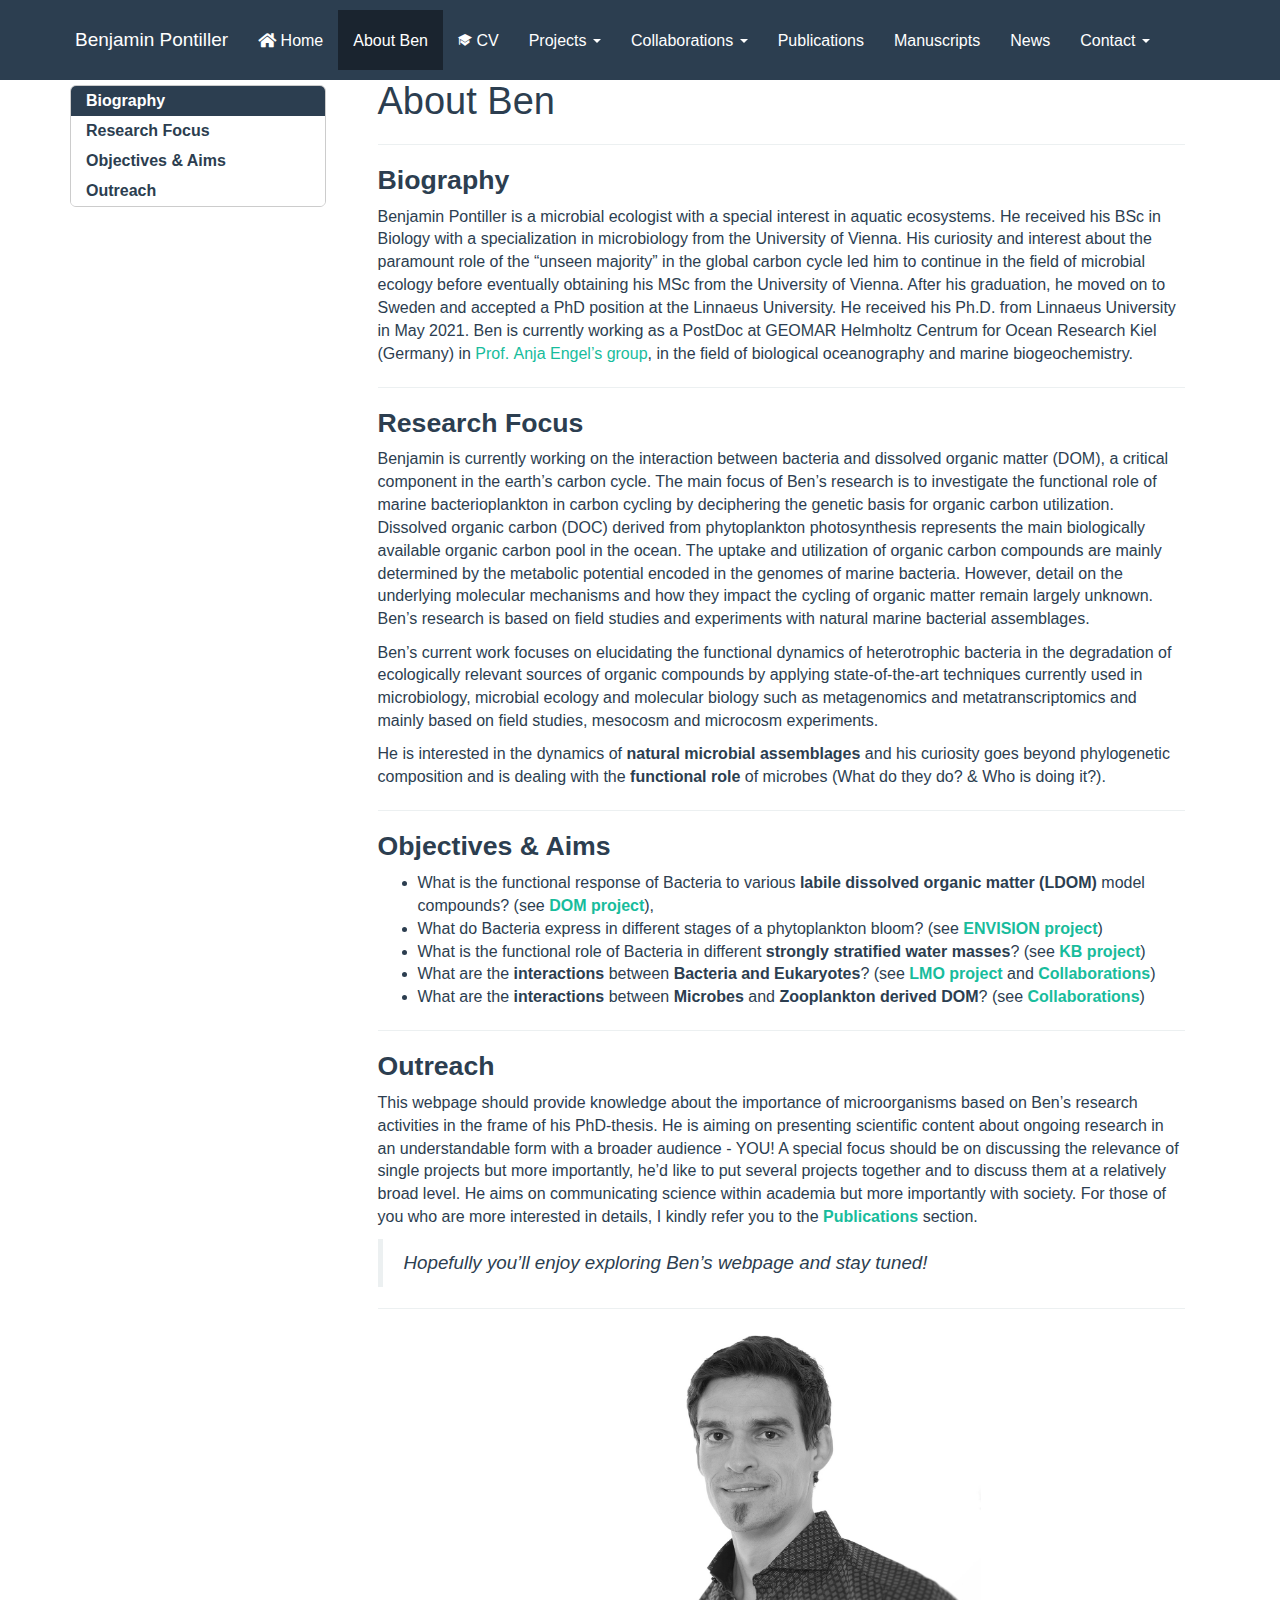
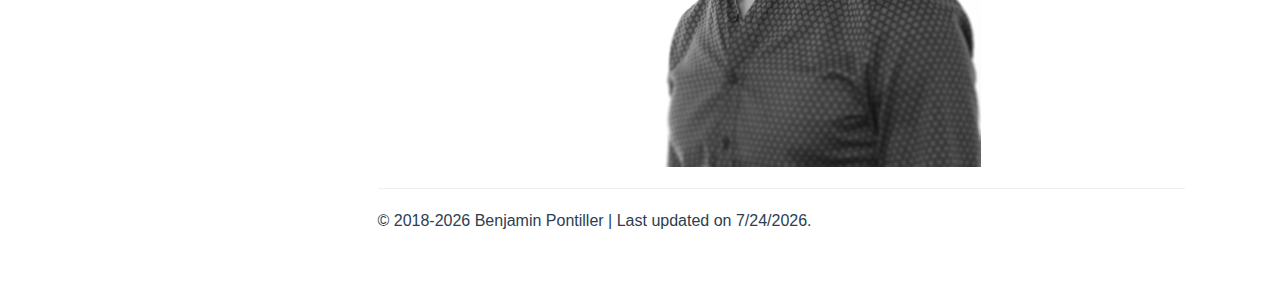
==== about.html @ 9b39aa57 "new webpage" ====
<!DOCTYPE html>

<html>

<head>

<meta charset="utf-8" />
<meta name="generator" content="pandoc" />
<meta http-equiv="X-UA-Compatible" content="IE=EDGE" />




<title>About Ben</title>

<script src="site_libs/header-attrs-2.5/header-attrs.js"></script>
<script src="site_libs/jquery-1.11.3/jquery.min.js"></script>
<meta name="viewport" content="width=device-width, initial-scale=1" />
<link href="site_libs/bootstrap-3.3.5/css/flatly.min.css" rel="stylesheet" />
<script src="site_libs/bootstrap-3.3.5/js/bootstrap.min.js"></script>
<script src="site_libs/bootstrap-3.3.5/shim/html5shiv.min.js"></script>
<script src="site_libs/bootstrap-3.3.5/shim/respond.min.js"></script>
<script src="site_libs/jqueryui-1.11.4/jquery-ui.min.js"></script>
<link href="site_libs/tocify-1.9.1/jquery.tocify.css" rel="stylesheet" />
<script src="site_libs/tocify-1.9.1/jquery.tocify.js"></script>
<script src="site_libs/navigation-1.1/tabsets.js"></script>
<script src="site_libs/accessible-code-block-0.0.1/empty-anchor.js"></script>
<link href="site_libs/anchor-sections-1.0/anchor-sections.css" rel="stylesheet" />
<script src="site_libs/anchor-sections-1.0/anchor-sections.js"></script>
<link href="site_libs/font-awesome-5.1.0/css/all.css" rel="stylesheet" />
<link href="site_libs/font-awesome-5.1.0/css/v4-shims.css" rel="stylesheet" />
<link href="site_libs/ionicons-2.0.1/css/ionicons.min.css" rel="stylesheet" />

<style type="text/css">
  code{white-space: pre-wrap;}
  span.smallcaps{font-variant: small-caps;}
  span.underline{text-decoration: underline;}
  div.column{display: inline-block; vertical-align: top; width: 50%;}
  div.hanging-indent{margin-left: 1.5em; text-indent: -1.5em;}
  ul.task-list{list-style: none;}
    </style>




<style type="text/css">
h1 {
  font-size: 34px;
}
h1.title {
  font-size: 38px;
}
h2 {
  font-size: 30px;
}
h3 {
  font-size: 24px;
}
h4 {
  font-size: 18px;
}
h5 {
  font-size: 16px;
}
h6 {
  font-size: 12px;
}
.table th:not([align]) {
  text-align: left;
}
</style>

<link rel="stylesheet" href="style.css" type="text/css" />



<style type = "text/css">
.main-container {
  max-width: 940px;
  margin-left: auto;
  margin-right: auto;
}
code {
  color: inherit;
  background-color: rgba(0, 0, 0, 0.04);
}
img {
  max-width:100%;
}
.tabbed-pane {
  padding-top: 12px;
}
.html-widget {
  margin-bottom: 20px;
}
button.code-folding-btn:focus {
  outline: none;
}
summary {
  display: list-item;
}
</style>


<style type="text/css">
/* padding for bootstrap navbar */
body {
  padding-top: 60px;
  padding-bottom: 40px;
}
/* offset scroll position for anchor links (for fixed navbar)  */
.section h1 {
  padding-top: 65px;
  margin-top: -65px;
}
.section h2 {
  padding-top: 65px;
  margin-top: -65px;
}
.section h3 {
  padding-top: 65px;
  margin-top: -65px;
}
.section h4 {
  padding-top: 65px;
  margin-top: -65px;
}
.section h5 {
  padding-top: 65px;
  margin-top: -65px;
}
.section h6 {
  padding-top: 65px;
  margin-top: -65px;
}
.dropdown-submenu {
  position: relative;
}
.dropdown-submenu>.dropdown-menu {
  top: 0;
  left: 100%;
  margin-top: -6px;
  margin-left: -1px;
  border-radius: 0 6px 6px 6px;
}
.dropdown-submenu:hover>.dropdown-menu {
  display: block;
}
.dropdown-submenu>a:after {
  display: block;
  content: " ";
  float: right;
  width: 0;
  height: 0;
  border-color: transparent;
  border-style: solid;
  border-width: 5px 0 5px 5px;
  border-left-color: #cccccc;
  margin-top: 5px;
  margin-right: -10px;
}
.dropdown-submenu:hover>a:after {
  border-left-color: #ffffff;
}
.dropdown-submenu.pull-left {
  float: none;
}
.dropdown-submenu.pull-left>.dropdown-menu {
  left: -100%;
  margin-left: 10px;
  border-radius: 6px 0 6px 6px;
}
</style>

<script>
// manage active state of menu based on current page
$(document).ready(function () {
  // active menu anchor
  href = window.location.pathname
  href = href.substr(href.lastIndexOf('/') + 1)
  if (href === "")
    href = "index.html";
  var menuAnchor = $('a[href="' + href + '"]');

  // mark it active
  menuAnchor.parent().addClass('active');

  // if it's got a parent navbar menu mark it active as well
  menuAnchor.closest('li.dropdown').addClass('active');
});
</script>

<!-- tabsets -->

<style type="text/css">
.tabset-dropdown > .nav-tabs {
  display: inline-table;
  max-height: 500px;
  min-height: 44px;
  overflow-y: auto;
  background: white;
  border: 1px solid #ddd;
  border-radius: 4px;
}

.tabset-dropdown > .nav-tabs > li.active:before {
  content: "";
  font-family: 'Glyphicons Halflings';
  display: inline-block;
  padding: 10px;
  border-right: 1px solid #ddd;
}

.tabset-dropdown > .nav-tabs.nav-tabs-open > li.active:before {
  content: "&#xe258;";
  border: none;
}

.tabset-dropdown > .nav-tabs.nav-tabs-open:before {
  content: "";
  font-family: 'Glyphicons Halflings';
  display: inline-block;
  padding: 10px;
  border-right: 1px solid #ddd;
}

.tabset-dropdown > .nav-tabs > li.active {
  display: block;
}

.tabset-dropdown > .nav-tabs > li > a,
.tabset-dropdown > .nav-tabs > li > a:focus,
.tabset-dropdown > .nav-tabs > li > a:hover {
  border: none;
  display: inline-block;
  border-radius: 4px;
  background-color: transparent;
}

.tabset-dropdown > .nav-tabs.nav-tabs-open > li {
  display: block;
  float: none;
}

.tabset-dropdown > .nav-tabs > li {
  display: none;
}
</style>

<!-- code folding -->



<style type="text/css">

#TOC {
  margin: 25px 0px 20px 0px;
}
@media (max-width: 768px) {
#TOC {
  position: relative;
  width: 100%;
}
}

@media print {
.toc-content {
  /* see https://github.com/w3c/csswg-drafts/issues/4434 */
  float: right;
}
}

.toc-content {
  padding-left: 30px;
  padding-right: 40px;
}

div.main-container {
  max-width: 1200px;
}

div.tocify {
  width: 20%;
  max-width: 260px;
  max-height: 85%;
}

@media (min-width: 768px) and (max-width: 991px) {
  div.tocify {
    width: 25%;
  }
}

@media (max-width: 767px) {
  div.tocify {
    width: 100%;
    max-width: none;
  }
}

.tocify ul, .tocify li {
  line-height: 20px;
}

.tocify-subheader .tocify-item {
  font-size: 0.90em;
}

.tocify .list-group-item {
  border-radius: 0px;
}


</style>



</head>

<body>


<div class="container-fluid main-container">


<!-- setup 3col/9col grid for toc_float and main content  -->
<div class="row-fluid">
<div class="col-xs-12 col-sm-4 col-md-3">
<div id="TOC" class="tocify">
</div>
</div>

<div class="toc-content col-xs-12 col-sm-8 col-md-9">




<div class="navbar navbar-default  navbar-fixed-top" role="navigation">
  <div class="container">
    <div class="navbar-header">
      <button type="button" class="navbar-toggle collapsed" data-toggle="collapse" data-target="#navbar">
        <span class="icon-bar"></span>
        <span class="icon-bar"></span>
        <span class="icon-bar"></span>
      </button>
      <a class="navbar-brand" href="index.html">Benjamin Pontiller</a>
    </div>
    <div id="navbar" class="navbar-collapse collapse">
      <ul class="nav navbar-nav">
        <li>
  <a href="index.html">
    <span class="fa fa-home"></span>
     
    Home
  </a>
</li>
<li>
  <a href="about.html">About Ben</a>
</li>
<li>
  <a href="cv.html">
    <span class="ion ion-university"></span>
     
    CV
  </a>
</li>
<li class="dropdown">
  <a href="#" class="dropdown-toggle" data-toggle="dropdown" role="button" aria-expanded="false">
    Projects
     
    <span class="caret"></span>
  </a>
  <ul class="dropdown-menu" role="menu">
    <li>
      <a href="project1.html">DOM</a>
    </li>
    <li>
      <a href="project2.html">ENVISION</a>
    </li>
    <li>
      <a href="project3.html">KB</a>
    </li>
    <li>
      <a href="project4.html">LMO</a>
    </li>
  </ul>
</li>
<li class="dropdown">
  <a href="#" class="dropdown-toggle" data-toggle="dropdown" role="button" aria-expanded="false">
    Collaborations
     
    <span class="caret"></span>
  </a>
  <ul class="dropdown-menu" role="menu">
    <li>
      <a href="project5.html">Euks &amp; Bacs</a>
    </li>
    <li>
      <a href="project6.html">Zooplankton</a>
    </li>
  </ul>
</li>
<li>
  <a href="publications.html">Publications</a>
</li>
<li>
  <a href="manuscripts.html">Manuscripts</a>
</li>
<li>
  <a href="news.html">News</a>
</li>
<li class="dropdown">
  <a href="#" class="dropdown-toggle" data-toggle="dropdown" role="button" aria-expanded="false">
    Contact
     
    <span class="caret"></span>
  </a>
  <ul class="dropdown-menu" role="menu">
    <li>
      <a href="mailto:benjamin.pontiller@lnu.se">
        <span class="ion ion-email"></span>
         
        Email
      </a>
    </li>
    <li>
      <a href="https://www.linkedin.com/in/benjamin-pontiller-11087b108/">
        <span class="ion ion-social-linkedin"></span>
         
        Linkedin
      </a>
    </li>
    <li>
      <a href="https://www.researchgate.net/profile/Benjamin_Pontiller">ResearchGate</a>
    </li>
  </ul>
</li>
      </ul>
      <ul class="nav navbar-nav navbar-right">
        
      </ul>
    </div><!--/.nav-collapse -->
  </div><!--/.container -->
</div><!--/.navbar -->

<div class="fluid-row" id="header">



<h1 class="title toc-ignore">About Ben</h1>

</div>


<hr />
<div id="biography" class="section level2">
<h2><strong>Biography</strong></h2>
<p>Benjamin Pontiller is a microbial ecologist with a special interest in aquatic ecosystems. He received his BSc in Biology with a specialization in microbiology from the University of Vienna. His curiosity and interest about the paramount role of the “unseen majority” in the global carbon cycle led him to continue in the field of microbial ecology before eventually obtaining his MSc from the University of Vienna. After his graduation, he moved on to Sweden and accepted a PhD position at the Linnaeus University. He received his Ph.D. from Linnaeus University in May 2021. Ben is currently working as a PostDoc at GEOMAR Helmholtz Centrum for Ocean Research Kiel (Germany) in <a href="https://www.geomar.de/en/aengel">Prof. Anja Engel’s group</a>, in the field of biological oceanography and marine biogeochemistry.</p>
<hr />
</div>
<div id="research-focus" class="section level2">
<h2><strong>Research Focus</strong></h2>
<p>Benjamin is currently working on the interaction between bacteria and dissolved organic matter (DOM), a critical component in the earth’s carbon cycle. The main focus of Ben’s research is to investigate the functional role of marine bacterioplankton in carbon cycling by deciphering the genetic basis for organic carbon utilization. Dissolved organic carbon (DOC) derived from phytoplankton photosynthesis represents the main biologically available organic carbon pool in the ocean. The uptake and utilization of organic carbon compounds are mainly determined by the metabolic potential encoded in the genomes of marine bacteria. However, detail on the underlying molecular mechanisms and how they impact the cycling of organic matter remain largely unknown. Ben’s research is based on field studies and experiments with natural marine bacterial assemblages.</p>
<p>Ben’s current work focuses on elucidating the functional dynamics of heterotrophic bacteria in the degradation of ecologically relevant sources of organic compounds by applying state-of-the-art techniques currently used in microbiology, microbial ecology and molecular biology such as metagenomics and metatranscriptomics and mainly based on field studies, mesocosm and microcosm experiments.</p>
<p>He is interested in the dynamics of <strong>natural microbial assemblages</strong> and his curiosity goes beyond phylogenetic composition and is dealing with the <strong>functional role</strong> of microbes (What do they do? &amp; Who is doing it?).</p>
<hr />
</div>
<div id="objectives-aims" class="section level2">
<h2><strong>Objectives &amp; Aims</strong></h2>
<ul>
<li>What is the functional response of Bacteria to various <strong>labile dissolved organic matter (LDOM)</strong> model compounds? (see <a href="project1.html"><strong>DOM project</strong></a>),</li>
<li>What do Bacteria express in different stages of a phytoplankton bloom? (see <a href="project2.html"><strong>ENVISION project</strong></a>)</li>
<li>What is the functional role of Bacteria in different <strong>strongly stratified water masses</strong>? (see <a href="project3.html"><strong>KB project</strong></a>)</li>
<li>What are the <strong>interactions</strong> between <strong>Bacteria and Eukaryotes</strong>? (see <a href="project4.html"><strong>LMO project</strong></a> and <a href="project5.html"><strong>Collaborations</strong></a>)</li>
<li>What are the <strong>interactions</strong> between <strong>Microbes</strong> and <strong>Zooplankton derived DOM</strong>? (see <a href="project6.html"><strong>Collaborations</strong></a>)</li>
</ul>
<hr />
</div>
<div id="outreach" class="section level2">
<h2><strong>Outreach</strong></h2>
<p>This webpage should provide knowledge about the importance of microorganisms based on Ben’s research activities in the frame of his PhD-thesis. He is aiming on presenting scientific content about ongoing research in an understandable form with a broader audience - YOU! A special focus should be on discussing the relevance of single projects but more importantly, he’d like to put several projects together and to discuss them at a relatively broad level. He aims on communicating science within academia but more importantly with society. For those of you who are more interested in details, I kindly refer you to the <a href="publications.html"><strong>Publications</strong></a> section.</p>
<blockquote>
<p>Hopefully you’ll enjoy exploring Ben’s webpage and stay tuned!</p>
</blockquote>
<hr />
<p><img id="cv" src="Ben_high_res_CV_bw_blur.jpg"/></p>
<hr />
</div>

<p>&copy; 2018<script>new Date().getFullYear()>2018&&document.write("-"+new Date().getFullYear());</script> Benjamin Pontiller | Last updated on <script> document.write(new Date().toLocaleDateString()); </script>.</p>


</div>
</div>

</div>

<script>

// add bootstrap table styles to pandoc tables
function bootstrapStylePandocTables() {
  $('tr.odd').parent('tbody').parent('table').addClass('table table-condensed');
}
$(document).ready(function () {
  bootstrapStylePandocTables();
});


</script>

<!-- tabsets -->

<script>
$(document).ready(function () {
  window.buildTabsets("TOC");
});

$(document).ready(function () {
  $('.tabset-dropdown > .nav-tabs > li').click(function () {
    $(this).parent().toggleClass('nav-tabs-open')
  });
});
</script>

<!-- code folding -->

<script>
$(document).ready(function ()  {

    // move toc-ignore selectors from section div to header
    $('div.section.toc-ignore')
        .removeClass('toc-ignore')
        .children('h1,h2,h3,h4,h5').addClass('toc-ignore');

    // establish options
    var options = {
      selectors: "h1,h2,h3",
      theme: "bootstrap3",
      context: '.toc-content',
      hashGenerator: function (text) {
        return text.replace(/[.\\/?&!#<>]/g, '').replace(/\s/g, '_');
      },
      ignoreSelector: ".toc-ignore",
      scrollTo: 0
    };
    options.showAndHide = true;
    options.smoothScroll = true;

    // tocify
    var toc = $("#TOC").tocify(options).data("toc-tocify");
});
</script>

<!-- dynamically load mathjax for compatibility with self-contained -->
<script>
  (function () {
    var script = document.createElement("script");
    script.type = "text/javascript";
    script.src  = "https://mathjax.rstudio.com/latest/MathJax.js?config=TeX-AMS-MML_HTMLorMML";
    document.getElementsByTagName("head")[0].appendChild(script);
  })();
</script>

</body>
</html>
---- site_libs/bootstrap-3.3.5/css/flatly.min.css ----
@font-face {
  font-family: 'Lato';
  font-style: normal;
  font-weight: 400;
  src: url(fonts/Lato.ttf) format('truetype');
}
@font-face {
  font-family: 'Lato';
  font-style: normal;
  font-weight: 700;
  src: url(fonts/LatoBold.ttf) format('truetype');
}
@font-face {
  font-family: 'Lato';
  font-style: italic;
  font-weight: 400;
  src: url(fonts/LatoItalic.ttf) format('truetype');
}

/*!
 * bootswatch v3.3.6
 * Homepage: http://bootswatch.com
 * Copyright 2012-2015 Thomas Park
 * Licensed under MIT
 * Based on Bootstrap
*//*!
 * Bootstrap v3.3.6 (http://getbootstrap.com)
 * Copyright 2011-2015 Twitter, Inc.
 * Licensed under MIT (https://github.com/twbs/bootstrap/blob/master/LICENSE)
 *//*! normalize.css v3.0.3 | MIT License | github.com/necolas/normalize.css */html{font-family:sans-serif;-ms-text-size-adjust:100%;-webkit-text-size-adjust:100%}body{margin:0}article,aside,details,figcaption,figure,footer,header,hgroup,main,menu,nav,section,summary{display:block}audio,canvas,progress,video{display:inline-block;vertical-align:baseline}audio:not([controls]){display:none;height:0}[hidden],template{display:none}a{background-color:transparent}a:active,a:hover{outline:0}abbr[title]{border-bottom:1px dotted}b,strong{font-weight:bold}dfn{font-style:italic}h1{font-size:2em;margin:0.67em 0}mark{background:#ff0;color:#000}small{font-size:80%}sub,sup{font-size:75%;line-height:0;position:relative;vertical-align:baseline}sup{top:-0.5em}sub{bottom:-0.25em}img{border:0}svg:not(:root){overflow:hidden}figure{margin:1em 40px}hr{-webkit-box-sizing:content-box;-moz-box-sizing:content-box;box-sizing:content-box;height:0}pre{overflow:auto}code,kbd,pre,samp{font-family:monospace, monospace;font-size:1em}button,input,optgroup,select,textarea{color:inherit;font:inherit;margin:0}button{overflow:visible}button,select{text-transform:none}button,html input[type="button"],input[type="reset"],input[type="submit"]{-webkit-appearance:button;cursor:pointer}button[disabled],html input[disabled]{cursor:default}button::-moz-focus-inner,input::-moz-focus-inner{border:0;padding:0}input{line-height:normal}input[type="checkbox"],input[type="radio"]{-webkit-box-sizing:border-box;-moz-box-sizing:border-box;box-sizing:border-box;padding:0}input[type="number"]::-webkit-inner-spin-button,input[type="number"]::-webkit-outer-spin-button{height:auto}input[type="search"]{-webkit-appearance:textfield;-webkit-box-sizing:content-box;-moz-box-sizing:content-box;box-sizing:content-box}input[type="search"]::-webkit-search-cancel-button,input[type="search"]::-webkit-search-decoration{-webkit-appearance:none}fieldset{border:1px solid #c0c0c0;margin:0 2px;padding:0.35em 0.625em 0.75em}legend{border:0;padding:0}textarea{overflow:auto}optgroup{font-weight:bold}table{border-collapse:collapse;border-spacing:0}td,th{padding:0}/*! Source: https://github.com/h5bp/html5-boilerplate/blob/master/src/css/main.css */@media print{*,*:before,*:after{background:transparent !important;color:#000 !important;-webkit-box-shadow:none !important;box-shadow:none !important;text-shadow:none !important}a,a:visited{text-decoration:underline}a[href]:after{content:" (" attr(href) ")"}abbr[title]:after{content:" (" attr(title) ")"}a[href^="#"]:after,a[href^="javascript:"]:after{content:""}pre,blockquote{border:1px solid #999;page-break-inside:avoid}thead{display:table-header-group}tr,img{page-break-inside:avoid}img{max-width:100% !important}p,h2,h3{orphans:3;widows:3}h2,h3{page-break-after:avoid}.navbar{display:none}.btn>.caret,.dropup>.btn>.caret{border-top-color:#000 !important}.label{border:1px solid #000}.table{border-collapse:collapse !important}.table td,.table th{background-color:#fff !important}.table-bordered th,.table-bordered td{border:1px solid #ddd !important}}@font-face{font-family:'Glyphicons Halflings';src:url('../fonts/glyphicons-halflings-regular.eot');src:url('../fonts/glyphicons-halflings-regular.eot?#iefix') format('embedded-opentype'),url('../fonts/glyphicons-halflings-regular.woff') format('woff'),url('../fonts/glyphicons-halflings-regular.ttf') format('truetype'),url('../fonts/glyphicons-halflings-regular.svg#glyphicons_halflingsregular') format('svg')}.glyphicon{position:relative;top:1px;display:inline-block;font-family:'Glyphicons Halflings';font-style:normal;font-weight:normal;line-height:1;-webkit-font-smoothing:antialiased;-moz-osx-font-smoothing:grayscale}.glyphicon-asterisk:before{content:"\002a"}.glyphicon-plus:before{content:"\002b"}.glyphicon-euro:before,.glyphicon-eur:before{content:"\20ac"}.glyphicon-minus:before{content:"\2212"}.glyphicon-cloud:before{content:"\2601"}.glyphicon-envelope:before{content:"\2709"}.glyphicon-pencil:before{content:"\270f"}.glyphicon-glass:before{content:"\e001"}.glyphicon-music:before{content:"\e002"}.glyphicon-search:before{content:"\e003"}.glyphicon-heart:before{content:"\e005"}.glyphicon-star:before{content:"\e006"}.glyphicon-star-empty:before{content:"\e007"}.glyphicon-user:before{content:"\e008"}.glyphicon-film:before{content:"\e009"}.glyphicon-th-large:before{content:"\e010"}.glyphicon-th:before{content:"\e011"}.glyphicon-th-list:before{content:"\e012"}.glyphicon-ok:before{content:"\e013"}.glyphicon-remove:before{content:"\e014"}.glyphicon-zoom-in:before{content:"\e015"}.glyphicon-zoom-out:before{content:"\e016"}.glyphicon-off:before{content:"\e017"}.glyphicon-signal:before{content:"\e018"}.glyphicon-cog:before{content:"\e019"}.glyphicon-trash:before{content:"\e020"}.glyphicon-home:before{content:"\e021"}.glyphicon-file:before{content:"\e022"}.glyphicon-time:before{content:"\e023"}.glyphicon-road:before{content:"\e024"}.glyphicon-download-alt:before{content:"\e025"}.glyphicon-download:before{content:"\e026"}.glyphicon-upload:before{content:"\e027"}.glyphicon-inbox:before{content:"\e028"}.glyphicon-play-circle:before{content:"\e029"}.glyphicon-repeat:before{content:"\e030"}.glyphicon-refresh:before{content:"\e031"}.glyphicon-list-alt:before{content:"\e032"}.glyphicon-lock:before{content:"\e033"}.glyphicon-flag:before{content:"\e034"}.glyphicon-headphones:before{content:"\e035"}.glyphicon-volume-off:before{content:"\e036"}.glyphicon-volume-down:before{content:"\e037"}.glyphicon-volume-up:before{content:"\e038"}.glyphicon-qrcode:before{content:"\e039"}.glyphicon-barcode:before{content:"\e040"}.glyphicon-tag:before{content:"\e041"}.glyphicon-tags:before{content:"\e042"}.glyphicon-book:before{content:"\e043"}.glyphicon-bookmark:before{content:"\e044"}.glyphicon-print:before{content:"\e045"}.glyphicon-camera:before{content:"\e046"}.glyphicon-font:before{content:"\e047"}.glyphicon-bold:before{content:"\e048"}.glyphicon-italic:before{content:"\e049"}.glyphicon-text-height:before{content:"\e050"}.glyphicon-text-width:before{content:"\e051"}.glyphicon-align-left:before{content:"\e052"}.glyphicon-align-center:before{content:"\e053"}.glyphicon-align-right:before{content:"\e054"}.glyphicon-align-justify:before{content:"\e055"}.glyphicon-list:before{content:"\e056"}.glyphicon-indent-left:before{content:"\e057"}.glyphicon-indent-right:before{content:"\e058"}.glyphicon-facetime-video:before{content:"\e059"}.glyphicon-picture:before{content:"\e060"}.glyphicon-map-marker:before{content:"\e062"}.glyphicon-adjust:before{content:"\e063"}.glyphicon-tint:before{content:"\e064"}.glyphicon-edit:before{content:"\e065"}.glyphicon-share:before{content:"\e066"}.glyphicon-check:before{content:"\e067"}.glyphicon-move:before{content:"\e068"}.glyphicon-step-backward:before{content:"\e069"}.glyphicon-fast-backward:before{content:"\e070"}.glyphicon-backward:before{content:"\e071"}.glyphicon-play:before{content:"\e072"}.glyphicon-pause:before{content:"\e073"}.glyphicon-stop:before{content:"\e074"}.glyphicon-forward:before{content:"\e075"}.glyphicon-fast-forward:before{content:"\e076"}.glyphicon-step-forward:before{content:"\e077"}.glyphicon-eject:before{content:"\e078"}.glyphicon-chevron-left:before{content:"\e079"}.glyphicon-chevron-right:before{content:"\e080"}.glyphicon-plus-sign:before{content:"\e081"}.glyphicon-minus-sign:before{content:"\e082"}.glyphicon-remove-sign:before{content:"\e083"}.glyphicon-ok-sign:before{content:"\e084"}.glyphicon-question-sign:before{content:"\e085"}.glyphicon-info-sign:before{content:"\e086"}.glyphicon-screenshot:before{content:"\e087"}.glyphicon-remove-circle:before{content:"\e088"}.glyphicon-ok-circle:before{content:"\e089"}.glyphicon-ban-circle:before{content:"\e090"}.glyphicon-arrow-left:before{content:"\e091"}.glyphicon-arrow-right:before{content:"\e092"}.glyphicon-arrow-up:before{content:"\e093"}.glyphicon-arrow-down:before{content:"\e094"}.glyphicon-share-alt:before{content:"\e095"}.glyphicon-resize-full:before{content:"\e096"}.glyphicon-resize-small:before{content:"\e097"}.glyphicon-exclamation-sign:before{content:"\e101"}.glyphicon-gift:before{content:"\e102"}.glyphicon-leaf:before{content:"\e103"}.glyphicon-fire:before{content:"\e104"}.glyphicon-eye-open:before{content:"\e105"}.glyphicon-eye-close:before{content:"\e106"}.glyphicon-warning-sign:before{content:"\e107"}.glyphicon-plane:before{content:"\e108"}.glyphicon-calendar:before{content:"\e109"}.glyphicon-random:before{content:"\e110"}.glyphicon-comment:before{content:"\e111"}.glyphicon-magnet:before{content:"\e112"}.glyphicon-chevron-up:before{content:"\e113"}.glyphicon-chevron-down:before{content:"\e114"}.glyphicon-retweet:before{content:"\e115"}.glyphicon-shopping-cart:before{content:"\e116"}.glyphicon-folder-close:before{content:"\e117"}.glyphicon-folder-open:before{content:"\e118"}.glyphicon-resize-vertical:before{content:"\e119"}.glyphicon-resize-horizontal:before{content:"\e120"}.glyphicon-hdd:before{content:"\e121"}.glyphicon-bullhorn:before{content:"\e122"}.glyphicon-bell:before{content:"\e123"}.glyphicon-certificate:before{content:"\e124"}.glyphicon-thumbs-up:before{content:"\e125"}.glyphicon-thumbs-down:before{content:"\e126"}.glyphicon-hand-right:before{content:"\e127"}.glyphicon-hand-left:before{content:"\e128"}.glyphicon-hand-up:before{content:"\e129"}.glyphicon-hand-down:before{content:"\e130"}.glyphicon-circle-arrow-right:before{content:"\e131"}.glyphicon-circle-arrow-left:before{content:"\e132"}.glyphicon-circle-arrow-up:before{content:"\e133"}.glyphicon-circle-arrow-down:before{content:"\e134"}.glyphicon-globe:before{content:"\e135"}.glyphicon-wrench:before{content:"\e136"}.glyphicon-tasks:before{content:"\e137"}.glyphicon-filter:before{content:"\e138"}.glyphicon-briefcase:before{content:"\e139"}.glyphicon-fullscreen:before{content:"\e140"}.glyphicon-dashboard:before{content:"\e141"}.glyphicon-paperclip:before{content:"\e142"}.glyphicon-heart-empty:before{content:"\e143"}.glyphicon-link:before{content:"\e144"}.glyphicon-phone:before{content:"\e145"}.glyphicon-pushpin:before{content:"\e146"}.glyphicon-usd:before{content:"\e148"}.glyphicon-gbp:before{content:"\e149"}.glyphicon-sort:before{content:"\e150"}.glyphicon-sort-by-alphabet:before{content:"\e151"}.glyphicon-sort-by-alphabet-alt:before{content:"\e152"}.glyphicon-sort-by-order:before{content:"\e153"}.glyphicon-sort-by-order-alt:before{content:"\e154"}.glyphicon-sort-by-attributes:before{content:"\e155"}.glyphicon-sort-by-attributes-alt:before{content:"\e156"}.glyphicon-unchecked:before{content:"\e157"}.glyphicon-expand:before{content:"\e158"}.glyphicon-collapse-down:before{content:"\e159"}.glyphicon-collapse-up:before{content:"\e160"}.glyphicon-log-in:before{content:"\e161"}.glyphicon-flash:before{content:"\e162"}.glyphicon-log-out:before{content:"\e163"}.glyphicon-new-window:before{content:"\e164"}.glyphicon-record:before{content:"\e165"}.glyphicon-save:before{content:"\e166"}.glyphicon-open:before{content:"\e167"}.glyphicon-saved:before{content:"\e168"}.glyphicon-import:before{content:"\e169"}.glyphicon-export:before{content:"\e170"}.glyphicon-send:before{content:"\e171"}.glyphicon-floppy-disk:before{content:"\e172"}.glyphicon-floppy-saved:before{content:"\e173"}.glyphicon-floppy-remove:before{content:"\e174"}.glyphicon-floppy-save:before{content:"\e175"}.glyphicon-floppy-open:before{content:"\e176"}.glyphicon-credit-card:before{content:"\e177"}.glyphicon-transfer:before{content:"\e178"}.glyphicon-cutlery:before{content:"\e179"}.glyphicon-header:before{content:"\e180"}.glyphicon-compressed:before{content:"\e181"}.glyphicon-earphone:before{content:"\e182"}.glyphicon-phone-alt:before{content:"\e183"}.glyphicon-tower:before{content:"\e184"}.glyphicon-stats:before{content:"\e185"}.glyphicon-sd-video:before{content:"\e186"}.glyphicon-hd-video:before{content:"\e187"}.glyphicon-subtitles:before{content:"\e188"}.glyphicon-sound-stereo:before{content:"\e189"}.glyphicon-sound-dolby:before{content:"\e190"}.glyphicon-sound-5-1:before{content:"\e191"}.glyphicon-sound-6-1:before{content:"\e192"}.glyphicon-sound-7-1:before{content:"\e193"}.glyphicon-copyright-mark:before{content:"\e194"}.glyphicon-registration-mark:before{content:"\e195"}.glyphicon-cloud-download:before{content:"\e197"}.glyphicon-cloud-upload:before{content:"\e198"}.glyphicon-tree-conifer:before{content:"\e199"}.glyphicon-tree-deciduous:before{content:"\e200"}.glyphicon-cd:before{content:"\e201"}.glyphicon-save-file:before{content:"\e202"}.glyphicon-open-file:before{content:"\e203"}.glyphicon-level-up:before{content:"\e204"}.glyphicon-copy:before{content:"\e205"}.glyphicon-paste:before{content:"\e206"}.glyphicon-alert:before{content:"\e209"}.glyphicon-equalizer:before{content:"\e210"}.glyphicon-king:before{content:"\e211"}.glyphicon-queen:before{content:"\e212"}.glyphicon-pawn:before{content:"\e213"}.glyphicon-bishop:before{content:"\e214"}.glyphicon-knight:before{content:"\e215"}.glyphicon-baby-formula:before{content:"\e216"}.glyphicon-tent:before{content:"\26fa"}.glyphicon-blackboard:before{content:"\e218"}.glyphicon-bed:before{content:"\e219"}.glyphicon-apple:before{content:"\f8ff"}.glyphicon-erase:before{content:"\e221"}.glyphicon-hourglass:before{content:"\231b"}.glyphicon-lamp:before{content:"\e223"}.glyphicon-duplicate:before{content:"\e224"}.glyphicon-piggy-bank:before{content:"\e225"}.glyphicon-scissors:before{content:"\e226"}.glyphicon-bitcoin:before{content:"\e227"}.glyphicon-btc:before{content:"\e227"}.glyphicon-xbt:before{content:"\e227"}.glyphicon-yen:before{content:"\00a5"}.glyphicon-jpy:before{content:"\00a5"}.glyphicon-ruble:before{content:"\20bd"}.glyphicon-rub:before{content:"\20bd"}.glyphicon-scale:before{content:"\e230"}.glyphicon-ice-lolly:before{content:"\e231"}.glyphicon-ice-lolly-tasted:before{content:"\e232"}.glyphicon-education:before{content:"\e233"}.glyphicon-option-horizontal:before{content:"\e234"}.glyphicon-option-vertical:before{content:"\e235"}.glyphicon-menu-hamburger:before{content:"\e236"}.glyphicon-modal-window:before{content:"\e237"}.glyphicon-oil:before{content:"\e238"}.glyphicon-grain:before{content:"\e239"}.glyphicon-sunglasses:before{content:"\e240"}.glyphicon-text-size:before{content:"\e241"}.glyphicon-text-color:before{content:"\e242"}.glyphicon-text-background:before{content:"\e243"}.glyphicon-object-align-top:before{content:"\e244"}.glyphicon-object-align-bottom:before{content:"\e245"}.glyphicon-object-align-horizontal:before{content:"\e246"}.glyphicon-object-align-left:before{content:"\e247"}.glyphicon-object-align-vertical:before{content:"\e248"}.glyphicon-object-align-right:before{content:"\e249"}.glyphicon-triangle-right:before{content:"\e250"}.glyphicon-triangle-left:before{content:"\e251"}.glyphicon-triangle-bottom:before{content:"\e252"}.glyphicon-triangle-top:before{content:"\e253"}.glyphicon-console:before{content:"\e254"}.glyphicon-superscript:before{content:"\e255"}.glyphicon-subscript:before{content:"\e256"}.glyphicon-menu-left:before{content:"\e257"}.glyphicon-menu-right:before{content:"\e258"}.glyphicon-menu-down:before{content:"\e259"}.glyphicon-menu-up:before{content:"\e260"}*{-webkit-box-sizing:border-box;-moz-box-sizing:border-box;box-sizing:border-box}*:before,*:after{-webkit-box-sizing:border-box;-moz-box-sizing:border-box;box-sizing:border-box}html{font-size:10px;-webkit-tap-highlight-color:rgba(0,0,0,0)}body{font-family:"Lato","Helvetica Neue",Helvetica,Arial,sans-serif;font-size:15px;line-height:1.42857143;color:#2c3e50;background-color:#ffffff}input,button,select,textarea{font-family:inherit;font-size:inherit;line-height:inherit}a{color:#18bc9c;text-decoration:none}a:hover,a:focus{color:#18bc9c;text-decoration:underline}a:focus{outline:thin dotted;outline:5px auto -webkit-focus-ring-color;outline-offset:-2px}figure{margin:0}img{vertical-align:middle}.img-responsive,.thumbnail>img,.thumbnail a>img,.carousel-inner>.item>img,.carousel-inner>.item>a>img{display:block;max-width:100%;height:auto}.img-rounded{border-radius:6px}.img-thumbnail{padding:4px;line-height:1.42857143;background-color:#ffffff;border:1px solid #ecf0f1;border-radius:4px;-webkit-transition:all .2s ease-in-out;-o-transition:all .2s ease-in-out;transition:all .2s ease-in-out;display:inline-block;max-width:100%;height:auto}.img-circle{border-radius:50%}hr{margin-top:21px;margin-bottom:21px;border:0;border-top:1px solid #ecf0f1}.sr-only{position:absolute;width:1px;height:1px;margin:-1px;padding:0;overflow:hidden;clip:rect(0, 0, 0, 0);border:0}.sr-only-focusable:active,.sr-only-focusable:focus{position:static;width:auto;height:auto;margin:0;overflow:visible;clip:auto}[role="button"]{cursor:pointer}h1,h2,h3,h4,h5,h6,.h1,.h2,.h3,.h4,.h5,.h6{font-family:"Lato","Helvetica Neue",Helvetica,Arial,sans-serif;font-weight:400;line-height:1.1;color:inherit}h1 small,h2 small,h3 small,h4 small,h5 small,h6 small,.h1 small,.h2 small,.h3 small,.h4 small,.h5 small,.h6 small,h1 .small,h2 .small,h3 .small,h4 .small,h5 .small,h6 .small,.h1 .small,.h2 .small,.h3 .small,.h4 .small,.h5 .small,.h6 .small{font-weight:normal;line-height:1;color:#b4bcc2}h1,.h1,h2,.h2,h3,.h3{margin-top:21px;margin-bottom:10.5px}h1 small,.h1 small,h2 small,.h2 small,h3 small,.h3 small,h1 .small,.h1 .small,h2 .small,.h2 .small,h3 .small,.h3 .small{font-size:65%}h4,.h4,h5,.h5,h6,.h6{margin-top:10.5px;margin-bottom:10.5px}h4 small,.h4 small,h5 small,.h5 small,h6 small,.h6 small,h4 .small,.h4 .small,h5 .small,.h5 .small,h6 .small,.h6 .small{font-size:75%}h1,.h1{font-size:39px}h2,.h2{font-size:32px}h3,.h3{font-size:26px}h4,.h4{font-size:19px}h5,.h5{font-size:15px}h6,.h6{font-size:13px}p{margin:0 0 10.5px}.lead{margin-bottom:21px;font-size:17px;font-weight:300;line-height:1.4}@media (min-width:768px){.lead{font-size:22.5px}}small,.small{font-size:86%}mark,.mark{background-color:#f39c12;padding:.2em}.text-left{text-align:left}.text-right{text-align:right}.text-center{text-align:center}.text-justify{text-align:justify}.text-nowrap{white-space:nowrap}.text-lowercase{text-transform:lowercase}.text-uppercase{text-transform:uppercase}.text-capitalize{text-transform:capitalize}.text-muted{color:#b4bcc2}.text-primary{color:#2c3e50}a.text-primary:hover,a.text-primary:focus{color:#1a242f}.text-success{color:#ffffff}a.text-success:hover,a.text-success:focus{color:#e6e6e6}.text-info{color:#ffffff}a.text-info:hover,a.text-info:focus{color:#e6e6e6}.text-warning{color:#ffffff}a.text-warning:hover,a.text-warning:focus{color:#e6e6e6}.text-danger{color:#ffffff}a.text-danger:hover,a.text-danger:focus{color:#e6e6e6}.bg-primary{color:#fff;background-color:#2c3e50}a.bg-primary:hover,a.bg-primary:focus{background-color:#1a242f}.bg-success{background-color:#18bc9c}a.bg-success:hover,a.bg-success:focus{background-color:#128f76}.bg-info{background-color:#3498db}a.bg-info:hover,a.bg-info:focus{background-color:#217dbb}.bg-warning{background-color:#f39c12}a.bg-warning:hover,a.bg-warning:focus{background-color:#c87f0a}.bg-danger{background-color:#e74c3c}a.bg-danger:hover,a.bg-danger:focus{background-color:#d62c1a}.page-header{padding-bottom:9.5px;margin:42px 0 21px;border-bottom:1px solid transparent}ul,ol{margin-top:0;margin-bottom:10.5px}ul ul,ol ul,ul ol,ol ol{margin-bottom:0}.list-unstyled{padding-left:0;list-style:none}.list-inline{padding-left:0;list-style:none;margin-left:-5px}.list-inline>li{display:inline-block;padding-left:5px;padding-right:5px}dl{margin-top:0;margin-bottom:21px}dt,dd{line-height:1.42857143}dt{font-weight:bold}dd{margin-left:0}@media (min-width:768px){.dl-horizontal dt{float:left;width:160px;clear:left;text-align:right;overflow:hidden;text-overflow:ellipsis;white-space:nowrap}.dl-horizontal dd{margin-left:180px}}abbr[title],abbr[data-original-title]{cursor:help;border-bottom:1px dotted #b4bcc2}.initialism{font-size:90%;text-transform:uppercase}blockquote{padding:10.5px 21px;margin:0 0 21px;font-size:18.75px;border-left:5px solid #ecf0f1}blockquote p:last-child,blockquote ul:last-child,blockquote ol:last-child{margin-bottom:0}blockquote footer,blockquote small,blockquote .small{display:block;font-size:80%;line-height:1.42857143;color:#b4bcc2}blockquote footer:before,blockquote small:before,blockquote .small:before{content:'\2014 \00A0'}.blockquote-reverse,blockquote.pull-right{padding-right:15px;padding-left:0;border-right:5px solid #ecf0f1;border-left:0;text-align:right}.blockquote-reverse footer:before,blockquote.pull-right footer:before,.blockquote-reverse small:before,blockquote.pull-right small:before,.blockquote-reverse .small:before,blockquote.pull-right .small:before{content:''}.blockquote-reverse footer:after,blockquote.pull-right footer:after,.blockquote-reverse small:after,blockquote.pull-right small:after,.blockquote-reverse .small:after,blockquote.pull-right .small:after{content:'\00A0 \2014'}address{margin-bottom:21px;font-style:normal;line-height:1.42857143}code,kbd,pre,samp{font-family:monospace}code{padding:2px 4px;font-size:90%;color:#c7254e;background-color:#f9f2f4;border-radius:4px}kbd{padding:2px 4px;font-size:90%;color:#ffffff;background-color:#333333;border-radius:3px;-webkit-box-shadow:inset 0 -1px 0 rgba(0,0,0,0.25);box-shadow:inset 0 -1px 0 rgba(0,0,0,0.25)}kbd kbd{padding:0;font-size:100%;font-weight:bold;-webkit-box-shadow:none;box-shadow:none}pre{display:block;padding:10px;margin:0 0 10.5px;font-size:14px;line-height:1.42857143;word-break:break-all;word-wrap:break-word;color:#7b8a8b;background-color:#ecf0f1;border:1px solid #cccccc;border-radius:4px}pre code{padding:0;font-size:inherit;color:inherit;white-space:pre-wrap;background-color:transparent;border-radius:0}.pre-scrollable{max-height:340px;overflow-y:scroll}.container{margin-right:auto;margin-left:auto;padding-left:15px;padding-right:15px}@media (min-width:768px){.container{width:750px}}@media (min-width:992px){.container{width:970px}}@media (min-width:1200px){.container{width:1170px}}.container-fluid{margin-right:auto;margin-left:auto;padding-left:15px;padding-right:15px}.row{margin-left:-15px;margin-right:-15px}.col-xs-1,.col-sm-1,.col-md-1,.col-lg-1,.col-xs-2,.col-sm-2,.col-md-2,.col-lg-2,.col-xs-3,.col-sm-3,.col-md-3,.col-lg-3,.col-xs-4,.col-sm-4,.col-md-4,.col-lg-4,.col-xs-5,.col-sm-5,.col-md-5,.col-lg-5,.col-xs-6,.col-sm-6,.col-md-6,.col-lg-6,.col-xs-7,.col-sm-7,.col-md-7,.col-lg-7,.col-xs-8,.col-sm-8,.col-md-8,.col-lg-8,.col-xs-9,.col-sm-9,.col-md-9,.col-lg-9,.col-xs-10,.col-sm-10,.col-md-10,.col-lg-10,.col-xs-11,.col-sm-11,.col-md-11,.col-lg-11,.col-xs-12,.col-sm-12,.col-md-12,.col-lg-12{position:relative;min-height:1px;padding-left:15px;padding-right:15px}.col-xs-1,.col-xs-2,.col-xs-3,.col-xs-4,.col-xs-5,.col-xs-6,.col-xs-7,.col-xs-8,.col-xs-9,.col-xs-10,.col-xs-11,.col-xs-12{float:left}.col-xs-12{width:100%}.col-xs-11{width:91.66666667%}.col-xs-10{width:83.33333333%}.col-xs-9{width:75%}.col-xs-8{width:66.66666667%}.col-xs-7{width:58.33333333%}.col-xs-6{width:50%}.col-xs-5{width:41.66666667%}.col-xs-4{width:33.33333333%}.col-xs-3{width:25%}.col-xs-2{width:16.66666667%}.col-xs-1{width:8.33333333%}.col-xs-pull-12{right:100%}.col-xs-pull-11{right:91.66666667%}.col-xs-pull-10{right:83.33333333%}.col-xs-pull-9{right:75%}.col-xs-pull-8{right:66.66666667%}.col-xs-pull-7{right:58.33333333%}.col-xs-pull-6{right:50%}.col-xs-pull-5{right:41.66666667%}.col-xs-pull-4{right:33.33333333%}.col-xs-pull-3{right:25%}.col-xs-pull-2{right:16.66666667%}.col-xs-pull-1{right:8.33333333%}.col-xs-pull-0{right:auto}.col-xs-push-12{left:100%}.col-xs-push-11{left:91.66666667%}.col-xs-push-10{left:83.33333333%}.col-xs-push-9{left:75%}.col-xs-push-8{left:66.66666667%}.col-xs-push-7{left:58.33333333%}.col-xs-push-6{left:50%}.col-xs-push-5{left:41.66666667%}.col-xs-push-4{left:33.33333333%}.col-xs-push-3{left:25%}.col-xs-push-2{left:16.66666667%}.col-xs-push-1{left:8.33333333%}.col-xs-push-0{left:auto}.col-xs-offset-12{margin-left:100%}.col-xs-offset-11{margin-left:91.66666667%}.col-xs-offset-10{margin-left:83.33333333%}.col-xs-offset-9{margin-left:75%}.col-xs-offset-8{margin-left:66.66666667%}.col-xs-offset-7{margin-left:58.33333333%}.col-xs-offset-6{margin-left:50%}.col-xs-offset-5{margin-left:41.66666667%}.col-xs-offset-4{margin-left:33.33333333%}.col-xs-offset-3{margin-left:25%}.col-xs-offset-2{margin-left:16.66666667%}.col-xs-offset-1{margin-left:8.33333333%}.col-xs-offset-0{margin-left:0%}@media (min-width:768px){.col-sm-1,.col-sm-2,.col-sm-3,.col-sm-4,.col-sm-5,.col-sm-6,.col-sm-7,.col-sm-8,.col-sm-9,.col-sm-10,.col-sm-11,.col-sm-12{float:left}.col-sm-12{width:100%}.col-sm-11{width:91.66666667%}.col-sm-10{width:83.33333333%}.col-sm-9{width:75%}.col-sm-8{width:66.66666667%}.col-sm-7{width:58.33333333%}.col-sm-6{width:50%}.col-sm-5{width:41.66666667%}.col-sm-4{width:33.33333333%}.col-sm-3{width:25%}.col-sm-2{width:16.66666667%}.col-sm-1{width:8.33333333%}.col-sm-pull-12{right:100%}.col-sm-pull-11{right:91.66666667%}.col-sm-pull-10{right:83.33333333%}.col-sm-pull-9{right:75%}.col-sm-pull-8{right:66.66666667%}.col-sm-pull-7{right:58.33333333%}.col-sm-pull-6{right:50%}.col-sm-pull-5{right:41.66666667%}.col-sm-pull-4{right:33.33333333%}.col-sm-pull-3{right:25%}.col-sm-pull-2{right:16.66666667%}.col-sm-pull-1{right:8.33333333%}.col-sm-pull-0{right:auto}.col-sm-push-12{left:100%}.col-sm-push-11{left:91.66666667%}.col-sm-push-10{left:83.33333333%}.col-sm-push-9{left:75%}.col-sm-push-8{left:66.66666667%}.col-sm-push-7{left:58.33333333%}.col-sm-push-6{left:50%}.col-sm-push-5{left:41.66666667%}.col-sm-push-4{left:33.33333333%}.col-sm-push-3{left:25%}.col-sm-push-2{left:16.66666667%}.col-sm-push-1{left:8.33333333%}.col-sm-push-0{left:auto}.col-sm-offset-12{margin-left:100%}.col-sm-offset-11{margin-left:91.66666667%}.col-sm-offset-10{margin-left:83.33333333%}.col-sm-offset-9{margin-left:75%}.col-sm-offset-8{margin-left:66.66666667%}.col-sm-offset-7{margin-left:58.33333333%}.col-sm-offset-6{margin-left:50%}.col-sm-offset-5{margin-left:41.66666667%}.col-sm-offset-4{margin-left:33.33333333%}.col-sm-offset-3{margin-left:25%}.col-sm-offset-2{margin-left:16.66666667%}.col-sm-offset-1{margin-left:8.33333333%}.col-sm-offset-0{margin-left:0%}}@media (min-width:992px){.col-md-1,.col-md-2,.col-md-3,.col-md-4,.col-md-5,.col-md-6,.col-md-7,.col-md-8,.col-md-9,.col-md-10,.col-md-11,.col-md-12{float:left}.col-md-12{width:100%}.col-md-11{width:91.66666667%}.col-md-10{width:83.33333333%}.col-md-9{width:75%}.col-md-8{width:66.66666667%}.col-md-7{width:58.33333333%}.col-md-6{width:50%}.col-md-5{width:41.66666667%}.col-md-4{width:33.33333333%}.col-md-3{width:25%}.col-md-2{width:16.66666667%}.col-md-1{width:8.33333333%}.col-md-pull-12{right:100%}.col-md-pull-11{right:91.66666667%}.col-md-pull-10{right:83.33333333%}.col-md-pull-9{right:75%}.col-md-pull-8{right:66.66666667%}.col-md-pull-7{right:58.33333333%}.col-md-pull-6{right:50%}.col-md-pull-5{right:41.66666667%}.col-md-pull-4{right:33.33333333%}.col-md-pull-3{right:25%}.col-md-pull-2{right:16.66666667%}.col-md-pull-1{right:8.33333333%}.col-md-pull-0{right:auto}.col-md-push-12{left:100%}.col-md-push-11{left:91.66666667%}.col-md-push-10{left:83.33333333%}.col-md-push-9{left:75%}.col-md-push-8{left:66.66666667%}.col-md-push-7{left:58.33333333%}.col-md-push-6{left:50%}.col-md-push-5{left:41.66666667%}.col-md-push-4{left:33.33333333%}.col-md-push-3{left:25%}.col-md-push-2{left:16.66666667%}.col-md-push-1{left:8.33333333%}.col-md-push-0{left:auto}.col-md-offset-12{margin-left:100%}.col-md-offset-11{margin-left:91.66666667%}.col-md-offset-10{margin-left:83.33333333%}.col-md-offset-9{margin-left:75%}.col-md-offset-8{margin-left:66.66666667%}.col-md-offset-7{margin-left:58.33333333%}.col-md-offset-6{margin-left:50%}.col-md-offset-5{margin-left:41.66666667%}.col-md-offset-4{margin-left:33.33333333%}.col-md-offset-3{margin-left:25%}.col-md-offset-2{margin-left:16.66666667%}.col-md-offset-1{margin-left:8.33333333%}.col-md-offset-0{margin-left:0%}}@media (min-width:1200px){.col-lg-1,.col-lg-2,.col-lg-3,.col-lg-4,.col-lg-5,.col-lg-6,.col-lg-7,.col-lg-8,.col-lg-9,.col-lg-10,.col-lg-11,.col-lg-12{float:left}.col-lg-12{width:100%}.col-lg-11{width:91.66666667%}.col-lg-10{width:83.33333333%}.col-lg-9{width:75%}.col-lg-8{width:66.66666667%}.col-lg-7{width:58.33333333%}.col-lg-6{width:50%}.col-lg-5{width:41.66666667%}.col-lg-4{width:33.33333333%}.col-lg-3{width:25%}.col-lg-2{width:16.66666667%}.col-lg-1{width:8.33333333%}.col-lg-pull-12{right:100%}.col-lg-pull-11{right:91.66666667%}.col-lg-pull-10{right:83.33333333%}.col-lg-pull-9{right:75%}.col-lg-pull-8{right:66.66666667%}.col-lg-pull-7{right:58.33333333%}.col-lg-pull-6{right:50%}.col-lg-pull-5{right:41.66666667%}.col-lg-pull-4{right:33.33333333%}.col-lg-pull-3{right:25%}.col-lg-pull-2{right:16.66666667%}.col-lg-pull-1{right:8.33333333%}.col-lg-pull-0{right:auto}.col-lg-push-12{left:100%}.col-lg-push-11{left:91.66666667%}.col-lg-push-10{left:83.33333333%}.col-lg-push-9{left:75%}.col-lg-push-8{left:66.66666667%}.col-lg-push-7{left:58.33333333%}.col-lg-push-6{left:50%}.col-lg-push-5{left:41.66666667%}.col-lg-push-4{left:33.33333333%}.col-lg-push-3{left:25%}.col-lg-push-2{left:16.66666667%}.col-lg-push-1{left:8.33333333%}.col-lg-push-0{left:auto}.col-lg-offset-12{margin-left:100%}.col-lg-offset-11{margin-left:91.66666667%}.col-lg-offset-10{margin-left:83.33333333%}.col-lg-offset-9{margin-left:75%}.col-lg-offset-8{margin-left:66.66666667%}.col-lg-offset-7{margin-left:58.33333333%}.col-lg-offset-6{margin-left:50%}.col-lg-offset-5{margin-left:41.66666667%}.col-lg-offset-4{margin-left:33.33333333%}.col-lg-offset-3{margin-left:25%}.col-lg-offset-2{margin-left:16.66666667%}.col-lg-offset-1{margin-left:8.33333333%}.col-lg-offset-0{margin-left:0%}}table{background-color:transparent}caption{padding-top:8px;padding-bottom:8px;color:#b4bcc2;text-align:left}th{}.table{width:100%;max-width:100%;margin-bottom:21px}.table>thead>tr>th,.table>tbody>tr>th,.table>tfoot>tr>th,.table>thead>tr>td,.table>tbody>tr>td,.table>tfoot>tr>td{padding:8px;line-height:1.42857143;vertical-align:top;border-top:1px solid #ecf0f1}.table>thead>tr>th{vertical-align:bottom;border-bottom:2px solid #ecf0f1}.table>caption+thead>tr:first-child>th,.table>colgroup+thead>tr:first-child>th,.table>thead:first-child>tr:first-child>th,.table>caption+thead>tr:first-child>td,.table>colgroup+thead>tr:first-child>td,.table>thead:first-child>tr:first-child>td{border-top:0}.table>tbody+tbody{border-top:2px solid #ecf0f1}.table .table{background-color:#ffffff}.table-condensed>thead>tr>th,.table-condensed>tbody>tr>th,.table-condensed>tfoot>tr>th,.table-condensed>thead>tr>td,.table-condensed>tbody>tr>td,.table-condensed>tfoot>tr>td{padding:5px}.table-bordered{border:1px solid #ecf0f1}.table-bordered>thead>tr>th,.table-bordered>tbody>tr>th,.table-bordered>tfoot>tr>th,.table-bordered>thead>tr>td,.table-bordered>tbody>tr>td,.table-bordered>tfoot>tr>td{border:1px solid #ecf0f1}.table-bordered>thead>tr>th,.table-bordered>thead>tr>td{border-bottom-width:2px}.table-striped>tbody>tr:nth-of-type(odd){background-color:#f9f9f9}.table-hover>tbody>tr:hover{background-color:#ecf0f1}table col[class*="col-"]{position:static;float:none;display:table-column}table td[class*="col-"],table th[class*="col-"]{position:static;float:none;display:table-cell}.table>thead>tr>td.active,.table>tbody>tr>td.active,.table>tfoot>tr>td.active,.table>thead>tr>th.active,.table>tbody>tr>th.active,.table>tfoot>tr>th.active,.table>thead>tr.active>td,.table>tbody>tr.active>td,.table>tfoot>tr.active>td,.table>thead>tr.active>th,.table>tbody>tr.active>th,.table>tfoot>tr.active>th{background-color:#ecf0f1}.table-hover>tbody>tr>td.active:hover,.table-hover>tbody>tr>th.active:hover,.table-hover>tbody>tr.active:hover>td,.table-hover>tbody>tr:hover>.active,.table-hover>tbody>tr.active:hover>th{background-color:#dde4e6}.table>thead>tr>td.success,.table>tbody>tr>td.success,.table>tfoot>tr>td.success,.table>thead>tr>th.success,.table>tbody>tr>th.success,.table>tfoot>tr>th.success,.table>thead>tr.success>td,.table>tbody>tr.success>td,.table>tfoot>tr.success>td,.table>thead>tr.success>th,.table>tbody>tr.success>th,.table>tfoot>tr.success>th{background-color:#18bc9c}.table-hover>tbody>tr>td.success:hover,.table-hover>tbody>tr>th.success:hover,.table-hover>tbody>tr.success:hover>td,.table-hover>tbody>tr:hover>.success,.table-hover>tbody>tr.success:hover>th{background-color:#15a589}.table>thead>tr>td.info,.table>tbody>tr>td.info,.table>tfoot>tr>td.info,.table>thead>tr>th.info,.table>tbody>tr>th.info,.table>tfoot>tr>th.info,.table>thead>tr.info>td,.table>tbody>tr.info>td,.table>tfoot>tr.info>td,.table>thead>tr.info>th,.table>tbody>tr.info>th,.table>tfoot>tr.info>th{background-color:#3498db}.table-hover>tbody>tr>td.info:hover,.table-hover>tbody>tr>th.info:hover,.table-hover>tbody>tr.info:hover>td,.table-hover>tbody>tr:hover>.info,.table-hover>tbody>tr.info:hover>th{background-color:#258cd1}.table>thead>tr>td.warning,.table>tbody>tr>td.warning,.table>tfoot>tr>td.warning,.table>thead>tr>th.warning,.table>tbody>tr>th.warning,.table>tfoot>tr>th.warning,.table>thead>tr.warning>td,.table>tbody>tr.warning>td,.table>tfoot>tr.warning>td,.table>thead>tr.warning>th,.table>tbody>tr.warning>th,.table>tfoot>tr.warning>th{background-color:#f39c12}.table-hover>tbody>tr>td.warning:hover,.table-hover>tbody>tr>th.warning:hover,.table-hover>tbody>tr.warning:hover>td,.table-hover>tbody>tr:hover>.warning,.table-hover>tbody>tr.warning:hover>th{background-color:#e08e0b}.table>thead>tr>td.danger,.table>tbody>tr>td.danger,.table>tfoot>tr>td.danger,.table>thead>tr>th.danger,.table>tbody>tr>th.danger,.table>tfoot>tr>th.danger,.table>thead>tr.danger>td,.table>tbody>tr.danger>td,.table>tfoot>tr.danger>td,.table>thead>tr.danger>th,.table>tbody>tr.danger>th,.table>tfoot>tr.danger>th{background-color:#e74c3c}.table-hover>tbody>tr>td.danger:hover,.table-hover>tbody>tr>th.danger:hover,.table-hover>tbody>tr.danger:hover>td,.table-hover>tbody>tr:hover>.danger,.table-hover>tbody>tr.danger:hover>th{background-color:#e43725}.table-responsive{overflow-x:auto;min-height:0.01%}@media screen and (max-width:767px){.table-responsive{width:100%;margin-bottom:15.75px;overflow-y:hidden;-ms-overflow-style:-ms-autohiding-scrollbar;border:1px solid #ecf0f1}.table-responsive>.table{margin-bottom:0}.table-responsive>.table>thead>tr>th,.table-responsive>.table>tbody>tr>th,.table-responsive>.table>tfoot>tr>th,.table-responsive>.table>thead>tr>td,.table-responsive>.table>tbody>tr>td,.table-responsive>.table>tfoot>tr>td{white-space:nowrap}.table-responsive>.table-bordered{border:0}.table-responsive>.table-bordered>thead>tr>th:first-child,.table-responsive>.table-bordered>tbody>tr>th:first-child,.table-responsive>.table-bordered>tfoot>tr>th:first-child,.table-responsive>.table-bordered>thead>tr>td:first-child,.table-responsive>.table-bordered>tbody>tr>td:first-child,.table-responsive>.table-bordered>tfoot>tr>td:first-child{border-left:0}.table-responsive>.table-bordered>thead>tr>th:last-child,.table-responsive>.table-bordered>tbody>tr>th:last-child,.table-responsive>.table-bordered>tfoot>tr>th:last-child,.table-responsive>.table-bordered>thead>tr>td:last-child,.table-responsive>.table-bordered>tbody>tr>td:last-child,.table-responsive>.table-bordered>tfoot>tr>td:last-child{border-right:0}.table-responsive>.table-bordered>tbody>tr:last-child>th,.table-responsive>.table-bordered>tfoot>tr:last-child>th,.table-responsive>.table-bordered>tbody>tr:last-child>td,.table-responsive>.table-bordered>tfoot>tr:last-child>td{border-bottom:0}}fieldset{padding:0;margin:0;border:0;min-width:0}legend{display:block;width:100%;padding:0;margin-bottom:21px;font-size:22.5px;line-height:inherit;color:#2c3e50;border:0;border-bottom:1px solid transparent}label{display:inline-block;max-width:100%;margin-bottom:5px;font-weight:bold}input[type="search"]{-webkit-box-sizing:border-box;-moz-box-sizing:border-box;box-sizing:border-box}input[type="radio"],input[type="checkbox"]{margin:4px 0 0;margin-top:1px \9;line-height:normal}input[type="file"]{display:block}input[type="range"]{display:block;width:100%}select[multiple],select[size]{height:auto}input[type="file"]:focus,input[type="radio"]:focus,input[type="checkbox"]:focus{outline:thin dotted;outline:5px auto -webkit-focus-ring-color;outline-offset:-2px}output{display:block;padding-top:11px;font-size:15px;line-height:1.42857143;color:#2c3e50}.form-control{display:block;width:100%;height:45px;padding:10px 15px;font-size:15px;line-height:1.42857143;color:#2c3e50;background-color:#ffffff;background-image:none;border:1px solid #dce4ec;border-radius:4px;-webkit-box-shadow:inset 0 1px 1px rgba(0,0,0,0.075);box-shadow:inset 0 1px 1px rgba(0,0,0,0.075);-webkit-transition:border-color ease-in-out .15s,-webkit-box-shadow ease-in-out .15s;-o-transition:border-color ease-in-out .15s,box-shadow ease-in-out .15s;transition:border-color ease-in-out .15s,box-shadow ease-in-out .15s}.form-control:focus{border-color:#2c3e50;outline:0;-webkit-box-shadow:inset 0 1px 1px rgba(0,0,0,0.075),0 0 8px rgba(44,62,80,0.6);box-shadow:inset 0 1px 1px rgba(0,0,0,0.075),0 0 8px rgba(44,62,80,0.6)}.form-control::-moz-placeholder{color:#acb6c0;opacity:1}.form-control:-ms-input-placeholder{color:#acb6c0}.form-control::-webkit-input-placeholder{color:#acb6c0}.form-control::-ms-expand{border:0;background-color:transparent}.form-control[disabled],.form-control[readonly],fieldset[disabled] .form-control{background-color:#ecf0f1;opacity:1}.form-control[disabled],fieldset[disabled] .form-control{cursor:not-allowed}textarea.form-control{height:auto}input[type="search"]{-webkit-appearance:none}@media screen and (-webkit-min-device-pixel-ratio:0){input[type="date"].form-control,input[type="time"].form-control,input[type="datetime-local"].form-control,input[type="month"].form-control{line-height:45px}input[type="date"].input-sm,input[type="time"].input-sm,input[type="datetime-local"].input-sm,input[type="month"].input-sm,.input-group-sm input[type="date"],.input-group-sm input[type="time"],.input-group-sm input[type="datetime-local"],.input-group-sm input[type="month"]{line-height:35px}input[type="date"].input-lg,input[type="time"].input-lg,input[type="datetime-local"].input-lg,input[type="month"].input-lg,.input-group-lg input[type="date"],.input-group-lg input[type="time"],.input-group-lg input[type="datetime-local"],.input-group-lg input[type="month"]{line-height:66px}}.form-group{margin-bottom:15px}.radio,.checkbox{position:relative;display:block;margin-top:10px;margin-bottom:10px}.radio label,.checkbox label{min-height:21px;padding-left:20px;margin-bottom:0;font-weight:normal;cursor:pointer}.radio input[type="radio"],.radio-inline input[type="radio"],.checkbox input[type="checkbox"],.checkbox-inline input[type="checkbox"]{position:absolute;margin-left:-20px;margin-top:4px \9}.radio+.radio,.checkbox+.checkbox{margin-top:-5px}.radio-inline,.checkbox-inline{position:relative;display:inline-block;padding-left:20px;margin-bottom:0;vertical-align:middle;font-weight:normal;cursor:pointer}.radio-inline+.radio-inline,.checkbox-inline+.checkbox-inline{margin-top:0;margin-left:10px}input[type="radio"][disabled],input[type="checkbox"][disabled],input[type="radio"].disabled,input[type="checkbox"].disabled,fieldset[disabled] input[type="radio"],fieldset[disabled] input[type="checkbox"]{cursor:not-allowed}.radio-inline.disabled,.checkbox-inline.disabled,fieldset[disabled] .radio-inline,fieldset[disabled] .checkbox-inline{cursor:not-allowed}.radio.disabled label,.checkbox.disabled label,fieldset[disabled] .radio label,fieldset[disabled] .checkbox label{cursor:not-allowed}.form-control-static{padding-top:11px;padding-bottom:11px;margin-bottom:0;min-height:36px}.form-control-static.input-lg,.form-control-static.input-sm{padding-left:0;padding-right:0}.input-sm{height:35px;padding:6px 9px;font-size:13px;line-height:1.5;border-radius:3px}select.input-sm{height:35px;line-height:35px}textarea.input-sm,select[multiple].input-sm{height:auto}.form-group-sm .form-control{height:35px;padding:6px 9px;font-size:13px;line-height:1.5;border-radius:3px}.form-group-sm select.form-control{height:35px;line-height:35px}.form-group-sm textarea.form-control,.form-group-sm select[multiple].form-control{height:auto}.form-group-sm .form-control-static{height:35px;min-height:34px;padding:7px 9px;font-size:13px;line-height:1.5}.input-lg{height:66px;padding:18px 27px;font-size:19px;line-height:1.3333333;border-radius:6px}select.input-lg{height:66px;line-height:66px}textarea.input-lg,select[multiple].input-lg{height:auto}.form-group-lg .form-control{height:66px;padding:18px 27px;font-size:19px;line-height:1.3333333;border-radius:6px}.form-group-lg select.form-control{height:66px;line-height:66px}.form-group-lg textarea.form-control,.form-group-lg select[multiple].form-control{height:auto}.form-group-lg .form-control-static{height:66px;min-height:40px;padding:19px 27px;font-size:19px;line-height:1.3333333}.has-feedback{position:relative}.has-feedback .form-control{padding-right:56.25px}.form-control-feedback{position:absolute;top:0;right:0;z-index:2;display:block;width:45px;height:45px;line-height:45px;text-align:center;pointer-events:none}.input-lg+.form-control-feedback,.input-group-lg+.form-control-feedback,.form-group-lg .form-control+.form-control-feedback{width:66px;height:66px;line-height:66px}.input-sm+.form-control-feedback,.input-group-sm+.form-control-feedback,.form-group-sm .form-control+.form-control-feedback{width:35px;height:35px;line-height:35px}.has-success .help-block,.has-success .control-label,.has-success .radio,.has-success .checkbox,.has-success .radio-inline,.has-success .checkbox-inline,.has-success.radio label,.has-success.checkbox label,.has-success.radio-inline label,.has-success.checkbox-inline label{color:#ffffff}.has-success .form-control{border-color:#ffffff;-webkit-box-shadow:inset 0 1px 1px rgba(0,0,0,0.075);box-shadow:inset 0 1px 1px rgba(0,0,0,0.075)}.has-success .form-control:focus{border-color:#e6e6e6;-webkit-box-shadow:inset 0 1px 1px rgba(0,0,0,0.075),0 0 6px #fff;box-shadow:inset 0 1px 1px rgba(0,0,0,0.075),0 0 6px #fff}.has-success .input-group-addon{color:#ffffff;border-color:#ffffff;background-color:#18bc9c}.has-success .form-control-feedback{color:#ffffff}.has-warning .help-block,.has-warning .control-label,.has-warning .radio,.has-warning .checkbox,.has-warning .radio-inline,.has-warning .checkbox-inline,.has-warning.radio label,.has-warning.checkbox label,.has-warning.radio-inline label,.has-warning.checkbox-inline label{color:#ffffff}.has-warning .form-control{border-color:#ffffff;-webkit-box-shadow:inset 0 1px 1px rgba(0,0,0,0.075);box-shadow:inset 0 1px 1px rgba(0,0,0,0.075)}.has-warning .form-control:focus{border-color:#e6e6e6;-webkit-box-shadow:inset 0 1px 1px rgba(0,0,0,0.075),0 0 6px #fff;box-shadow:inset 0 1px 1px rgba(0,0,0,0.075),0 0 6px #fff}.has-warning .input-group-addon{color:#ffffff;border-color:#ffffff;background-color:#f39c12}.has-warning .form-control-feedback{color:#ffffff}.has-error .help-block,.has-error .control-label,.has-error .radio,.has-error .checkbox,.has-error .radio-inline,.has-error .checkbox-inline,.has-error.radio label,.has-error.checkbox label,.has-error.radio-inline label,.has-error.checkbox-inline label{color:#ffffff}.has-error .form-control{border-color:#ffffff;-webkit-box-shadow:inset 0 1px 1px rgba(0,0,0,0.075);box-shadow:inset 0 1px 1px rgba(0,0,0,0.075)}.has-error .form-control:focus{border-color:#e6e6e6;-webkit-box-shadow:inset 0 1px 1px rgba(0,0,0,0.075),0 0 6px #fff;box-shadow:inset 0 1px 1px rgba(0,0,0,0.075),0 0 6px #fff}.has-error .input-group-addon{color:#ffffff;border-color:#ffffff;background-color:#e74c3c}.has-error .form-control-feedback{color:#ffffff}.has-feedback label~.form-control-feedback{top:26px}.has-feedback label.sr-only~.form-control-feedback{top:0}.help-block{display:block;margin-top:5px;margin-bottom:10px;color:#597ea2}@media (min-width:768px){.form-inline .form-group{display:inline-block;margin-bottom:0;vertical-align:middle}.form-inline .form-control{display:inline-block;width:auto;vertical-align:middle}.form-inline .form-control-static{display:inline-block}.form-inline .input-group{display:inline-table;vertical-align:middle}.form-inline .input-group .input-group-addon,.form-inline .input-group .input-group-btn,.form-inline .input-group .form-control{width:auto}.form-inline .input-group>.form-control{width:100%}.form-inline .control-label{margin-bottom:0;vertical-align:middle}.form-inline .radio,.form-inline .checkbox{display:inline-block;margin-top:0;margin-bottom:0;vertical-align:middle}.form-inline .radio label,.form-inline .checkbox label{padding-left:0}.form-inline .radio input[type="radio"],.form-inline .checkbox input[type="checkbox"]{position:relative;margin-left:0}.form-inline .has-feedback .form-control-feedback{top:0}}.form-horizontal .radio,.form-horizontal .checkbox,.form-horizontal .radio-inline,.form-horizontal .checkbox-inline{margin-top:0;margin-bottom:0;padding-top:11px}.form-horizontal .radio,.form-horizontal .checkbox{min-height:32px}.form-horizontal .form-group{margin-left:-15px;margin-right:-15px}@media (min-width:768px){.form-horizontal .control-label{text-align:right;margin-bottom:0;padding-top:11px}}.form-horizontal .has-feedback .form-control-feedback{right:15px}@media (min-width:768px){.form-horizontal .form-group-lg .control-label{padding-top:19px;font-size:19px}}@media (min-width:768px){.form-horizontal .form-group-sm .control-label{padding-top:7px;font-size:13px}}.btn{display:inline-block;margin-bottom:0;font-weight:normal;text-align:center;vertical-align:middle;-ms-touch-action:manipulation;touch-action:manipulation;cursor:pointer;background-image:none;border:1px solid transparent;white-space:nowrap;padding:10px 15px;font-size:15px;line-height:1.42857143;border-radius:4px;-webkit-user-select:none;-moz-user-select:none;-ms-user-select:none;user-select:none}.btn:focus,.btn:active:focus,.btn.active:focus,.btn.focus,.btn:active.focus,.btn.active.focus{outline:thin dotted;outline:5px auto -webkit-focus-ring-color;outline-offset:-2px}.btn:hover,.btn:focus,.btn.focus{color:#ffffff;text-decoration:none}.btn:active,.btn.active{outline:0;background-image:none;-webkit-box-shadow:inset 0 3px 5px rgba(0,0,0,0.125);box-shadow:inset 0 3px 5px rgba(0,0,0,0.125)}.btn.disabled,.btn[disabled],fieldset[disabled] .btn{cursor:not-allowed;opacity:0.65;filter:alpha(opacity=65);-webkit-box-shadow:none;box-shadow:none}a.btn.disabled,fieldset[disabled] a.btn{pointer-events:none}.btn-default{color:#ffffff;background-color:#95a5a6;border-color:#95a5a6}.btn-default:focus,.btn-default.focus{color:#ffffff;background-color:#798d8f;border-color:#566566}.btn-default:hover{color:#ffffff;background-color:#798d8f;border-color:#74898a}.btn-default:active,.btn-default.active,.open>.dropdown-toggle.btn-default{color:#ffffff;background-color:#798d8f;border-color:#74898a}.btn-default:active:hover,.btn-default.active:hover,.open>.dropdown-toggle.btn-default:hover,.btn-default:active:focus,.btn-default.active:focus,.open>.dropdown-toggle.btn-default:focus,.btn-default:active.focus,.btn-default.active.focus,.open>.dropdown-toggle.btn-default.focus{color:#ffffff;background-color:#687b7c;border-color:#566566}.btn-default:active,.btn-default.active,.open>.dropdown-toggle.btn-default{background-image:none}.btn-default.disabled:hover,.btn-default[disabled]:hover,fieldset[disabled] .btn-default:hover,.btn-default.disabled:focus,.btn-default[disabled]:focus,fieldset[disabled] .btn-default:focus,.btn-default.disabled.focus,.btn-default[disabled].focus,fieldset[disabled] .btn-default.focus{background-color:#95a5a6;border-color:#95a5a6}.btn-default .badge{color:#95a5a6;background-color:#ffffff}.btn-primary{color:#ffffff;background-color:#2c3e50;border-color:#2c3e50}.btn-primary:focus,.btn-primary.focus{color:#ffffff;background-color:#1a242f;border-color:#000000}.btn-primary:hover{color:#ffffff;background-color:#1a242f;border-color:#161f29}.btn-primary:active,.btn-primary.active,.open>.dropdown-toggle.btn-primary{color:#ffffff;background-color:#1a242f;border-color:#161f29}.btn-primary:active:hover,.btn-primary.active:hover,.open>.dropdown-toggle.btn-primary:hover,.btn-primary:active:focus,.btn-primary.active:focus,.open>.dropdown-toggle.btn-primary:focus,.btn-primary:active.focus,.btn-primary.active.focus,.open>.dropdown-toggle.btn-primary.focus{color:#ffffff;background-color:#0d1318;border-color:#000000}.btn-primary:active,.btn-primary.active,.open>.dropdown-toggle.btn-primary{background-image:none}.btn-primary.disabled:hover,.btn-primary[disabled]:hover,fieldset[disabled] .btn-primary:hover,.btn-primary.disabled:focus,.btn-primary[disabled]:focus,fieldset[disabled] .btn-primary:focus,.btn-primary.disabled.focus,.btn-primary[disabled].focus,fieldset[disabled] .btn-primary.focus{background-color:#2c3e50;border-color:#2c3e50}.btn-primary .badge{color:#2c3e50;background-color:#ffffff}.btn-success{color:#ffffff;background-color:#18bc9c;border-color:#18bc9c}.btn-success:focus,.btn-success.focus{color:#ffffff;background-color:#128f76;border-color:#0a4b3e}.btn-success:hover{color:#ffffff;background-color:#128f76;border-color:#11866f}.btn-success:active,.btn-success.active,.open>.dropdown-toggle.btn-success{color:#ffffff;background-color:#128f76;border-color:#11866f}.btn-success:active:hover,.btn-success.active:hover,.open>.dropdown-toggle.btn-success:hover,.btn-success:active:focus,.btn-success.active:focus,.open>.dropdown-toggle.btn-success:focus,.btn-success:active.focus,.btn-success.active.focus,.open>.dropdown-toggle.btn-success.focus{color:#ffffff;background-color:#0e6f5c;border-color:#0a4b3e}.btn-success:active,.btn-success.active,.open>.dropdown-toggle.btn-success{background-image:none}.btn-success.disabled:hover,.btn-success[disabled]:hover,fieldset[disabled] .btn-success:hover,.btn-success.disabled:focus,.btn-success[disabled]:focus,fieldset[disabled] .btn-success:focus,.btn-success.disabled.focus,.btn-success[disabled].focus,fieldset[disabled] .btn-success.focus{background-color:#18bc9c;border-color:#18bc9c}.btn-success .badge{color:#18bc9c;background-color:#ffffff}.btn-info{color:#ffffff;background-color:#3498db;border-color:#3498db}.btn-info:focus,.btn-info.focus{color:#ffffff;background-color:#217dbb;border-color:#16527a}.btn-info:hover{color:#ffffff;background-color:#217dbb;border-color:#2077b2}.btn-info:active,.btn-info.active,.open>.dropdown-toggle.btn-info{color:#ffffff;background-color:#217dbb;border-color:#2077b2}.btn-info:active:hover,.btn-info.active:hover,.open>.dropdown-toggle.btn-info:hover,.btn-info:active:focus,.btn-info.active:focus,.open>.dropdown-toggle.btn-info:focus,.btn-info:active.focus,.btn-info.active.focus,.open>.dropdown-toggle.btn-info.focus{color:#ffffff;background-color:#1c699d;border-color:#16527a}.btn-info:active,.btn-info.active,.open>.dropdown-toggle.btn-info{background-image:none}.btn-info.disabled:hover,.btn-info[disabled]:hover,fieldset[disabled] .btn-info:hover,.btn-info.disabled:focus,.btn-info[disabled]:focus,fieldset[disabled] .btn-info:focus,.btn-info.disabled.focus,.btn-info[disabled].focus,fieldset[disabled] .btn-info.focus{background-color:#3498db;border-color:#3498db}.btn-info .badge{color:#3498db;background-color:#ffffff}.btn-warning{color:#ffffff;background-color:#f39c12;border-color:#f39c12}.btn-warning:focus,.btn-warning.focus{color:#ffffff;background-color:#c87f0a;border-color:#7f5006}.btn-warning:hover{color:#ffffff;background-color:#c87f0a;border-color:#be780a}.btn-warning:active,.btn-warning.active,.open>.dropdown-toggle.btn-warning{color:#ffffff;background-color:#c87f0a;border-color:#be780a}.btn-warning:active:hover,.btn-warning.active:hover,.open>.dropdown-toggle.btn-warning:hover,.btn-warning:active:focus,.btn-warning.active:focus,.open>.dropdown-toggle.btn-warning:focus,.btn-warning:active.focus,.btn-warning.active.focus,.open>.dropdown-toggle.btn-warning.focus{color:#ffffff;background-color:#a66908;border-color:#7f5006}.btn-warning:active,.btn-warning.active,.open>.dropdown-toggle.btn-warning{background-image:none}.btn-warning.disabled:hover,.btn-warning[disabled]:hover,fieldset[disabled] .btn-warning:hover,.btn-warning.disabled:focus,.btn-warning[disabled]:focus,fieldset[disabled] .btn-warning:focus,.btn-warning.disabled.focus,.btn-warning[disabled].focus,fieldset[disabled] .btn-warning.focus{background-color:#f39c12;border-color:#f39c12}.btn-warning .badge{color:#f39c12;background-color:#ffffff}.btn-danger{color:#ffffff;background-color:#e74c3c;border-color:#e74c3c}.btn-danger:focus,.btn-danger.focus{color:#ffffff;background-color:#d62c1a;border-color:#921e12}.btn-danger:hover{color:#ffffff;background-color:#d62c1a;border-color:#cd2a19}.btn-danger:active,.btn-danger.active,.open>.dropdown-toggle.btn-danger{color:#ffffff;background-color:#d62c1a;border-color:#cd2a19}.btn-danger:active:hover,.btn-danger.active:hover,.open>.dropdown-toggle.btn-danger:hover,.btn-danger:active:focus,.btn-danger.active:focus,.open>.dropdown-toggle.btn-danger:focus,.btn-danger:active.focus,.btn-danger.active.focus,.open>.dropdown-toggle.btn-danger.focus{color:#ffffff;background-color:#b62516;border-color:#921e12}.btn-danger:active,.btn-danger.active,.open>.dropdown-toggle.btn-danger{background-image:none}.btn-danger.disabled:hover,.btn-danger[disabled]:hover,fieldset[disabled] .btn-danger:hover,.btn-danger.disabled:focus,.btn-danger[disabled]:focus,fieldset[disabled] .btn-danger:focus,.btn-danger.disabled.focus,.btn-danger[disabled].focus,fieldset[disabled] .btn-danger.focus{background-color:#e74c3c;border-color:#e74c3c}.btn-danger .badge{color:#e74c3c;background-color:#ffffff}.btn-link{color:#18bc9c;font-weight:normal;border-radius:0}.btn-link,.btn-link:active,.btn-link.active,.btn-link[disabled],fieldset[disabled] .btn-link{background-color:transparent;-webkit-box-shadow:none;box-shadow:none}.btn-link,.btn-link:hover,.btn-link:focus,.btn-link:active{border-color:transparent}.btn-link:hover,.btn-link:focus{color:#18bc9c;text-decoration:underline;background-color:transparent}.btn-link[disabled]:hover,fieldset[disabled] .btn-link:hover,.btn-link[disabled]:focus,fieldset[disabled] .btn-link:focus{color:#b4bcc2;text-decoration:none}.btn-lg,.btn-group-lg>.btn{padding:18px 27px;font-size:19px;line-height:1.3333333;border-radius:6px}.btn-sm,.btn-group-sm>.btn{padding:6px 9px;font-size:13px;line-height:1.5;border-radius:3px}.btn-xs,.btn-group-xs>.btn{padding:1px 5px;font-size:13px;line-height:1.5;border-radius:3px}.btn-block{display:block;width:100%}.btn-block+.btn-block{margin-top:5px}input[type="submit"].btn-block,input[type="reset"].btn-block,input[type="button"].btn-block{width:100%}.fade{opacity:0;-webkit-transition:opacity 0.15s linear;-o-transition:opacity 0.15s linear;transition:opacity 0.15s linear}.fade.in{opacity:1}.collapse{display:none}.collapse.in{display:block}tr.collapse.in{display:table-row}tbody.collapse.in{display:table-row-group}.collapsing{position:relative;height:0;overflow:hidden;-webkit-transition-property:height, visibility;-o-transition-property:height, visibility;transition-property:height, visibility;-webkit-transition-duration:0.35s;-o-transition-duration:0.35s;transition-duration:0.35s;-webkit-transition-timing-function:ease;-o-transition-timing-function:ease;transition-timing-function:ease}.caret{display:inline-block;width:0;height:0;margin-left:2px;vertical-align:middle;border-top:4px dashed;border-top:4px solid \9;border-right:4px solid transparent;border-left:4px solid transparent}.dropup,.dropdown{position:relative}.dropdown-toggle:focus{outline:0}.dropdown-menu{position:absolute;top:100%;left:0;z-index:1000;display:none;float:left;min-width:160px;padding:5px 0;margin:2px 0 0;list-style:none;font-size:15px;text-align:left;background-color:#ffffff;border:1px solid #cccccc;border:1px solid rgba(0,0,0,0.15);border-radius:4px;-webkit-box-shadow:0 6px 12px rgba(0,0,0,0.175);box-shadow:0 6px 12px rgba(0,0,0,0.175);-webkit-background-clip:padding-box;background-clip:padding-box}.dropdown-menu.pull-right{right:0;left:auto}.dropdown-menu .divider{height:1px;margin:9.5px 0;overflow:hidden;background-color:#e5e5e5}.dropdown-menu>li>a{display:block;padding:3px 20px;clear:both;font-weight:normal;line-height:1.42857143;color:#7b8a8b;white-space:nowrap}.dropdown-menu>li>a:hover,.dropdown-menu>li>a:focus{text-decoration:none;color:#ffffff;background-color:#2c3e50}.dropdown-menu>.active>a,.dropdown-menu>.active>a:hover,.dropdown-menu>.active>a:focus{color:#ffffff;text-decoration:none;outline:0;background-color:#2c3e50}.dropdown-menu>.disabled>a,.dropdown-menu>.disabled>a:hover,.dropdown-menu>.disabled>a:focus{color:#b4bcc2}.dropdown-menu>.disabled>a:hover,.dropdown-menu>.disabled>a:focus{text-decoration:none;background-color:transparent;background-image:none;filter:progid:DXImageTransform.Microsoft.gradient(enabled=false);cursor:not-allowed}.open>.dropdown-menu{display:block}.open>a{outline:0}.dropdown-menu-right{left:auto;right:0}.dropdown-menu-left{left:0;right:auto}.dropdown-header{display:block;padding:3px 20px;font-size:13px;line-height:1.42857143;color:#b4bcc2;white-space:nowrap}.dropdown-backdrop{position:fixed;left:0;right:0;bottom:0;top:0;z-index:990}.pull-right>.dropdown-menu{right:0;left:auto}.dropup .caret,.navbar-fixed-bottom .dropdown .caret{border-top:0;border-bottom:4px dashed;border-bottom:4px solid \9;content:""}.dropup .dropdown-menu,.navbar-fixed-bottom .dropdown .dropdown-menu{top:auto;bottom:100%;margin-bottom:2px}@media (min-width:768px){.navbar-right .dropdown-menu{left:auto;right:0}.navbar-right .dropdown-menu-left{left:0;right:auto}}.btn-group,.btn-group-vertical{position:relative;display:inline-block;vertical-align:middle}.btn-group>.btn,.btn-group-vertical>.btn{position:relative;float:left}.btn-group>.btn:hover,.btn-group-vertical>.btn:hover,.btn-group>.btn:focus,.btn-group-vertical>.btn:focus,.btn-group>.btn:active,.btn-group-vertical>.btn:active,.btn-group>.btn.active,.btn-group-vertical>.btn.active{z-index:2}.btn-group .btn+.btn,.btn-group .btn+.btn-group,.btn-group .btn-group+.btn,.btn-group .btn-group+.btn-group{margin-left:-1px}.btn-toolbar{margin-left:-5px}.btn-toolbar .btn,.btn-toolbar .btn-group,.btn-toolbar .input-group{float:left}.btn-toolbar>.btn,.btn-toolbar>.btn-group,.btn-toolbar>.input-group{margin-left:5px}.btn-group>.btn:not(:first-child):not(:last-child):not(.dropdown-toggle){border-radius:0}.btn-group>.btn:first-child{margin-left:0}.btn-group>.btn:first-child:not(:last-child):not(.dropdown-toggle){border-bottom-right-radius:0;border-top-right-radius:0}.btn-group>.btn:last-child:not(:first-child),.btn-group>.dropdown-toggle:not(:first-child){border-bottom-left-radius:0;border-top-left-radius:0}.btn-group>.btn-group{float:left}.btn-group>.btn-group:not(:first-child):not(:last-child)>.btn{border-radius:0}.btn-group>.btn-group:first-child:not(:last-child)>.btn:last-child,.btn-group>.btn-group:first-child:not(:last-child)>.dropdown-toggle{border-bottom-right-radius:0;border-top-right-radius:0}.btn-group>.btn-group:last-child:not(:first-child)>.btn:first-child{border-bottom-left-radius:0;border-top-left-radius:0}.btn-group .dropdown-toggle:active,.btn-group.open .dropdown-toggle{outline:0}.btn-group>.btn+.dropdown-toggle{padding-left:8px;padding-right:8px}.btn-group>.btn-lg+.dropdown-toggle{padding-left:12px;padding-right:12px}.btn-group.open .dropdown-toggle{-webkit-box-shadow:inset 0 3px 5px rgba(0,0,0,0.125);box-shadow:inset 0 3px 5px rgba(0,0,0,0.125)}.btn-group.open .dropdown-toggle.btn-link{-webkit-box-shadow:none;box-shadow:none}.btn .caret{margin-left:0}.btn-lg .caret{border-width:5px 5px 0;border-bottom-width:0}.dropup .btn-lg .caret{border-width:0 5px 5px}.btn-group-vertical>.btn,.btn-group-vertical>.btn-group,.btn-group-vertical>.btn-group>.btn{display:block;float:none;width:100%;max-width:100%}.btn-group-vertical>.btn-group>.btn{float:none}.btn-group-vertical>.btn+.btn,.btn-group-vertical>.btn+.btn-group,.btn-group-vertical>.btn-group+.btn,.btn-group-vertical>.btn-group+.btn-group{margin-top:-1px;margin-left:0}.btn-group-vertical>.btn:not(:first-child):not(:last-child){border-radius:0}.btn-group-vertical>.btn:first-child:not(:last-child){border-top-right-radius:4px;border-top-left-radius:4px;border-bottom-right-radius:0;border-bottom-left-radius:0}.btn-group-vertical>.btn:last-child:not(:first-child){border-top-right-radius:0;border-top-left-radius:0;border-bottom-right-radius:4px;border-bottom-left-radius:4px}.btn-group-vertical>.btn-group:not(:first-child):not(:last-child)>.btn{border-radius:0}.btn-group-vertical>.btn-group:first-child:not(:last-child)>.btn:last-child,.btn-group-vertical>.btn-group:first-child:not(:last-child)>.dropdown-toggle{border-bottom-right-radius:0;border-bottom-left-radius:0}.btn-group-vertical>.btn-group:last-child:not(:first-child)>.btn:first-child{border-top-right-radius:0;border-top-left-radius:0}.btn-group-justified{display:table;width:100%;table-layout:fixed;border-collapse:separate}.btn-group-justified>.btn,.btn-group-justified>.btn-group{float:none;display:table-cell;width:1%}.btn-group-justified>.btn-group .btn{width:100%}.btn-group-justified>.btn-group .dropdown-menu{left:auto}[data-toggle="buttons"]>.btn input[type="radio"],[data-toggle="buttons"]>.btn-group>.btn input[type="radio"],[data-toggle="buttons"]>.btn input[type="checkbox"],[data-toggle="buttons"]>.btn-group>.btn input[type="checkbox"]{position:absolute;clip:rect(0, 0, 0, 0);pointer-events:none}.input-group{position:relative;display:table;border-collapse:separate}.input-group[class*="col-"]{float:none;padding-left:0;padding-right:0}.input-group .form-control{position:relative;z-index:2;float:left;width:100%;margin-bottom:0}.input-group .form-control:focus{z-index:3}.input-group-lg>.form-control,.input-group-lg>.input-group-addon,.input-group-lg>.input-group-btn>.btn{height:66px;padding:18px 27px;font-size:19px;line-height:1.3333333;border-radius:6px}select.input-group-lg>.form-control,select.input-group-lg>.input-group-addon,select.input-group-lg>.input-group-btn>.btn{height:66px;line-height:66px}textarea.input-group-lg>.form-control,textarea.input-group-lg>.input-group-addon,textarea.input-group-lg>.input-group-btn>.btn,select[multiple].input-group-lg>.form-control,select[multiple].input-group-lg>.input-group-addon,select[multiple].input-group-lg>.input-group-btn>.btn{height:auto}.input-group-sm>.form-control,.input-group-sm>.input-group-addon,.input-group-sm>.input-group-btn>.btn{height:35px;padding:6px 9px;font-size:13px;line-height:1.5;border-radius:3px}select.input-group-sm>.form-control,select.input-group-sm>.input-group-addon,select.input-group-sm>.input-group-btn>.btn{height:35px;line-height:35px}textarea.input-group-sm>.form-control,textarea.input-group-sm>.input-group-addon,textarea.input-group-sm>.input-group-btn>.btn,select[multiple].input-group-sm>.form-control,select[multiple].input-group-sm>.input-group-addon,select[multiple].input-group-sm>.input-group-btn>.btn{height:auto}.input-group-addon,.input-group-btn,.input-group .form-control{display:table-cell}.input-group-addon:not(:first-child):not(:last-child),.input-group-btn:not(:first-child):not(:last-child),.input-group .form-control:not(:first-child):not(:last-child){border-radius:0}.input-group-addon,.input-group-btn{width:1%;white-space:nowrap;vertical-align:middle}.input-group-addon{padding:10px 15px;font-size:15px;font-weight:normal;line-height:1;color:#2c3e50;text-align:center;background-color:#ecf0f1;border:1px solid #dce4ec;border-radius:4px}.input-group-addon.input-sm{padding:6px 9px;font-size:13px;border-radius:3px}.input-group-addon.input-lg{padding:18px 27px;font-size:19px;border-radius:6px}.input-group-addon input[type="radio"],.input-group-addon input[type="checkbox"]{margin-top:0}.input-group .form-control:first-child,.input-group-addon:first-child,.input-group-btn:first-child>.btn,.input-group-btn:first-child>.btn-group>.btn,.input-group-btn:first-child>.dropdown-toggle,.input-group-btn:last-child>.btn:not(:last-child):not(.dropdown-toggle),.input-group-btn:last-child>.btn-group:not(:last-child)>.btn{border-bottom-right-radius:0;border-top-right-radius:0}.input-group-addon:first-child{border-right:0}.input-group .form-control:last-child,.input-group-addon:last-child,.input-group-btn:last-child>.btn,.input-group-btn:last-child>.btn-group>.btn,.input-group-btn:last-child>.dropdown-toggle,.input-group-btn:first-child>.btn:not(:first-child),.input-group-btn:first-child>.btn-group:not(:first-child)>.btn{border-bottom-left-radius:0;border-top-left-radius:0}.input-group-addon:last-child{border-left:0}.input-group-btn{position:relative;font-size:0;white-space:nowrap}.input-group-btn>.btn{position:relative}.input-group-btn>.btn+.btn{margin-left:-1px}.input-group-btn>.btn:hover,.input-group-btn>.btn:focus,.input-group-btn>.btn:active{z-index:2}.input-group-btn:first-child>.btn,.input-group-btn:first-child>.btn-group{margin-right:-1px}.input-group-btn:last-child>.btn,.input-group-btn:last-child>.btn-group{z-index:2;margin-left:-1px}.nav{margin-bottom:0;padding-left:0;list-style:none}.nav>li{position:relative;display:block}.nav>li>a{position:relative;display:block;padding:10px 15px}.nav>li>a:hover,.nav>li>a:focus{text-decoration:none;background-color:#ecf0f1}.nav>li.disabled>a{color:#b4bcc2}.nav>li.disabled>a:hover,.nav>li.disabled>a:focus{color:#b4bcc2;text-decoration:none;background-color:transparent;cursor:not-allowed}.nav .open>a,.nav .open>a:hover,.nav .open>a:focus{background-color:#ecf0f1;border-color:#18bc9c}.nav .nav-divider{height:1px;margin:9.5px 0;overflow:hidden;background-color:#e5e5e5}.nav>li>a>img{max-width:none}.nav-tabs{border-bottom:1px solid #ecf0f1}.nav-tabs>li{float:left;margin-bottom:-1px}.nav-tabs>li>a{margin-right:2px;line-height:1.42857143;border:1px solid transparent;border-radius:4px 4px 0 0}.nav-tabs>li>a:hover{border-color:#ecf0f1 #ecf0f1 #ecf0f1}.nav-tabs>li.active>a,.nav-tabs>li.active>a:hover,.nav-tabs>li.active>a:focus{color:#2c3e50;background-color:#ffffff;border:1px solid #ecf0f1;border-bottom-color:transparent;cursor:default}.nav-tabs.nav-justified{width:100%;border-bottom:0}.nav-tabs.nav-justified>li{float:none}.nav-tabs.nav-justified>li>a{text-align:center;margin-bottom:5px}.nav-tabs.nav-justified>.dropdown .dropdown-menu{top:auto;left:auto}@media (min-width:768px){.nav-tabs.nav-justified>li{display:table-cell;width:1%}.nav-tabs.nav-justified>li>a{margin-bottom:0}}.nav-tabs.nav-justified>li>a{margin-right:0;border-radius:4px}.nav-tabs.nav-justified>.active>a,.nav-tabs.nav-justified>.active>a:hover,.nav-tabs.nav-justified>.active>a:focus{border:1px solid #ecf0f1}@media (min-width:768px){.nav-tabs.nav-justified>li>a{border-bottom:1px solid #ecf0f1;border-radius:4px 4px 0 0}.nav-tabs.nav-justified>.active>a,.nav-tabs.nav-justified>.active>a:hover,.nav-tabs.nav-justified>.active>a:focus{border-bottom-color:#ffffff}}.nav-pills>li{float:left}.nav-pills>li>a{border-radius:4px}.nav-pills>li+li{margin-left:2px}.nav-pills>li.active>a,.nav-pills>li.active>a:hover,.nav-pills>li.active>a:focus{color:#ffffff;background-color:#2c3e50}.nav-stacked>li{float:none}.nav-stacked>li+li{margin-top:2px;margin-left:0}.nav-justified{width:100%}.nav-justified>li{float:none}.nav-justified>li>a{text-align:center;margin-bottom:5px}.nav-justified>.dropdown .dropdown-menu{top:auto;left:auto}@media (min-width:768px){.nav-justified>li{display:table-cell;width:1%}.nav-justified>li>a{margin-bottom:0}}.nav-tabs-justified{border-bottom:0}.nav-tabs-justified>li>a{margin-right:0;border-radius:4px}.nav-tabs-justified>.active>a,.nav-tabs-justified>.active>a:hover,.nav-tabs-justified>.active>a:focus{border:1px solid #ecf0f1}@media (min-width:768px){.nav-tabs-justified>li>a{border-bottom:1px solid #ecf0f1;border-radius:4px 4px 0 0}.nav-tabs-justified>.active>a,.nav-tabs-justified>.active>a:hover,.nav-tabs-justified>.active>a:focus{border-bottom-color:#ffffff}}.tab-content>.tab-pane{display:none}.tab-content>.active{display:block}.nav-tabs .dropdown-menu{margin-top:-1px;border-top-right-radius:0;border-top-left-radius:0}.navbar{position:relative;min-height:60px;margin-bottom:21px;border:1px solid transparent}@media (min-width:768px){.navbar{border-radius:4px}}@media (min-width:768px){.navbar-header{float:left}}.navbar-collapse{overflow-x:visible;padding-right:15px;padding-left:15px;border-top:1px solid transparent;-webkit-box-shadow:inset 0 1px 0 rgba(255,255,255,0.1);box-shadow:inset 0 1px 0 rgba(255,255,255,0.1);-webkit-overflow-scrolling:touch}.navbar-collapse.in{overflow-y:auto}@media (min-width:768px){.navbar-collapse{width:auto;border-top:0;-webkit-box-shadow:none;box-shadow:none}.navbar-collapse.collapse{display:block !important;height:auto !important;padding-bottom:0;overflow:visible !important}.navbar-collapse.in{overflow-y:visible}.navbar-fixed-top .navbar-collapse,.navbar-static-top .navbar-collapse,.navbar-fixed-bottom .navbar-collapse{padding-left:0;padding-right:0}}.navbar-fixed-top .navbar-collapse,.navbar-fixed-bottom .navbar-collapse{max-height:340px}@media (max-device-width:480px) and (orientation:landscape){.navbar-fixed-top .navbar-collapse,.navbar-fixed-bottom .navbar-collapse{max-height:200px}}.container>.navbar-header,.container-fluid>.navbar-header,.container>.navbar-collapse,.container-fluid>.navbar-collapse{margin-right:-15px;margin-left:-15px}@media (min-width:768px){.container>.navbar-header,.container-fluid>.navbar-header,.container>.navbar-collapse,.container-fluid>.navbar-collapse{margin-right:0;margin-left:0}}.navbar-static-top{z-index:1000;border-width:0 0 1px}@media (min-width:768px){.navbar-static-top{border-radius:0}}.navbar-fixed-top,.navbar-fixed-bottom{position:fixed;right:0;left:0;z-index:1030}@media (min-width:768px){.navbar-fixed-top,.navbar-fixed-bottom{border-radius:0}}.navbar-fixed-top{top:0;border-width:0 0 1px}.navbar-fixed-bottom{bottom:0;margin-bottom:0;border-width:1px 0 0}.navbar-brand{float:left;padding:19.5px 15px;font-size:19px;line-height:21px;height:60px}.navbar-brand:hover,.navbar-brand:focus{text-decoration:none}.navbar-brand>img{display:block}@media (min-width:768px){.navbar>.container .navbar-brand,.navbar>.container-fluid .navbar-brand{margin-left:-15px}}.navbar-toggle{position:relative;float:right;margin-right:15px;padding:9px 10px;margin-top:13px;margin-bottom:13px;background-color:transparent;background-image:none;border:1px solid transparent;border-radius:4px}.navbar-toggle:focus{outline:0}.navbar-toggle .icon-bar{display:block;width:22px;height:2px;border-radius:1px}.navbar-toggle .icon-bar+.icon-bar{margin-top:4px}@media (min-width:768px){.navbar-toggle{display:none}}.navbar-nav{margin:9.75px -15px}.navbar-nav>li>a{padding-top:10px;padding-bottom:10px;line-height:21px}@media (max-width:767px){.navbar-nav .open .dropdown-menu{position:static;float:none;width:auto;margin-top:0;background-color:transparent;border:0;-webkit-box-shadow:none;box-shadow:none}.navbar-nav .open .dropdown-menu>li>a,.navbar-nav .open .dropdown-menu .dropdown-header{padding:5px 15px 5px 25px}.navbar-nav .open .dropdown-menu>li>a{line-height:21px}.navbar-nav .open .dropdown-menu>li>a:hover,.navbar-nav .open .dropdown-menu>li>a:focus{background-image:none}}@media (min-width:768px){.navbar-nav{float:left;margin:0}.navbar-nav>li{float:left}.navbar-nav>li>a{padding-top:19.5px;padding-bottom:19.5px}}.navbar-form{margin-left:-15px;margin-right:-15px;padding:10px 15px;border-top:1px solid transparent;border-bottom:1px solid transparent;-webkit-box-shadow:inset 0 1px 0 rgba(255,255,255,0.1),0 1px 0 rgba(255,255,255,0.1);box-shadow:inset 0 1px 0 rgba(255,255,255,0.1),0 1px 0 rgba(255,255,255,0.1);margin-top:7.5px;margin-bottom:7.5px}@media (min-width:768px){.navbar-form .form-group{display:inline-block;margin-bottom:0;vertical-align:middle}.navbar-form .form-control{display:inline-block;width:auto;vertical-align:middle}.navbar-form .form-control-static{display:inline-block}.navbar-form .input-group{display:inline-table;vertical-align:middle}.navbar-form .input-group .input-group-addon,.navbar-form .input-group .input-group-btn,.navbar-form .input-group .form-control{width:auto}.navbar-form .input-group>.form-control{width:100%}.navbar-form .control-label{margin-bottom:0;vertical-align:middle}.navbar-form .radio,.navbar-form .checkbox{display:inline-block;margin-top:0;margin-bottom:0;vertical-align:middle}.navbar-form .radio label,.navbar-form .checkbox label{padding-left:0}.navbar-form .radio input[type="radio"],.navbar-form .checkbox input[type="checkbox"]{position:relative;margin-left:0}.navbar-form .has-feedback .form-control-feedback{top:0}}@media (max-width:767px){.navbar-form .form-group{margin-bottom:5px}.navbar-form .form-group:last-child{margin-bottom:0}}@media (min-width:768px){.navbar-form{width:auto;border:0;margin-left:0;margin-right:0;padding-top:0;padding-bottom:0;-webkit-box-shadow:none;box-shadow:none}}.navbar-nav>li>.dropdown-menu{margin-top:0;border-top-right-radius:0;border-top-left-radius:0}.navbar-fixed-bottom .navbar-nav>li>.dropdown-menu{margin-bottom:0;border-top-right-radius:4px;border-top-left-radius:4px;border-bottom-right-radius:0;border-bottom-left-radius:0}.navbar-btn{margin-top:7.5px;margin-bottom:7.5px}.navbar-btn.btn-sm{margin-top:12.5px;margin-bottom:12.5px}.navbar-btn.btn-xs{margin-top:19px;margin-bottom:19px}.navbar-text{margin-top:19.5px;margin-bottom:19.5px}@media (min-width:768px){.navbar-text{float:left;margin-left:15px;margin-right:15px}}@media (min-width:768px){.navbar-left{float:left !important}.navbar-right{float:right !important;margin-right:-15px}.navbar-right~.navbar-right{margin-right:0}}.navbar-default{background-color:#2c3e50;border-color:transparent}.navbar-default .navbar-brand{color:#ffffff}.navbar-default .navbar-brand:hover,.navbar-default .navbar-brand:focus{color:#18bc9c;background-color:transparent}.navbar-default .navbar-text{color:#777777}.navbar-default .navbar-nav>li>a{color:#ffffff}.navbar-default .navbar-nav>li>a:hover,.navbar-default .navbar-nav>li>a:focus{color:#18bc9c;background-color:transparent}.navbar-default .navbar-nav>.active>a,.navbar-default .navbar-nav>.active>a:hover,.navbar-default .navbar-nav>.active>a:focus{color:#ffffff;background-color:#1a242f}.navbar-default .navbar-nav>.disabled>a,.navbar-default .navbar-nav>.disabled>a:hover,.navbar-default .navbar-nav>.disabled>a:focus{color:#cccccc;background-color:transparent}.navbar-default .navbar-toggle{border-color:#1a242f}.navbar-default .navbar-toggle:hover,.navbar-default .navbar-toggle:focus{background-color:#1a242f}.navbar-default .navbar-toggle .icon-bar{background-color:#ffffff}.navbar-default .navbar-collapse,.navbar-default .navbar-form{border-color:transparent}.navbar-default .navbar-nav>.open>a,.navbar-default .navbar-nav>.open>a:hover,.navbar-default .navbar-nav>.open>a:focus{background-color:#1a242f;color:#ffffff}@media (max-width:767px){.navbar-default .navbar-nav .open .dropdown-menu>li>a{color:#ffffff}.navbar-default .navbar-nav .open .dropdown-menu>li>a:hover,.navbar-default .navbar-nav .open .dropdown-menu>li>a:focus{color:#18bc9c;background-color:transparent}.navbar-default .navbar-nav .open .dropdown-menu>.active>a,.navbar-default .navbar-nav .open .dropdown-menu>.active>a:hover,.navbar-default .navbar-nav .open .dropdown-menu>.active>a:focus{color:#ffffff;background-color:#1a242f}.navbar-default .navbar-nav .open .dropdown-menu>.disabled>a,.navbar-default .navbar-nav .open .dropdown-menu>.disabled>a:hover,.navbar-default .navbar-nav .open .dropdown-menu>.disabled>a:focus{color:#cccccc;background-color:transparent}}.navbar-default .navbar-link{color:#ffffff}.navbar-default .navbar-link:hover{color:#18bc9c}.navbar-default .btn-link{color:#ffffff}.navbar-default .btn-link:hover,.navbar-default .btn-link:focus{color:#18bc9c}.navbar-default .btn-link[disabled]:hover,fieldset[disabled] .navbar-default .btn-link:hover,.navbar-default .btn-link[disabled]:focus,fieldset[disabled] .navbar-default .btn-link:focus{color:#cccccc}.navbar-inverse{background-color:#18bc9c;border-color:transparent}.navbar-inverse .navbar-brand{color:#ffffff}.navbar-inverse .navbar-brand:hover,.navbar-inverse .navbar-brand:focus{color:#2c3e50;background-color:transparent}.navbar-inverse .navbar-text{color:#ffffff}.navbar-inverse .navbar-nav>li>a{color:#ffffff}.navbar-inverse .navbar-nav>li>a:hover,.navbar-inverse .navbar-nav>li>a:focus{color:#2c3e50;background-color:transparent}.navbar-inverse .navbar-nav>.active>a,.navbar-inverse .navbar-nav>.active>a:hover,.navbar-inverse .navbar-nav>.active>a:focus{color:#ffffff;background-color:#15a589}.navbar-inverse .navbar-nav>.disabled>a,.navbar-inverse .navbar-nav>.disabled>a:hover,.navbar-inverse .navbar-nav>.disabled>a:focus{color:#cccccc;background-color:transparent}.navbar-inverse .navbar-toggle{border-color:#128f76}.navbar-inverse .navbar-toggle:hover,.navbar-inverse .navbar-toggle:focus{background-color:#128f76}.navbar-inverse .navbar-toggle .icon-bar{background-color:#ffffff}.navbar-inverse .navbar-collapse,.navbar-inverse .navbar-form{border-color:#149c82}.navbar-inverse .navbar-nav>.open>a,.navbar-inverse .navbar-nav>.open>a:hover,.navbar-inverse .navbar-nav>.open>a:focus{background-color:#15a589;color:#ffffff}@media (max-width:767px){.navbar-inverse .navbar-nav .open .dropdown-menu>.dropdown-header{border-color:transparent}.navbar-inverse .navbar-nav .open .dropdown-menu .divider{background-color:transparent}.navbar-inverse .navbar-nav .open .dropdown-menu>li>a{color:#ffffff}.navbar-inverse .navbar-nav .open .dropdown-menu>li>a:hover,.navbar-inverse .navbar-nav .open .dropdown-menu>li>a:focus{color:#2c3e50;background-color:transparent}.navbar-inverse .navbar-nav .open .dropdown-menu>.active>a,.navbar-inverse .navbar-nav .open .dropdown-menu>.active>a:hover,.navbar-inverse .navbar-nav .open .dropdown-menu>.active>a:focus{color:#ffffff;background-color:#15a589}.navbar-inverse .navbar-nav .open .dropdown-menu>.disabled>a,.navbar-inverse .navbar-nav .open .dropdown-menu>.disabled>a:hover,.navbar-inverse .navbar-nav .open .dropdown-menu>.disabled>a:focus{color:#cccccc;background-color:transparent}}.navbar-inverse .navbar-link{color:#ffffff}.navbar-inverse .navbar-link:hover{color:#2c3e50}.navbar-inverse .btn-link{color:#ffffff}.navbar-inverse .btn-link:hover,.navbar-inverse .btn-link:focus{color:#2c3e50}.navbar-inverse .btn-link[disabled]:hover,fieldset[disabled] .navbar-inverse .btn-link:hover,.navbar-inverse .btn-link[disabled]:focus,fieldset[disabled] .navbar-inverse .btn-link:focus{color:#cccccc}.breadcrumb{padding:8px 15px;margin-bottom:21px;list-style:none;background-color:#ecf0f1;border-radius:4px}.breadcrumb>li{display:inline-block}.breadcrumb>li+li:before{content:"/\00a0";padding:0 5px;color:#cccccc}.breadcrumb>.active{color:#95a5a6}.pagination{display:inline-block;padding-left:0;margin:21px 0;border-radius:4px}.pagination>li{display:inline}.pagination>li>a,.pagination>li>span{position:relative;float:left;padding:10px 15px;line-height:1.42857143;text-decoration:none;color:#ffffff;background-color:#18bc9c;border:1px solid transparent;margin-left:-1px}.pagination>li:first-child>a,.pagination>li:first-child>span{margin-left:0;border-bottom-left-radius:4px;border-top-left-radius:4px}.pagination>li:last-child>a,.pagination>li:last-child>span{border-bottom-right-radius:4px;border-top-right-radius:4px}.pagination>li>a:hover,.pagination>li>span:hover,.pagination>li>a:focus,.pagination>li>span:focus{z-index:2;color:#ffffff;background-color:#0f7864;border-color:transparent}.pagination>.active>a,.pagination>.active>span,.pagination>.active>a:hover,.pagination>.active>span:hover,.pagination>.active>a:focus,.pagination>.active>span:focus{z-index:3;color:#ffffff;background-color:#0f7864;border-color:transparent;cursor:default}.pagination>.disabled>span,.pagination>.disabled>span:hover,.pagination>.disabled>span:focus,.pagination>.disabled>a,.pagination>.disabled>a:hover,.pagination>.disabled>a:focus{color:#ecf0f1;background-color:#3be6c4;border-color:transparent;cursor:not-allowed}.pagination-lg>li>a,.pagination-lg>li>span{padding:18px 27px;font-size:19px;line-height:1.3333333}.pagination-lg>li:first-child>a,.pagination-lg>li:first-child>span{border-bottom-left-radius:6px;border-top-left-radius:6px}.pagination-lg>li:last-child>a,.pagination-lg>li:last-child>span{border-bottom-right-radius:6px;border-top-right-radius:6px}.pagination-sm>li>a,.pagination-sm>li>span{padding:6px 9px;font-size:13px;line-height:1.5}.pagination-sm>li:first-child>a,.pagination-sm>li:first-child>span{border-bottom-left-radius:3px;border-top-left-radius:3px}.pagination-sm>li:last-child>a,.pagination-sm>li:last-child>span{border-bottom-right-radius:3px;border-top-right-radius:3px}.pager{padding-left:0;margin:21px 0;list-style:none;text-align:center}.pager li{display:inline}.pager li>a,.pager li>span{display:inline-block;padding:5px 14px;background-color:#18bc9c;border:1px solid transparent;border-radius:15px}.pager li>a:hover,.pager li>a:focus{text-decoration:none;background-color:#0f7864}.pager .next>a,.pager .next>span{float:right}.pager .previous>a,.pager .previous>span{float:left}.pager .disabled>a,.pager .disabled>a:hover,.pager .disabled>a:focus,.pager .disabled>span{color:#ffffff;background-color:#18bc9c;cursor:not-allowed}.label{display:inline;padding:.2em .6em .3em;font-size:75%;font-weight:bold;line-height:1;color:#ffffff;text-align:center;white-space:nowrap;vertical-align:baseline;border-radius:.25em}a.label:hover,a.label:focus{color:#ffffff;text-decoration:none;cursor:pointer}.label:empty{display:none}.btn .label{position:relative;top:-1px}.label-default{background-color:#95a5a6}.label-default[href]:hover,.label-default[href]:focus{background-color:#798d8f}.label-primary{background-color:#2c3e50}.label-primary[href]:hover,.label-primary[href]:focus{background-color:#1a242f}.label-success{background-color:#18bc9c}.label-success[href]:hover,.label-success[href]:focus{background-color:#128f76}.label-info{background-color:#3498db}.label-info[href]:hover,.label-info[href]:focus{background-color:#217dbb}.label-warning{background-color:#f39c12}.label-warning[href]:hover,.label-warning[href]:focus{background-color:#c87f0a}.label-danger{background-color:#e74c3c}.label-danger[href]:hover,.label-danger[href]:focus{background-color:#d62c1a}.badge{display:inline-block;min-width:10px;padding:3px 7px;font-size:13px;font-weight:bold;color:#ffffff;line-height:1;vertical-align:middle;white-space:nowrap;text-align:center;background-color:#2c3e50;border-radius:10px}.badge:empty{display:none}.btn .badge{position:relative;top:-1px}.btn-xs .badge,.btn-group-xs>.btn .badge{top:0;padding:1px 5px}a.badge:hover,a.badge:focus{color:#ffffff;text-decoration:none;cursor:pointer}.list-group-item.active>.badge,.nav-pills>.active>a>.badge{color:#2c3e50;background-color:#ffffff}.list-group-item>.badge{float:right}.list-group-item>.badge+.badge{margin-right:5px}.nav-pills>li>a>.badge{margin-left:3px}.jumbotron{padding-top:30px;padding-bottom:30px;margin-bottom:30px;color:inherit;background-color:#ecf0f1}.jumbotron h1,.jumbotron .h1{color:inherit}.jumbotron p{margin-bottom:15px;font-size:23px;font-weight:200}.jumbotron>hr{border-top-color:#cfd9db}.container .jumbotron,.container-fluid .jumbotron{border-radius:6px;padding-left:15px;padding-right:15px}.jumbotron .container{max-width:100%}@media screen and (min-width:768px){.jumbotron{padding-top:48px;padding-bottom:48px}.container .jumbotron,.container-fluid .jumbotron{padding-left:60px;padding-right:60px}.jumbotron h1,.jumbotron .h1{font-size:68px}}.thumbnail{display:block;padding:4px;margin-bottom:21px;line-height:1.42857143;background-color:#ffffff;border:1px solid #ecf0f1;border-radius:4px;-webkit-transition:border .2s ease-in-out;-o-transition:border .2s ease-in-out;transition:border .2s ease-in-out}.thumbnail>img,.thumbnail a>img{margin-left:auto;margin-right:auto}a.thumbnail:hover,a.thumbnail:focus,a.thumbnail.active{border-color:#18bc9c}.thumbnail .caption{padding:9px;color:#2c3e50}.alert{padding:15px;margin-bottom:21px;border:1px solid transparent;border-radius:4px}.alert h4{margin-top:0;color:inherit}.alert .alert-link{font-weight:bold}.alert>p,.alert>ul{margin-bottom:0}.alert>p+p{margin-top:5px}.alert-dismissable,.alert-dismissible{padding-right:35px}.alert-dismissable .close,.alert-dismissible .close{position:relative;top:-2px;right:-21px;color:inherit}.alert-success{background-color:#18bc9c;border-color:#18bc9c;color:#ffffff}.alert-success hr{border-top-color:#15a589}.alert-success .alert-link{color:#e6e6e6}.alert-info{background-color:#3498db;border-color:#3498db;color:#ffffff}.alert-info hr{border-top-color:#258cd1}.alert-info .alert-link{color:#e6e6e6}.alert-warning{background-color:#f39c12;border-color:#f39c12;color:#ffffff}.alert-warning hr{border-top-color:#e08e0b}.alert-warning .alert-link{color:#e6e6e6}.alert-danger{background-color:#e74c3c;border-color:#e74c3c;color:#ffffff}.alert-danger hr{border-top-color:#e43725}.alert-danger .alert-link{color:#e6e6e6}@-webkit-keyframes progress-bar-stripes{from{background-position:40px 0}to{background-position:0 0}}@-o-keyframes progress-bar-stripes{from{background-position:40px 0}to{background-position:0 0}}@keyframes progress-bar-stripes{from{background-position:40px 0}to{background-position:0 0}}.progress{overflow:hidden;height:21px;margin-bottom:21px;background-color:#ecf0f1;border-radius:4px;-webkit-box-shadow:inset 0 1px 2px rgba(0,0,0,0.1);box-shadow:inset 0 1px 2px rgba(0,0,0,0.1)}.progress-bar{float:left;width:0%;height:100%;font-size:13px;line-height:21px;color:#ffffff;text-align:center;background-color:#2c3e50;-webkit-box-shadow:inset 0 -1px 0 rgba(0,0,0,0.15);box-shadow:inset 0 -1px 0 rgba(0,0,0,0.15);-webkit-transition:width 0.6s ease;-o-transition:width 0.6s ease;transition:width 0.6s ease}.progress-striped .progress-bar,.progress-bar-striped{background-image:-webkit-linear-gradient(45deg, rgba(255,255,255,0.15) 25%, transparent 25%, transparent 50%, rgba(255,255,255,0.15) 50%, rgba(255,255,255,0.15) 75%, transparent 75%, transparent);background-image:-o-linear-gradient(45deg, rgba(255,255,255,0.15) 25%, transparent 25%, transparent 50%, rgba(255,255,255,0.15) 50%, rgba(255,255,255,0.15) 75%, transparent 75%, transparent);background-image:linear-gradient(45deg, rgba(255,255,255,0.15) 25%, transparent 25%, transparent 50%, rgba(255,255,255,0.15) 50%, rgba(255,255,255,0.15) 75%, transparent 75%, transparent);-webkit-background-size:40px 40px;background-size:40px 40px}.progress.active .progress-bar,.progress-bar.active{-webkit-animation:progress-bar-stripes 2s linear infinite;-o-animation:progress-bar-stripes 2s linear infinite;animation:progress-bar-stripes 2s linear infinite}.progress-bar-success{background-color:#18bc9c}.progress-striped .progress-bar-success{background-image:-webkit-linear-gradient(45deg, rgba(255,255,255,0.15) 25%, transparent 25%, transparent 50%, rgba(255,255,255,0.15) 50%, rgba(255,255,255,0.15) 75%, transparent 75%, transparent);background-image:-o-linear-gradient(45deg, rgba(255,255,255,0.15) 25%, transparent 25%, transparent 50%, rgba(255,255,255,0.15) 50%, rgba(255,255,255,0.15) 75%, transparent 75%, transparent);background-image:linear-gradient(45deg, rgba(255,255,255,0.15) 25%, transparent 25%, transparent 50%, rgba(255,255,255,0.15) 50%, rgba(255,255,255,0.15) 75%, transparent 75%, transparent)}.progress-bar-info{background-color:#3498db}.progress-striped .progress-bar-info{background-image:-webkit-linear-gradient(45deg, rgba(255,255,255,0.15) 25%, transparent 25%, transparent 50%, rgba(255,255,255,0.15) 50%, rgba(255,255,255,0.15) 75%, transparent 75%, transparent);background-image:-o-linear-gradient(45deg, rgba(255,255,255,0.15) 25%, transparent 25%, transparent 50%, rgba(255,255,255,0.15) 50%, rgba(255,255,255,0.15) 75%, transparent 75%, transparent);background-image:linear-gradient(45deg, rgba(255,255,255,0.15) 25%, transparent 25%, transparent 50%, rgba(255,255,255,0.15) 50%, rgba(255,255,255,0.15) 75%, transparent 75%, transparent)}.progress-bar-warning{background-color:#f39c12}.progress-striped .progress-bar-warning{background-image:-webkit-linear-gradient(45deg, rgba(255,255,255,0.15) 25%, transparent 25%, transparent 50%, rgba(255,255,255,0.15) 50%, rgba(255,255,255,0.15) 75%, transparent 75%, transparent);background-image:-o-linear-gradient(45deg, rgba(255,255,255,0.15) 25%, transparent 25%, transparent 50%, rgba(255,255,255,0.15) 50%, rgba(255,255,255,0.15) 75%, transparent 75%, transparent);background-image:linear-gradient(45deg, rgba(255,255,255,0.15) 25%, transparent 25%, transparent 50%, rgba(255,255,255,0.15) 50%, rgba(255,255,255,0.15) 75%, transparent 75%, transparent)}.progress-bar-danger{background-color:#e74c3c}.progress-striped .progress-bar-danger{background-image:-webkit-linear-gradient(45deg, rgba(255,255,255,0.15) 25%, transparent 25%, transparent 50%, rgba(255,255,255,0.15) 50%, rgba(255,255,255,0.15) 75%, transparent 75%, transparent);background-image:-o-linear-gradient(45deg, rgba(255,255,255,0.15) 25%, transparent 25%, transparent 50%, rgba(255,255,255,0.15) 50%, rgba(255,255,255,0.15) 75%, transparent 75%, transparent);background-image:linear-gradient(45deg, rgba(255,255,255,0.15) 25%, transparent 25%, transparent 50%, rgba(255,255,255,0.15) 50%, rgba(255,255,255,0.15) 75%, transparent 75%, transparent)}.media{margin-top:15px}.media:first-child{margin-top:0}.media,.media-body{zoom:1;overflow:hidden}.media-body{width:10000px}.media-object{display:block}.media-object.img-thumbnail{max-width:none}.media-right,.media>.pull-right{padding-left:10px}.media-left,.media>.pull-left{padding-right:10px}.media-left,.media-right,.media-body{display:table-cell;vertical-align:top}.media-middle{vertical-align:middle}.media-bottom{vertical-align:bottom}.media-heading{margin-top:0;margin-bottom:5px}.media-list{padding-left:0;list-style:none}.list-group{margin-bottom:20px;padding-left:0}.list-group-item{position:relative;display:block;padding:10px 15px;margin-bottom:-1px;background-color:#ffffff;border:1px solid #ecf0f1}.list-group-item:first-child{border-top-right-radius:4px;border-top-left-radius:4px}.list-group-item:last-child{margin-bottom:0;border-bottom-right-radius:4px;border-bottom-left-radius:4px}a.list-group-item,button.list-group-item{color:#555555}a.list-group-item .list-group-item-heading,button.list-group-item .list-group-item-heading{color:#333333}a.list-group-item:hover,button.list-group-item:hover,a.list-group-item:focus,button.list-group-item:focus{text-decoration:none;color:#555555;background-color:#ecf0f1}button.list-group-item{width:100%;text-align:left}.list-group-item.disabled,.list-group-item.disabled:hover,.list-group-item.disabled:focus{background-color:#ecf0f1;color:#b4bcc2;cursor:not-allowed}.list-group-item.disabled .list-group-item-heading,.list-group-item.disabled:hover .list-group-item-heading,.list-group-item.disabled:focus .list-group-item-heading{color:inherit}.list-group-item.disabled .list-group-item-text,.list-group-item.disabled:hover .list-group-item-text,.list-group-item.disabled:focus .list-group-item-text{color:#b4bcc2}.list-group-item.active,.list-group-item.active:hover,.list-group-item.active:focus{z-index:2;color:#ffffff;background-color:#2c3e50;border-color:#2c3e50}.list-group-item.active .list-group-item-heading,.list-group-item.active:hover .list-group-item-heading,.list-group-item.active:focus .list-group-item-heading,.list-group-item.active .list-group-item-heading>small,.list-group-item.active:hover .list-group-item-heading>small,.list-group-item.active:focus .list-group-item-heading>small,.list-group-item.active .list-group-item-heading>.small,.list-group-item.active:hover .list-group-item-heading>.small,.list-group-item.active:focus .list-group-item-heading>.small{color:inherit}.list-group-item.active .list-group-item-text,.list-group-item.active:hover .list-group-item-text,.list-group-item.active:focus .list-group-item-text{color:#8aa4be}.list-group-item-success{color:#ffffff;background-color:#18bc9c}a.list-group-item-success,button.list-group-item-success{color:#ffffff}a.list-group-item-success .list-group-item-heading,button.list-group-item-success .list-group-item-heading{color:inherit}a.list-group-item-success:hover,button.list-group-item-success:hover,a.list-group-item-success:focus,button.list-group-item-success:focus{color:#ffffff;background-color:#15a589}a.list-group-item-success.active,button.list-group-item-success.active,a.list-group-item-success.active:hover,button.list-group-item-success.active:hover,a.list-group-item-success.active:focus,button.list-group-item-success.active:focus{color:#fff;background-color:#ffffff;border-color:#ffffff}.list-group-item-info{color:#ffffff;background-color:#3498db}a.list-group-item-info,button.list-group-item-info{color:#ffffff}a.list-group-item-info .list-group-item-heading,button.list-group-item-info .list-group-item-heading{color:inherit}a.list-group-item-info:hover,button.list-group-item-info:hover,a.list-group-item-info:focus,button.list-group-item-info:focus{color:#ffffff;background-color:#258cd1}a.list-group-item-info.active,button.list-group-item-info.active,a.list-group-item-info.active:hover,button.list-group-item-info.active:hover,a.list-group-item-info.active:focus,button.list-group-item-info.active:focus{color:#fff;background-color:#ffffff;border-color:#ffffff}.list-group-item-warning{color:#ffffff;background-color:#f39c12}a.list-group-item-warning,button.list-group-item-warning{color:#ffffff}a.list-group-item-warning .list-group-item-heading,button.list-group-item-warning .list-group-item-heading{color:inherit}a.list-group-item-warning:hover,button.list-group-item-warning:hover,a.list-group-item-warning:focus,button.list-group-item-warning:focus{color:#ffffff;background-color:#e08e0b}a.list-group-item-warning.active,button.list-group-item-warning.active,a.list-group-item-warning.active:hover,button.list-group-item-warning.active:hover,a.list-group-item-warning.active:focus,button.list-group-item-warning.active:focus{color:#fff;background-color:#ffffff;border-color:#ffffff}.list-group-item-danger{color:#ffffff;background-color:#e74c3c}a.list-group-item-danger,button.list-group-item-danger{color:#ffffff}a.list-group-item-danger .list-group-item-heading,button.list-group-item-danger .list-group-item-heading{color:inherit}a.list-group-item-danger:hover,button.list-group-item-danger:hover,a.list-group-item-danger:focus,button.list-group-item-danger:focus{color:#ffffff;background-color:#e43725}a.list-group-item-danger.active,button.list-group-item-danger.active,a.list-group-item-danger.active:hover,button.list-group-item-danger.active:hover,a.list-group-item-danger.active:focus,button.list-group-item-danger.active:focus{color:#fff;background-color:#ffffff;border-color:#ffffff}.list-group-item-heading{margin-top:0;margin-bottom:5px}.list-group-item-text{margin-bottom:0;line-height:1.3}.panel{margin-bottom:21px;background-color:#ffffff;border:1px solid transparent;border-radius:4px;-webkit-box-shadow:0 1px 1px rgba(0,0,0,0.05);box-shadow:0 1px 1px rgba(0,0,0,0.05)}.panel-body{padding:15px}.panel-heading{padding:10px 15px;border-bottom:1px solid transparent;border-top-right-radius:3px;border-top-left-radius:3px}.panel-heading>.dropdown .dropdown-toggle{color:inherit}.panel-title{margin-top:0;margin-bottom:0;font-size:17px;color:inherit}.panel-title>a,.panel-title>small,.panel-title>.small,.panel-title>small>a,.panel-title>.small>a{color:inherit}.panel-footer{padding:10px 15px;background-color:#ecf0f1;border-top:1px solid #ecf0f1;border-bottom-right-radius:3px;border-bottom-left-radius:3px}.panel>.list-group,.panel>.panel-collapse>.list-group{margin-bottom:0}.panel>.list-group .list-group-item,.panel>.panel-collapse>.list-group .list-group-item{border-width:1px 0;border-radius:0}.panel>.list-group:first-child .list-group-item:first-child,.panel>.panel-collapse>.list-group:first-child .list-group-item:first-child{border-top:0;border-top-right-radius:3px;border-top-left-radius:3px}.panel>.list-group:last-child .list-group-item:last-child,.panel>.panel-collapse>.list-group:last-child .list-group-item:last-child{border-bottom:0;border-bottom-right-radius:3px;border-bottom-left-radius:3px}.panel>.panel-heading+.panel-collapse>.list-group .list-group-item:first-child{border-top-right-radius:0;border-top-left-radius:0}.panel-heading+.list-group .list-group-item:first-child{border-top-width:0}.list-group+.panel-footer{border-top-width:0}.panel>.table,.panel>.table-responsive>.table,.panel>.panel-collapse>.table{margin-bottom:0}.panel>.table caption,.panel>.table-responsive>.table caption,.panel>.panel-collapse>.table caption{padding-left:15px;padding-right:15px}.panel>.table:first-child,.panel>.table-responsive:first-child>.table:first-child{border-top-right-radius:3px;border-top-left-radius:3px}.panel>.table:first-child>thead:first-child>tr:first-child,.panel>.table-responsive:first-child>.table:first-child>thead:first-child>tr:first-child,.panel>.table:first-child>tbody:first-child>tr:first-child,.panel>.table-responsive:first-child>.table:first-child>tbody:first-child>tr:first-child{border-top-left-radius:3px;border-top-right-radius:3px}.panel>.table:first-child>thead:first-child>tr:first-child td:first-child,.panel>.table-responsive:first-child>.table:first-child>thead:first-child>tr:first-child td:first-child,.panel>.table:first-child>tbody:first-child>tr:first-child td:first-child,.panel>.table-responsive:first-child>.table:first-child>tbody:first-child>tr:first-child td:first-child,.panel>.table:first-child>thead:first-child>tr:first-child th:first-child,.panel>.table-responsive:first-child>.table:first-child>thead:first-child>tr:first-child th:first-child,.panel>.table:first-child>tbody:first-child>tr:first-child th:first-child,.panel>.table-responsive:first-child>.table:first-child>tbody:first-child>tr:first-child th:first-child{border-top-left-radius:3px}.panel>.table:first-child>thead:first-child>tr:first-child td:last-child,.panel>.table-responsive:first-child>.table:first-child>thead:first-child>tr:first-child td:last-child,.panel>.table:first-child>tbody:first-child>tr:first-child td:last-child,.panel>.table-responsive:first-child>.table:first-child>tbody:first-child>tr:first-child td:last-child,.panel>.table:first-child>thead:first-child>tr:first-child th:last-child,.panel>.table-responsive:first-child>.table:first-child>thead:first-child>tr:first-child th:last-child,.panel>.table:first-child>tbody:first-child>tr:first-child th:last-child,.panel>.table-responsive:first-child>.table:first-child>tbody:first-child>tr:first-child th:last-child{border-top-right-radius:3px}.panel>.table:last-child,.panel>.table-responsive:last-child>.table:last-child{border-bottom-right-radius:3px;border-bottom-left-radius:3px}.panel>.table:last-child>tbody:last-child>tr:last-child,.panel>.table-responsive:last-child>.table:last-child>tbody:last-child>tr:last-child,.panel>.table:last-child>tfoot:last-child>tr:last-child,.panel>.table-responsive:last-child>.table:last-child>tfoot:last-child>tr:last-child{border-bottom-left-radius:3px;border-bottom-right-radius:3px}.panel>.table:last-child>tbody:last-child>tr:last-child td:first-child,.panel>.table-responsive:last-child>.table:last-child>tbody:last-child>tr:last-child td:first-child,.panel>.table:last-child>tfoot:last-child>tr:last-child td:first-child,.panel>.table-responsive:last-child>.table:last-child>tfoot:last-child>tr:last-child td:first-child,.panel>.table:last-child>tbody:last-child>tr:last-child th:first-child,.panel>.table-responsive:last-child>.table:last-child>tbody:last-child>tr:last-child th:first-child,.panel>.table:last-child>tfoot:last-child>tr:last-child th:first-child,.panel>.table-responsive:last-child>.table:last-child>tfoot:last-child>tr:last-child th:first-child{border-bottom-left-radius:3px}.panel>.table:last-child>tbody:last-child>tr:last-child td:last-child,.panel>.table-responsive:last-child>.table:last-child>tbody:last-child>tr:last-child td:last-child,.panel>.table:last-child>tfoot:last-child>tr:last-child td:last-child,.panel>.table-responsive:last-child>.table:last-child>tfoot:last-child>tr:last-child td:last-child,.panel>.table:last-child>tbody:last-child>tr:last-child th:last-child,.panel>.table-responsive:last-child>.table:last-child>tbody:last-child>tr:last-child th:last-child,.panel>.table:last-child>tfoot:last-child>tr:last-child th:last-child,.panel>.table-responsive:last-child>.table:last-child>tfoot:last-child>tr:last-child th:last-child{border-bottom-right-radius:3px}.panel>.panel-body+.table,.panel>.panel-body+.table-responsive,.panel>.table+.panel-body,.panel>.table-responsive+.panel-body{border-top:1px solid #ecf0f1}.panel>.table>tbody:first-child>tr:first-child th,.panel>.table>tbody:first-child>tr:first-child td{border-top:0}.panel>.table-bordered,.panel>.table-responsive>.table-bordered{border:0}.panel>.table-bordered>thead>tr>th:first-child,.panel>.table-responsive>.table-bordered>thead>tr>th:first-child,.panel>.table-bordered>tbody>tr>th:first-child,.panel>.table-responsive>.table-bordered>tbody>tr>th:first-child,.panel>.table-bordered>tfoot>tr>th:first-child,.panel>.table-responsive>.table-bordered>tfoot>tr>th:first-child,.panel>.table-bordered>thead>tr>td:first-child,.panel>.table-responsive>.table-bordered>thead>tr>td:first-child,.panel>.table-bordered>tbody>tr>td:first-child,.panel>.table-responsive>.table-bordered>tbody>tr>td:first-child,.panel>.table-bordered>tfoot>tr>td:first-child,.panel>.table-responsive>.table-bordered>tfoot>tr>td:first-child{border-left:0}.panel>.table-bordered>thead>tr>th:last-child,.panel>.table-responsive>.table-bordered>thead>tr>th:last-child,.panel>.table-bordered>tbody>tr>th:last-child,.panel>.table-responsive>.table-bordered>tbody>tr>th:last-child,.panel>.table-bordered>tfoot>tr>th:last-child,.panel>.table-responsive>.table-bordered>tfoot>tr>th:last-child,.panel>.table-bordered>thead>tr>td:last-child,.panel>.table-responsive>.table-bordered>thead>tr>td:last-child,.panel>.table-bordered>tbody>tr>td:last-child,.panel>.table-responsive>.table-bordered>tbody>tr>td:last-child,.panel>.table-bordered>tfoot>tr>td:last-child,.panel>.table-responsive>.table-bordered>tfoot>tr>td:last-child{border-right:0}.panel>.table-bordered>thead>tr:first-child>td,.panel>.table-responsive>.table-bordered>thead>tr:first-child>td,.panel>.table-bordered>tbody>tr:first-child>td,.panel>.table-responsive>.table-bordered>tbody>tr:first-child>td,.panel>.table-bordered>thead>tr:first-child>th,.panel>.table-responsive>.table-bordered>thead>tr:first-child>th,.panel>.table-bordered>tbody>tr:first-child>th,.panel>.table-responsive>.table-bordered>tbody>tr:first-child>th{border-bottom:0}.panel>.table-bordered>tbody>tr:last-child>td,.panel>.table-responsive>.table-bordered>tbody>tr:last-child>td,.panel>.table-bordered>tfoot>tr:last-child>td,.panel>.table-responsive>.table-bordered>tfoot>tr:last-child>td,.panel>.table-bordered>tbody>tr:last-child>th,.panel>.table-responsive>.table-bordered>tbody>tr:last-child>th,.panel>.table-bordered>tfoot>tr:last-child>th,.panel>.table-responsive>.table-bordered>tfoot>tr:last-child>th{border-bottom:0}.panel>.table-responsive{border:0;margin-bottom:0}.panel-group{margin-bottom:21px}.panel-group .panel{margin-bottom:0;border-radius:4px}.panel-group .panel+.panel{margin-top:5px}.panel-group .panel-heading{border-bottom:0}.panel-group .panel-heading+.panel-collapse>.panel-body,.panel-group .panel-heading+.panel-collapse>.list-group{border-top:1px solid #ecf0f1}.panel-group .panel-footer{border-top:0}.panel-group .panel-footer+.panel-collapse .panel-body{border-bottom:1px solid #ecf0f1}.panel-default{border-color:#ecf0f1}.panel-default>.panel-heading{color:#2c3e50;background-color:#ecf0f1;border-color:#ecf0f1}.panel-default>.panel-heading+.panel-collapse>.panel-body{border-top-color:#ecf0f1}.panel-default>.panel-heading .badge{color:#ecf0f1;background-color:#2c3e50}.panel-default>.panel-footer+.panel-collapse>.panel-body{border-bottom-color:#ecf0f1}.panel-primary{border-color:#2c3e50}.panel-primary>.panel-heading{color:#ffffff;background-color:#2c3e50;border-color:#2c3e50}.panel-primary>.panel-heading+.panel-collapse>.panel-body{border-top-color:#2c3e50}.panel-primary>.panel-heading .badge{color:#2c3e50;background-color:#ffffff}.panel-primary>.panel-footer+.panel-collapse>.panel-body{border-bottom-color:#2c3e50}.panel-success{border-color:#18bc9c}.panel-success>.panel-heading{color:#ffffff;background-color:#18bc9c;border-color:#18bc9c}.panel-success>.panel-heading+.panel-collapse>.panel-body{border-top-color:#18bc9c}.panel-success>.panel-heading .badge{color:#18bc9c;background-color:#ffffff}.panel-success>.panel-footer+.panel-collapse>.panel-body{border-bottom-color:#18bc9c}.panel-info{border-color:#3498db}.panel-info>.panel-heading{color:#ffffff;background-color:#3498db;border-color:#3498db}.panel-info>.panel-heading+.panel-collapse>.panel-body{border-top-color:#3498db}.panel-info>.panel-heading .badge{color:#3498db;background-color:#ffffff}.panel-info>.panel-footer+.panel-collapse>.panel-body{border-bottom-color:#3498db}.panel-warning{border-color:#f39c12}.panel-warning>.panel-heading{color:#ffffff;background-color:#f39c12;border-color:#f39c12}.panel-warning>.panel-heading+.panel-collapse>.panel-body{border-top-color:#f39c12}.panel-warning>.panel-heading .badge{color:#f39c12;background-color:#ffffff}.panel-warning>.panel-footer+.panel-collapse>.panel-body{border-bottom-color:#f39c12}.panel-danger{border-color:#e74c3c}.panel-danger>.panel-heading{color:#ffffff;background-color:#e74c3c;border-color:#e74c3c}.panel-danger>.panel-heading+.panel-collapse>.panel-body{border-top-color:#e74c3c}.panel-danger>.panel-heading .badge{color:#e74c3c;background-color:#ffffff}.panel-danger>.panel-footer+.panel-collapse>.panel-body{border-bottom-color:#e74c3c}.embed-responsive{position:relative;display:block;height:0;padding:0;overflow:hidden}.embed-responsive .embed-responsive-item,.embed-responsive iframe,.embed-responsive embed,.embed-responsive object,.embed-responsive video{position:absolute;top:0;left:0;bottom:0;height:100%;width:100%;border:0}.embed-responsive-16by9{padding-bottom:56.25%}.embed-responsive-4by3{padding-bottom:75%}.well{min-height:20px;padding:19px;margin-bottom:20px;background-color:#ecf0f1;border:1px solid transparent;border-radius:4px;-webkit-box-shadow:inset 0 1px 1px rgba(0,0,0,0.05);box-shadow:inset 0 1px 1px rgba(0,0,0,0.05)}.well blockquote{border-color:#ddd;border-color:rgba(0,0,0,0.15)}.well-lg{padding:24px;border-radius:6px}.well-sm{padding:9px;border-radius:3px}.close{float:right;font-size:22.5px;font-weight:bold;line-height:1;color:#000000;text-shadow:none;opacity:0.2;filter:alpha(opacity=20)}.close:hover,.close:focus{color:#000000;text-decoration:none;cursor:pointer;opacity:0.5;filter:alpha(opacity=50)}button.close{padding:0;cursor:pointer;background:transparent;border:0;-webkit-appearance:none}.modal-open{overflow:hidden}.modal{display:none;overflow:hidden;position:fixed;top:0;right:0;bottom:0;left:0;z-index:1050;-webkit-overflow-scrolling:touch;outline:0}.modal.fade .modal-dialog{-webkit-transform:translate(0, -25%);-ms-transform:translate(0, -25%);-o-transform:translate(0, -25%);transform:translate(0, -25%);-webkit-transition:-webkit-transform .3s ease-out;-o-transition:-o-transform .3s ease-out;transition:transform .3s ease-out}.modal.in .modal-dialog{-webkit-transform:translate(0, 0);-ms-transform:translate(0, 0);-o-transform:translate(0, 0);transform:translate(0, 0)}.modal-open .modal{overflow-x:hidden;overflow-y:auto}.modal-dialog{position:relative;width:auto;margin:10px}.modal-content{position:relative;background-color:#ffffff;border:1px solid #999999;border:1px solid rgba(0,0,0,0.2);border-radius:6px;-webkit-box-shadow:0 3px 9px rgba(0,0,0,0.5);box-shadow:0 3px 9px rgba(0,0,0,0.5);-webkit-background-clip:padding-box;background-clip:padding-box;outline:0}.modal-backdrop{position:fixed;top:0;right:0;bottom:0;left:0;z-index:1040;background-color:#000000}.modal-backdrop.fade{opacity:0;filter:alpha(opacity=0)}.modal-backdrop.in{opacity:0.5;filter:alpha(opacity=50)}.modal-header{padding:15px;border-bottom:1px solid #e5e5e5}.modal-header .close{margin-top:-2px}.modal-title{margin:0;line-height:1.42857143}.modal-body{position:relative;padding:20px}.modal-footer{padding:20px;text-align:right;border-top:1px solid #e5e5e5}.modal-footer .btn+.btn{margin-left:5px;margin-bottom:0}.modal-footer .btn-group .btn+.btn{margin-left:-1px}.modal-footer .btn-block+.btn-block{margin-left:0}.modal-scrollbar-measure{position:absolute;top:-9999px;width:50px;height:50px;overflow:scroll}@media (min-width:768px){.modal-dialog{width:600px;margin:30px auto}.modal-content{-webkit-box-shadow:0 5px 15px rgba(0,0,0,0.5);box-shadow:0 5px 15px rgba(0,0,0,0.5)}.modal-sm{width:300px}}@media (min-width:992px){.modal-lg{width:900px}}.tooltip{position:absolute;z-index:1070;display:block;font-family:"Lato","Helvetica Neue",Helvetica,Arial,sans-serif;font-style:normal;font-weight:normal;letter-spacing:normal;line-break:auto;line-height:1.42857143;text-align:left;text-align:start;text-decoration:none;text-shadow:none;text-transform:none;white-space:normal;word-break:normal;word-spacing:normal;word-wrap:normal;font-size:13px;opacity:0;filter:alpha(opacity=0)}.tooltip.in{opacity:0.9;filter:alpha(opacity=90)}.tooltip.top{margin-top:-3px;padding:5px 0}.tooltip.right{margin-left:3px;padding:0 5px}.tooltip.bottom{margin-top:3px;padding:5px 0}.tooltip.left{margin-left:-3px;padding:0 5px}.tooltip-inner{max-width:200px;padding:3px 8px;color:#ffffff;text-align:center;background-color:#000000;border-radius:4px}.tooltip-arrow{position:absolute;width:0;height:0;border-color:transparent;border-style:solid}.tooltip.top .tooltip-arrow{bottom:0;left:50%;margin-left:-5px;border-width:5px 5px 0;border-top-color:#000000}.tooltip.top-left .tooltip-arrow{bottom:0;right:5px;margin-bottom:-5px;border-width:5px 5px 0;border-top-color:#000000}.tooltip.top-right .tooltip-arrow{bottom:0;left:5px;margin-bottom:-5px;border-width:5px 5px 0;border-top-color:#000000}.tooltip.right .tooltip-arrow{top:50%;left:0;margin-top:-5px;border-width:5px 5px 5px 0;border-right-color:#000000}.tooltip.left .tooltip-arrow{top:50%;right:0;margin-top:-5px;border-width:5px 0 5px 5px;border-left-color:#000000}.tooltip.bottom .tooltip-arrow{top:0;left:50%;margin-left:-5px;border-width:0 5px 5px;border-bottom-color:#000000}.tooltip.bottom-left .tooltip-arrow{top:0;right:5px;margin-top:-5px;border-width:0 5px 5px;border-bottom-color:#000000}.tooltip.bottom-right .tooltip-arrow{top:0;left:5px;margin-top:-5px;border-width:0 5px 5px;border-bottom-color:#000000}.popover{position:absolute;top:0;left:0;z-index:1060;display:none;max-width:276px;padding:1px;font-family:"Lato","Helvetica Neue",Helvetica,Arial,sans-serif;font-style:normal;font-weight:normal;letter-spacing:normal;line-break:auto;line-height:1.42857143;text-align:left;text-align:start;text-decoration:none;text-shadow:none;text-transform:none;white-space:normal;word-break:normal;word-spacing:normal;word-wrap:normal;font-size:15px;background-color:#ffffff;-webkit-background-clip:padding-box;background-clip:padding-box;border:1px solid #cccccc;border:1px solid rgba(0,0,0,0.2);border-radius:6px;-webkit-box-shadow:0 5px 10px rgba(0,0,0,0.2);box-shadow:0 5px 10px rgba(0,0,0,0.2)}.popover.top{margin-top:-10px}.popover.right{margin-left:10px}.popover.bottom{margin-top:10px}.popover.left{margin-left:-10px}.popover-title{margin:0;padding:8px 14px;font-size:15px;background-color:#f7f7f7;border-bottom:1px solid #ebebeb;border-radius:5px 5px 0 0}.popover-content{padding:9px 14px}.popover>.arrow,.popover>.arrow:after{position:absolute;display:block;width:0;height:0;border-color:transparent;border-style:solid}.popover>.arrow{border-width:11px}.popover>.arrow:after{border-width:10px;content:""}.popover.top>.arrow{left:50%;margin-left:-11px;border-bottom-width:0;border-top-color:#999999;border-top-color:rgba(0,0,0,0.25);bottom:-11px}.popover.top>.arrow:after{content:" ";bottom:1px;margin-left:-10px;border-bottom-width:0;border-top-color:#ffffff}.popover.right>.arrow{top:50%;left:-11px;margin-top:-11px;border-left-width:0;border-right-color:#999999;border-right-color:rgba(0,0,0,0.25)}.popover.right>.arrow:after{content:" ";left:1px;bottom:-10px;border-left-width:0;border-right-color:#ffffff}.popover.bottom>.arrow{left:50%;margin-left:-11px;border-top-width:0;border-bottom-color:#999999;border-bottom-color:rgba(0,0,0,0.25);top:-11px}.popover.bottom>.arrow:after{content:" ";top:1px;margin-left:-10px;border-top-width:0;border-bottom-color:#ffffff}.popover.left>.arrow{top:50%;right:-11px;margin-top:-11px;border-right-width:0;border-left-color:#999999;border-left-color:rgba(0,0,0,0.25)}.popover.left>.arrow:after{content:" ";right:1px;border-right-width:0;border-left-color:#ffffff;bottom:-10px}.carousel{position:relative}.carousel-inner{position:relative;overflow:hidden;width:100%}.carousel-inner>.item{display:none;position:relative;-webkit-transition:.6s ease-in-out left;-o-transition:.6s ease-in-out left;transition:.6s ease-in-out left}.carousel-inner>.item>img,.carousel-inner>.item>a>img{line-height:1}@media all and (transform-3d),(-webkit-transform-3d){.carousel-inner>.item{-webkit-transition:-webkit-transform .6s ease-in-out;-o-transition:-o-transform .6s ease-in-out;transition:transform .6s ease-in-out;-webkit-backface-visibility:hidden;backface-visibility:hidden;-webkit-perspective:1000px;perspective:1000px}.carousel-inner>.item.next,.carousel-inner>.item.active.right{-webkit-transform:translate3d(100%, 0, 0);transform:translate3d(100%, 0, 0);left:0}.carousel-inner>.item.prev,.carousel-inner>.item.active.left{-webkit-transform:translate3d(-100%, 0, 0);transform:translate3d(-100%, 0, 0);left:0}.carousel-inner>.item.next.left,.carousel-inner>.item.prev.right,.carousel-inner>.item.active{-webkit-transform:translate3d(0, 0, 0);transform:translate3d(0, 0, 0);left:0}}.carousel-inner>.active,.carousel-inner>.next,.carousel-inner>.prev{display:block}.carousel-inner>.active{left:0}.carousel-inner>.next,.carousel-inner>.prev{position:absolute;top:0;width:100%}.carousel-inner>.next{left:100%}.carousel-inner>.prev{left:-100%}.carousel-inner>.next.left,.carousel-inner>.prev.right{left:0}.carousel-inner>.active.left{left:-100%}.carousel-inner>.active.right{left:100%}.carousel-control{position:absolute;top:0;left:0;bottom:0;width:15%;opacity:0.5;filter:alpha(opacity=50);font-size:20px;color:#ffffff;text-align:center;text-shadow:0 1px 2px rgba(0,0,0,0.6);background-color:rgba(0,0,0,0)}.carousel-control.left{background-image:-webkit-linear-gradient(left, rgba(0,0,0,0.5) 0, rgba(0,0,0,0.0001) 100%);background-image:-o-linear-gradient(left, rgba(0,0,0,0.5) 0, rgba(0,0,0,0.0001) 100%);background-image:-webkit-gradient(linear, left top, right top, from(rgba(0,0,0,0.5)), to(rgba(0,0,0,0.0001)));background-image:linear-gradient(to right, rgba(0,0,0,0.5) 0, rgba(0,0,0,0.0001) 100%);background-repeat:repeat-x;filter:progid:DXImageTransform.Microsoft.gradient(startColorstr='#80000000', endColorstr='#00000000', GradientType=1)}.carousel-control.right{left:auto;right:0;background-image:-webkit-linear-gradient(left, rgba(0,0,0,0.0001) 0, rgba(0,0,0,0.5) 100%);background-image:-o-linear-gradient(left, rgba(0,0,0,0.0001) 0, rgba(0,0,0,0.5) 100%);background-image:-webkit-gradient(linear, left top, right top, from(rgba(0,0,0,0.0001)), to(rgba(0,0,0,0.5)));background-image:linear-gradient(to right, rgba(0,0,0,0.0001) 0, rgba(0,0,0,0.5) 100%);background-repeat:repeat-x;filter:progid:DXImageTransform.Microsoft.gradient(startColorstr='#00000000', endColorstr='#80000000', GradientType=1)}.carousel-control:hover,.carousel-control:focus{outline:0;color:#ffffff;text-decoration:none;opacity:0.9;filter:alpha(opacity=90)}.carousel-control .icon-prev,.carousel-control .icon-next,.carousel-control .glyphicon-chevron-left,.carousel-control .glyphicon-chevron-right{position:absolute;top:50%;margin-top:-10px;z-index:5;display:inline-block}.carousel-control .icon-prev,.carousel-control .glyphicon-chevron-left{left:50%;margin-left:-10px}.carousel-control .icon-next,.carousel-control .glyphicon-chevron-right{right:50%;margin-right:-10px}.carousel-control .icon-prev,.carousel-control .icon-next{width:20px;height:20px;line-height:1;font-family:serif}.carousel-control .icon-prev:before{content:'\2039'}.carousel-control .icon-next:before{content:'\203a'}.carousel-indicators{position:absolute;bottom:10px;left:50%;z-index:15;width:60%;margin-left:-30%;padding-left:0;list-style:none;text-align:center}.carousel-indicators li{display:inline-block;width:10px;height:10px;margin:1px;text-indent:-999px;border:1px solid #ffffff;border-radius:10px;cursor:pointer;background-color:#000 \9;background-color:rgba(0,0,0,0)}.carousel-indicators .active{margin:0;width:12px;height:12px;background-color:#ffffff}.carousel-caption{position:absolute;left:15%;right:15%;bottom:20px;z-index:10;padding-top:20px;padding-bottom:20px;color:#ffffff;text-align:center;text-shadow:0 1px 2px rgba(0,0,0,0.6)}.carousel-caption .btn{text-shadow:none}@media screen and (min-width:768px){.carousel-control .glyphicon-chevron-left,.carousel-control .glyphicon-chevron-right,.carousel-control .icon-prev,.carousel-control .icon-next{width:30px;height:30px;margin-top:-10px;font-size:30px}.carousel-control .glyphicon-chevron-left,.carousel-control .icon-prev{margin-left:-10px}.carousel-control .glyphicon-chevron-right,.carousel-control .icon-next{margin-right:-10px}.carousel-caption{left:20%;right:20%;padding-bottom:30px}.carousel-indicators{bottom:20px}}.clearfix:before,.clearfix:after,.dl-horizontal dd:before,.dl-horizontal dd:after,.container:before,.container:after,.container-fluid:before,.container-fluid:after,.row:before,.row:after,.form-horizontal .form-group:before,.form-horizontal .form-group:after,.btn-toolbar:before,.btn-toolbar:after,.btn-group-vertical>.btn-group:before,.btn-group-vertical>.btn-group:after,.nav:before,.nav:after,.navbar:before,.navbar:after,.navbar-header:before,.navbar-header:after,.navbar-collapse:before,.navbar-collapse:after,.pager:before,.pager:after,.panel-body:before,.panel-body:after,.modal-header:before,.modal-header:after,.modal-footer:before,.modal-footer:after{content:" ";display:table}.clearfix:after,.dl-horizontal dd:after,.container:after,.container-fluid:after,.row:after,.form-horizontal .form-group:after,.btn-toolbar:after,.btn-group-vertical>.btn-group:after,.nav:after,.navbar:after,.navbar-header:after,.navbar-collapse:after,.pager:after,.panel-body:after,.modal-header:after,.modal-footer:after{clear:both}.center-block{display:block;margin-left:auto;margin-right:auto}.pull-right{float:right !important}.pull-left{float:left !important}.hide{display:none !important}.show{display:block !important}.invisible{visibility:hidden}.text-hide{font:0/0 a;color:transparent;text-shadow:none;background-color:transparent;border:0}.hidden{display:none !important}.affix{position:fixed}@-ms-viewport{width:device-width}.visible-xs,.visible-sm,.visible-md,.visible-lg{display:none !important}.visible-xs-block,.visible-xs-inline,.visible-xs-inline-block,.visible-sm-block,.visible-sm-inline,.visible-sm-inline-block,.visible-md-block,.visible-md-inline,.visible-md-inline-block,.visible-lg-block,.visible-lg-inline,.visible-lg-inline-block{display:none !important}@media (max-width:767px){.visible-xs{display:block !important}table.visible-xs{display:table !important}tr.visible-xs{display:table-row !important}th.visible-xs,td.visible-xs{display:table-cell !important}}@media (max-width:767px){.visible-xs-block{display:block !important}}@media (max-width:767px){.visible-xs-inline{display:inline !important}}@media (max-width:767px){.visible-xs-inline-block{display:inline-block !important}}@media (min-width:768px) and (max-width:991px){.visible-sm{display:block !important}table.visible-sm{display:table !important}tr.visible-sm{display:table-row !important}th.visible-sm,td.visible-sm{display:table-cell !important}}@media (min-width:768px) and (max-width:991px){.visible-sm-block{display:block !important}}@media (min-width:768px) and (max-width:991px){.visible-sm-inline{display:inline !important}}@media (min-width:768px) and (max-width:991px){.visible-sm-inline-block{display:inline-block !important}}@media (min-width:992px) and (max-width:1199px){.visible-md{display:block !important}table.visible-md{display:table !important}tr.visible-md{display:table-row !important}th.visible-md,td.visible-md{display:table-cell !important}}@media (min-width:992px) and (max-width:1199px){.visible-md-block{display:block !important}}@media (min-width:992px) and (max-width:1199px){.visible-md-inline{display:inline !important}}@media (min-width:992px) and (max-width:1199px){.visible-md-inline-block{display:inline-block !important}}@media (min-width:1200px){.visible-lg{display:block !important}table.visible-lg{display:table !important}tr.visible-lg{display:table-row !important}th.visible-lg,td.visible-lg{display:table-cell !important}}@media (min-width:1200px){.visible-lg-block{display:block !important}}@media (min-width:1200px){.visible-lg-inline{display:inline !important}}@media (min-width:1200px){.visible-lg-inline-block{display:inline-block !important}}@media (max-width:767px){.hidden-xs{display:none !important}}@media (min-width:768px) and (max-width:991px){.hidden-sm{display:none !important}}@media (min-width:992px) and (max-width:1199px){.hidden-md{display:none !important}}@media (min-width:1200px){.hidden-lg{display:none !important}}.visible-print{display:none !important}@media print{.visible-print{display:block !important}table.visible-print{display:table !important}tr.visible-print{display:table-row !important}th.visible-print,td.visible-print{display:table-cell !important}}.visible-print-block{display:none !important}@media print{.visible-print-block{display:block !important}}.visible-print-inline{display:none !important}@media print{.visible-print-inline{display:inline !important}}.visible-print-inline-block{display:none !important}@media print{.visible-print-inline-block{display:inline-block !important}}@media print{.hidden-print{display:none !important}}.navbar{border-width:0}.navbar-default .badge{background-color:#fff;color:#2c3e50}.navbar-inverse .badge{background-color:#fff;color:#18bc9c}.navbar-brand{line-height:1}.btn{border-width:2px}.btn:active{-webkit-box-shadow:none;box-shadow:none}.btn-group.open .dropdown-toggle{-webkit-box-shadow:none;box-shadow:none}.text-primary,.text-primary:hover{color:#2c3e50}.text-success,.text-success:hover{color:#18bc9c}.text-danger,.text-danger:hover{color:#e74c3c}.text-warning,.text-warning:hover{color:#f39c12}.text-info,.text-info:hover{color:#3498db}table a:not(.btn),.table a:not(.btn){text-decoration:underline}table .dropdown-menu a,.table .dropdown-menu a{text-decoration:none}table .success,.table .success,table .warning,.table .warning,table .danger,.table .danger,table .info,.table .info{color:#fff}table .success>th>a,.table .success>th>a,table .warning>th>a,.table .warning>th>a,table .danger>th>a,.table .danger>th>a,table .info>th>a,.table .info>th>a,table .success>td>a,.table .success>td>a,table .warning>td>a,.table .warning>td>a,table .danger>td>a,.table .danger>td>a,table .info>td>a,.table .info>td>a,table .success>a,.table .success>a,table .warning>a,.table .warning>a,table .danger>a,.table .danger>a,table .info>a,.table .info>a{color:#fff}table>thead>tr>th,.table>thead>tr>th,table>tbody>tr>th,.table>tbody>tr>th,table>tfoot>tr>th,.table>tfoot>tr>th,table>thead>tr>td,.table>thead>tr>td,table>tbody>tr>td,.table>tbody>tr>td,table>tfoot>tr>td,.table>tfoot>tr>td{border:none}table-bordered>thead>tr>th,.table-bordered>thead>tr>th,table-bordered>tbody>tr>th,.table-bordered>tbody>tr>th,table-bordered>tfoot>tr>th,.table-bordered>tfoot>tr>th,table-bordered>thead>tr>td,.table-bordered>thead>tr>td,table-bordered>tbody>tr>td,.table-bordered>tbody>tr>td,table-bordered>tfoot>tr>td,.table-bordered>tfoot>tr>td{border:1px solid #ecf0f1}.form-control,input{border-width:2px;-webkit-box-shadow:none;box-shadow:none}.form-control:focus,input:focus{-webkit-box-shadow:none;box-shadow:none}.has-warning .help-block,.has-warning .control-label,.has-warning .radio,.has-warning .checkbox,.has-warning .radio-inline,.has-warning .checkbox-inline,.has-warning.radio label,.has-warning.checkbox label,.has-warning.radio-inline label,.has-warning.checkbox-inline label,.has-warning .form-control-feedback{color:#f39c12}.has-warning .form-control,.has-warning .form-control:focus{border:2px solid #f39c12}.has-warning .input-group-addon{border-color:#f39c12}.has-error .help-block,.has-error .control-label,.has-error .radio,.has-error .checkbox,.has-error .radio-inline,.has-error .checkbox-inline,.has-error.radio label,.has-error.checkbox label,.has-error.radio-inline label,.has-error.checkbox-inline label,.has-error .form-control-feedback{color:#e74c3c}.has-error .form-control,.has-error .form-control:focus{border:2px solid #e74c3c}.has-error .input-group-addon{border-color:#e74c3c}.has-success .help-block,.has-success .control-label,.has-success .radio,.has-success .checkbox,.has-success .radio-inline,.has-success .checkbox-inline,.has-success.radio label,.has-success.checkbox label,.has-success.radio-inline label,.has-success.checkbox-inline label,.has-success .form-control-feedback{color:#18bc9c}.has-success .form-control,.has-success .form-control:focus{border:2px solid #18bc9c}.has-success .input-group-addon{border-color:#18bc9c}.nav .open>a,.nav .open>a:hover,.nav .open>a:focus{border-color:transparent}.pager a,.pager a:hover{color:#fff}.pager .disabled>a,.pager .disabled>a:hover,.pager .disabled>a:focus,.pager .disabled>span{background-color:#3be6c4}.close{color:#fff;text-decoration:none;opacity:0.4}.close:hover,.close:focus{color:#fff;opacity:1}.alert .alert-link{color:#fff;text-decoration:underline}.progress{height:10px;-webkit-box-shadow:none;box-shadow:none}.progress .progress-bar{font-size:10px;line-height:10px}.well{-webkit-box-shadow:none;box-shadow:none}a.list-group-item.active,a.list-group-item.active:hover,a.list-group-item.active:focus{border-color:#ecf0f1}a.list-group-item-success.active{background-color:#18bc9c}a.list-group-item-success.active:hover,a.list-group-item-success.active:focus{background-color:#15a589}a.list-group-item-warning.active{background-color:#f39c12}a.list-group-item-warning.active:hover,a.list-group-item-warning.active:focus{background-color:#e08e0b}a.list-group-item-danger.active{background-color:#e74c3c}a.list-group-item-danger.active:hover,a.list-group-item-danger.active:focus{background-color:#e43725}.panel-default .close{color:#2c3e50}.modal .close{color:#2c3e50}.popover{color:#2c3e50}
---- site_libs/anchor-sections-1.0/anchor-sections.css ----
/* Styles for section anchors */
a.anchor-section {margin-left: 10px; visibility: hidden; color: inherit;}
a.anchor-section::before {content: '#';}
.hasAnchor:hover a.anchor-section {visibility: visible;}
---- site_libs/font-awesome-5.1.0/css/all.css ----
/*!
 * Font Awesome Free 5.1.0 by @fontawesome - https://fontawesome.com
 * License - https://fontawesome.com/license (Icons: CC BY 4.0, Fonts: SIL OFL 1.1, Code: MIT License)
 */
.fa,.fab,.fal,.far,.fas{-moz-osx-font-smoothing:grayscale;-webkit-font-smoothing:antialiased;display:inline-block;font-style:normal;font-variant:normal;text-rendering:auto;line-height:1}.fa-lg{font-size:1.33333em;line-height:.75em;vertical-align:-.0667em}.fa-xs{font-size:.75em}.fa-sm{font-size:.875em}.fa-1x{font-size:1em}.fa-2x{font-size:2em}.fa-3x{font-size:3em}.fa-4x{font-size:4em}.fa-5x{font-size:5em}.fa-6x{font-size:6em}.fa-7x{font-size:7em}.fa-8x{font-size:8em}.fa-9x{font-size:9em}.fa-10x{font-size:10em}.fa-fw{text-align:center;width:1.25em}.fa-ul{list-style-type:none;margin-left:2.5em;padding-left:0}.fa-ul>li{position:relative}.fa-li{left:-2em;position:absolute;text-align:center;width:2em;line-height:inherit}.fa-border{border:.08em solid #eee;border-radius:.1em;padding:.2em .25em .15em}.fa-pull-left{float:left}.fa-pull-right{float:right}.fa.fa-pull-left,.fab.fa-pull-left,.fal.fa-pull-left,.far.fa-pull-left,.fas.fa-pull-left{margin-right:.3em}.fa.fa-pull-right,.fab.fa-pull-right,.fal.fa-pull-right,.far.fa-pull-right,.fas.fa-pull-right{margin-left:.3em}.fa-spin{animation:a 2s infinite linear}.fa-pulse{animation:a 1s infinite steps(8)}@keyframes a{0%{transform:rotate(0deg)}to{transform:rotate(1turn)}}.fa-rotate-90{-ms-filter:"progid:DXImageTransform.Microsoft.BasicImage(rotation=1)";transform:rotate(90deg)}.fa-rotate-180{-ms-filter:"progid:DXImageTransform.Microsoft.BasicImage(rotation=2)";transform:rotate(180deg)}.fa-rotate-270{-ms-filter:"progid:DXImageTransform.Microsoft.BasicImage(rotation=3)";transform:rotate(270deg)}.fa-flip-horizontal{-ms-filter:"progid:DXImageTransform.Microsoft.BasicImage(rotation=0, mirror=1)";transform:scaleX(-1)}.fa-flip-vertical{transform:scaleY(-1)}.fa-flip-horizontal.fa-flip-vertical,.fa-flip-vertical{-ms-filter:"progid:DXImageTransform.Microsoft.BasicImage(rotation=2, mirror=1)"}.fa-flip-horizontal.fa-flip-vertical{transform:scale(-1)}:root .fa-flip-horizontal,:root .fa-flip-vertical,:root .fa-rotate-90,:root .fa-rotate-180,:root .fa-rotate-270{-webkit-filter:none;filter:none}.fa-stack{display:inline-block;height:2em;line-height:2em;position:relative;vertical-align:middle;width:2em}.fa-stack-1x,.fa-stack-2x{left:0;position:absolute;text-align:center;width:100%}.fa-stack-1x{line-height:inherit}.fa-stack-2x{font-size:2em}.fa-inverse{color:#fff}.fa-500px:before{content:"\f26e"}.fa-accessible-icon:before{content:"\f368"}.fa-accusoft:before{content:"\f369"}.fa-address-book:before{content:"\f2b9"}.fa-address-card:before{content:"\f2bb"}.fa-adjust:before{content:"\f042"}.fa-adn:before{content:"\f170"}.fa-adversal:before{content:"\f36a"}.fa-affiliatetheme:before{content:"\f36b"}.fa-algolia:before{content:"\f36c"}.fa-align-center:before{content:"\f037"}.fa-align-justify:before{content:"\f039"}.fa-align-left:before{content:"\f036"}.fa-align-right:before{content:"\f038"}.fa-allergies:before{content:"\f461"}.fa-amazon:before{content:"\f270"}.fa-amazon-pay:before{content:"\f42c"}.fa-ambulance:before{content:"\f0f9"}.fa-american-sign-language-interpreting:before{content:"\f2a3"}.fa-amilia:before{content:"\f36d"}.fa-anchor:before{content:"\f13d"}.fa-android:before{content:"\f17b"}.fa-angellist:before{content:"\f209"}.fa-angle-double-down:before{content:"\f103"}.fa-angle-double-left:before{content:"\f100"}.fa-angle-double-right:before{content:"\f101"}.fa-angle-double-up:before{content:"\f102"}.fa-angle-down:before{content:"\f107"}.fa-angle-left:before{content:"\f104"}.fa-angle-right:before{content:"\f105"}.fa-angle-up:before{content:"\f106"}.fa-angry:before{content:"\f556"}.fa-angrycreative:before{content:"\f36e"}.fa-angular:before{content:"\f420"}.fa-app-store:before{content:"\f36f"}.fa-app-store-ios:before{content:"\f370"}.fa-apper:before{content:"\f371"}.fa-apple:before{content:"\f179"}.fa-apple-pay:before{content:"\f415"}.fa-archive:before{content:"\f187"}.fa-archway:before{content:"\f557"}.fa-arrow-alt-circle-down:before{content:"\f358"}.fa-arrow-alt-circle-left:before{content:"\f359"}.fa-arrow-alt-circle-right:before{content:"\f35a"}.fa-arrow-alt-circle-up:before{content:"\f35b"}.fa-arrow-circle-down:before{content:"\f0ab"}.fa-arrow-circle-left:before{content:"\f0a8"}.fa-arrow-circle-right:before{content:"\f0a9"}.fa-arrow-circle-up:before{content:"\f0aa"}.fa-arrow-down:before{content:"\f063"}.fa-arrow-left:before{content:"\f060"}.fa-arrow-right:before{content:"\f061"}.fa-arrow-up:before{content:"\f062"}.fa-arrows-alt:before{content:"\f0b2"}.fa-arrows-alt-h:before{content:"\f337"}.fa-arrows-alt-v:before{content:"\f338"}.fa-assistive-listening-systems:before{content:"\f2a2"}.fa-asterisk:before{content:"\f069"}.fa-asymmetrik:before{content:"\f372"}.fa-at:before{content:"\f1fa"}.fa-atlas:before{content:"\f558"}.fa-audible:before{content:"\f373"}.fa-audio-description:before{content:"\f29e"}.fa-autoprefixer:before{content:"\f41c"}.fa-avianex:before{content:"\f374"}.fa-aviato:before{content:"\f421"}.fa-award:before{content:"\f559"}.fa-aws:before{content:"\f375"}.fa-backspace:before{content:"\f55a"}.fa-backward:before{content:"\f04a"}.fa-balance-scale:before{content:"\f24e"}.fa-ban:before{content:"\f05e"}.fa-band-aid:before{content:"\f462"}.fa-bandcamp:before{content:"\f2d5"}.fa-barcode:before{content:"\f02a"}.fa-bars:before{content:"\f0c9"}.fa-baseball-ball:before{content:"\f433"}.fa-basketball-ball:before{content:"\f434"}.fa-bath:before{content:"\f2cd"}.fa-battery-empty:before{content:"\f244"}.fa-battery-full:before{content:"\f240"}.fa-battery-half:before{content:"\f242"}.fa-battery-quarter:before{content:"\f243"}.fa-battery-three-quarters:before{content:"\f241"}.fa-bed:before{content:"\f236"}.fa-beer:before{content:"\f0fc"}.fa-behance:before{content:"\f1b4"}.fa-behance-square:before{content:"\f1b5"}.fa-bell:before{content:"\f0f3"}.fa-bell-slash:before{content:"\f1f6"}.fa-bezier-curve:before{content:"\f55b"}.fa-bicycle:before{content:"\f206"}.fa-bimobject:before{content:"\f378"}.fa-binoculars:before{content:"\f1e5"}.fa-birthday-cake:before{content:"\f1fd"}.fa-bitbucket:before{content:"\f171"}.fa-bitcoin:before{content:"\f379"}.fa-bity:before{content:"\f37a"}.fa-black-tie:before{content:"\f27e"}.fa-blackberry:before{content:"\f37b"}.fa-blender:before{content:"\f517"}.fa-blind:before{content:"\f29d"}.fa-blogger:before{content:"\f37c"}.fa-blogger-b:before{content:"\f37d"}.fa-bluetooth:before{content:"\f293"}.fa-bluetooth-b:before{content:"\f294"}.fa-bold:before{content:"\f032"}.fa-bolt:before{content:"\f0e7"}.fa-bomb:before{content:"\f1e2"}.fa-bong:before{content:"\f55c"}.fa-book:before{content:"\f02d"}.fa-book-open:before{content:"\f518"}.fa-bookmark:before{content:"\f02e"}.fa-bowling-ball:before{content:"\f436"}.fa-box:before{content:"\f466"}.fa-box-open:before{content:"\f49e"}.fa-boxes:before{content:"\f468"}.fa-braille:before{content:"\f2a1"}.fa-briefcase:before{content:"\f0b1"}.fa-briefcase-medical:before{content:"\f469"}.fa-broadcast-tower:before{content:"\f519"}.fa-broom:before{content:"\f51a"}.fa-brush:before{content:"\f55d"}.fa-btc:before{content:"\f15a"}.fa-bug:before{content:"\f188"}.fa-building:before{content:"\f1ad"}.fa-bullhorn:before{content:"\f0a1"}.fa-bullseye:before{content:"\f140"}.fa-burn:before{content:"\f46a"}.fa-buromobelexperte:before{content:"\f37f"}.fa-bus:before{content:"\f207"}.fa-bus-alt:before{content:"\f55e"}.fa-buysellads:before{content:"\f20d"}.fa-calculator:before{content:"\f1ec"}.fa-calendar:before{content:"\f133"}.fa-calendar-alt:before{content:"\f073"}.fa-calendar-check:before{content:"\f274"}.fa-calendar-minus:before{content:"\f272"}.fa-calendar-plus:before{content:"\f271"}.fa-calendar-times:before{content:"\f273"}.fa-camera:before{content:"\f030"}.fa-camera-retro:before{content:"\f083"}.fa-cannabis:before{content:"\f55f"}.fa-capsules:before{content:"\f46b"}.fa-car:before{content:"\f1b9"}.fa-caret-down:before{content:"\f0d7"}.fa-caret-left:before{content:"\f0d9"}.fa-caret-right:before{content:"\f0da"}.fa-caret-square-down:before{content:"\f150"}.fa-caret-square-left:before{content:"\f191"}.fa-caret-square-right:before{content:"\f152"}.fa-caret-square-up:before{content:"\f151"}.fa-caret-up:before{content:"\f0d8"}.fa-cart-arrow-down:before{content:"\f218"}.fa-cart-plus:before{content:"\f217"}.fa-cc-amazon-pay:before{content:"\f42d"}.fa-cc-amex:before{content:"\f1f3"}.fa-cc-apple-pay:before{content:"\f416"}.fa-cc-diners-club:before{content:"\f24c"}.fa-cc-discover:before{content:"\f1f2"}.fa-cc-jcb:before{content:"\f24b"}.fa-cc-mastercard:before{content:"\f1f1"}.fa-cc-paypal:before{content:"\f1f4"}.fa-cc-stripe:before{content:"\f1f5"}.fa-cc-visa:before{content:"\f1f0"}.fa-centercode:before{content:"\f380"}.fa-certificate:before{content:"\f0a3"}.fa-chalkboard:before{content:"\f51b"}.fa-chalkboard-teacher:before{content:"\f51c"}.fa-chart-area:before{content:"\f1fe"}.fa-chart-bar:before{content:"\f080"}.fa-chart-line:before{content:"\f201"}.fa-chart-pie:before{content:"\f200"}.fa-check:before{content:"\f00c"}.fa-check-circle:before{content:"\f058"}.fa-check-double:before{content:"\f560"}.fa-check-square:before{content:"\f14a"}.fa-chess:before{content:"\f439"}.fa-chess-bishop:before{content:"\f43a"}.fa-chess-board:before{content:"\f43c"}.fa-chess-king:before{content:"\f43f"}.fa-chess-knight:before{content:"\f441"}.fa-chess-pawn:before{content:"\f443"}.fa-chess-queen:before{content:"\f445"}.fa-chess-rook:before{content:"\f447"}.fa-chevron-circle-down:before{content:"\f13a"}.fa-chevron-circle-left:before{content:"\f137"}.fa-chevron-circle-right:before{content:"\f138"}.fa-chevron-circle-up:before{content:"\f139"}.fa-chevron-down:before{content:"\f078"}.fa-chevron-left:before{content:"\f053"}.fa-chevron-right:before{content:"\f054"}.fa-chevron-up:before{content:"\f077"}.fa-child:before{content:"\f1ae"}.fa-chrome:before{content:"\f268"}.fa-church:before{content:"\f51d"}.fa-circle:before{content:"\f111"}.fa-circle-notch:before{content:"\f1ce"}.fa-clipboard:before{content:"\f328"}.fa-clipboard-check:before{content:"\f46c"}.fa-clipboard-list:before{content:"\f46d"}.fa-clock:before{content:"\f017"}.fa-clone:before{content:"\f24d"}.fa-closed-captioning:before{content:"\f20a"}.fa-cloud:before{content:"\f0c2"}.fa-cloud-download-alt:before{content:"\f381"}.fa-cloud-upload-alt:before{content:"\f382"}.fa-cloudscale:before{content:"\f383"}.fa-cloudsmith:before{content:"\f384"}.fa-cloudversify:before{content:"\f385"}.fa-cocktail:before{content:"\f561"}.fa-code:before{content:"\f121"}.fa-code-branch:before{content:"\f126"}.fa-codepen:before{content:"\f1cb"}.fa-codiepie:before{content:"\f284"}.fa-coffee:before{content:"\f0f4"}.fa-cog:before{content:"\f013"}.fa-cogs:before{content:"\f085"}.fa-coins:before{content:"\f51e"}.fa-columns:before{content:"\f0db"}.fa-comment:before{content:"\f075"}.fa-comment-alt:before{content:"\f27a"}.fa-comment-dots:before{content:"\f4ad"}.fa-comment-slash:before{content:"\f4b3"}.fa-comments:before{content:"\f086"}.fa-compact-disc:before{content:"\f51f"}.fa-compass:before{content:"\f14e"}.fa-compress:before{content:"\f066"}.fa-concierge-bell:before{content:"\f562"}.fa-connectdevelop:before{content:"\f20e"}.fa-contao:before{content:"\f26d"}.fa-cookie:before{content:"\f563"}.fa-cookie-bite:before{content:"\f564"}.fa-copy:before{content:"\f0c5"}.fa-copyright:before{content:"\f1f9"}.fa-couch:before{content:"\f4b8"}.fa-cpanel:before{content:"\f388"}.fa-creative-commons:before{content:"\f25e"}.fa-creative-commons-by:before{content:"\f4e7"}.fa-creative-commons-nc:before{content:"\f4e8"}.fa-creative-commons-nc-eu:before{content:"\f4e9"}.fa-creative-commons-nc-jp:before{content:"\f4ea"}.fa-creative-commons-nd:before{content:"\f4eb"}.fa-creative-commons-pd:before{content:"\f4ec"}.fa-creative-commons-pd-alt:before{content:"\f4ed"}.fa-creative-commons-remix:before{content:"\f4ee"}.fa-creative-commons-sa:before{content:"\f4ef"}.fa-creative-commons-sampling:before{content:"\f4f0"}.fa-creative-commons-sampling-plus:before{content:"\f4f1"}.fa-creative-commons-share:before{content:"\f4f2"}.fa-credit-card:before{content:"\f09d"}.fa-crop:before{content:"\f125"}.fa-crop-alt:before{content:"\f565"}.fa-crosshairs:before{content:"\f05b"}.fa-crow:before{content:"\f520"}.fa-crown:before{content:"\f521"}.fa-css3:before{content:"\f13c"}.fa-css3-alt:before{content:"\f38b"}.fa-cube:before{content:"\f1b2"}.fa-cubes:before{content:"\f1b3"}.fa-cut:before{content:"\f0c4"}.fa-cuttlefish:before{content:"\f38c"}.fa-d-and-d:before{content:"\f38d"}.fa-dashcube:before{content:"\f210"}.fa-database:before{content:"\f1c0"}.fa-deaf:before{content:"\f2a4"}.fa-delicious:before{content:"\f1a5"}.fa-deploydog:before{content:"\f38e"}.fa-deskpro:before{content:"\f38f"}.fa-desktop:before{content:"\f108"}.fa-deviantart:before{content:"\f1bd"}.fa-diagnoses:before{content:"\f470"}.fa-dice:before{content:"\f522"}.fa-dice-five:before{content:"\f523"}.fa-dice-four:before{content:"\f524"}.fa-dice-one:before{content:"\f525"}.fa-dice-six:before{content:"\f526"}.fa-dice-three:before{content:"\f527"}.fa-dice-two:before{content:"\f528"}.fa-digg:before{content:"\f1a6"}.fa-digital-ocean:before{content:"\f391"}.fa-digital-tachograph:before{content:"\f566"}.fa-discord:before{content:"\f392"}.fa-discourse:before{content:"\f393"}.fa-divide:before{content:"\f529"}.fa-dizzy:before{content:"\f567"}.fa-dna:before{content:"\f471"}.fa-dochub:before{content:"\f394"}.fa-docker:before{content:"\f395"}.fa-dollar-sign:before{content:"\f155"}.fa-dolly:before{content:"\f472"}.fa-dolly-flatbed:before{content:"\f474"}.fa-donate:before{content:"\f4b9"}.fa-door-closed:before{content:"\f52a"}.fa-door-open:before{content:"\f52b"}.fa-dot-circle:before{content:"\f192"}.fa-dove:before{content:"\f4ba"}.fa-download:before{content:"\f019"}.fa-draft2digital:before{content:"\f396"}.fa-drafting-compass:before{content:"\f568"}.fa-dribbble:before{content:"\f17d"}.fa-dribbble-square:before{content:"\f397"}.fa-dropbox:before{content:"\f16b"}.fa-drum:before{content:"\f569"}.fa-drum-steelpan:before{content:"\f56a"}.fa-drupal:before{content:"\f1a9"}.fa-dumbbell:before{content:"\f44b"}.fa-dyalog:before{content:"\f399"}.fa-earlybirds:before{content:"\f39a"}.fa-ebay:before{content:"\f4f4"}.fa-edge:before{content:"\f282"}.fa-edit:before{content:"\f044"}.fa-eject:before{content:"\f052"}.fa-elementor:before{content:"\f430"}.fa-ellipsis-h:before{content:"\f141"}.fa-ellipsis-v:before{content:"\f142"}.fa-ember:before{content:"\f423"}.fa-empire:before{content:"\f1d1"}.fa-envelope:before{content:"\f0e0"}.fa-envelope-open:before{content:"\f2b6"}.fa-envelope-square:before{content:"\f199"}.fa-envira:before{content:"\f299"}.fa-equals:before{content:"\f52c"}.fa-eraser:before{content:"\f12d"}.fa-erlang:before{content:"\f39d"}.fa-ethereum:before{content:"\f42e"}.fa-etsy:before{content:"\f2d7"}.fa-euro-sign:before{content:"\f153"}.fa-exchange-alt:before{content:"\f362"}.fa-exclamation:before{content:"\f12a"}.fa-exclamation-circle:before{content:"\f06a"}.fa-exclamation-triangle:before{content:"\f071"}.fa-expand:before{content:"\f065"}.fa-expand-arrows-alt:before{content:"\f31e"}.fa-expeditedssl:before{content:"\f23e"}.fa-external-link-alt:before{content:"\f35d"}.fa-external-link-square-alt:before{content:"\f360"}.fa-eye:before{content:"\f06e"}.fa-eye-dropper:before{content:"\f1fb"}.fa-eye-slash:before{content:"\f070"}.fa-facebook:before{content:"\f09a"}.fa-facebook-f:before{content:"\f39e"}.fa-facebook-messenger:before{content:"\f39f"}.fa-facebook-square:before{content:"\f082"}.fa-fast-backward:before{content:"\f049"}.fa-fast-forward:before{content:"\f050"}.fa-fax:before{content:"\f1ac"}.fa-feather:before{content:"\f52d"}.fa-feather-alt:before{content:"\f56b"}.fa-female:before{content:"\f182"}.fa-fighter-jet:before{content:"\f0fb"}.fa-file:before{content:"\f15b"}.fa-file-alt:before{content:"\f15c"}.fa-file-archive:before{content:"\f1c6"}.fa-file-audio:before{content:"\f1c7"}.fa-file-code:before{content:"\f1c9"}.fa-file-contract:before{content:"\f56c"}.fa-file-download:before{content:"\f56d"}.fa-file-excel:before{content:"\f1c3"}.fa-file-export:before{content:"\f56e"}.fa-file-image:before{content:"\f1c5"}.fa-file-import:before{content:"\f56f"}.fa-file-invoice:before{content:"\f570"}.fa-file-invoice-dollar:before{content:"\f571"}.fa-file-medical:before{content:"\f477"}.fa-file-medical-alt:before{content:"\f478"}.fa-file-pdf:before{content:"\f1c1"}.fa-file-powerpoint:before{content:"\f1c4"}.fa-file-prescription:before{content:"\f572"}.fa-file-signature:before{content:"\f573"}.fa-file-upload:before{content:"\f574"}.fa-file-video:before{content:"\f1c8"}.fa-file-word:before{content:"\f1c2"}.fa-fill:before{content:"\f575"}.fa-fill-drip:before{content:"\f576"}.fa-film:before{content:"\f008"}.fa-filter:before{content:"\f0b0"}.fa-fingerprint:before{content:"\f577"}.fa-fire:before{content:"\f06d"}.fa-fire-extinguisher:before{content:"\f134"}.fa-firefox:before{content:"\f269"}.fa-first-aid:before{content:"\f479"}.fa-first-order:before{content:"\f2b0"}.fa-first-order-alt:before{content:"\f50a"}.fa-firstdraft:before{content:"\f3a1"}.fa-fish:before{content:"\f578"}.fa-flag:before{content:"\f024"}.fa-flag-checkered:before{content:"\f11e"}.fa-flask:before{content:"\f0c3"}.fa-flickr:before{content:"\f16e"}.fa-flipboard:before{content:"\f44d"}.fa-flushed:before{content:"\f579"}.fa-fly:before{content:"\f417"}.fa-folder:before{content:"\f07b"}.fa-folder-open:before{content:"\f07c"}.fa-font:before{content:"\f031"}.fa-font-awesome:before{content:"\f2b4"}.fa-font-awesome-alt:before{content:"\f35c"}.fa-font-awesome-flag:before{content:"\f425"}.fa-font-awesome-logo-full:before{content:"\f4e6"}.fa-fonticons:before{content:"\f280"}.fa-fonticons-fi:before{content:"\f3a2"}.fa-football-ball:before{content:"\f44e"}.fa-fort-awesome:before{content:"\f286"}.fa-fort-awesome-alt:before{content:"\f3a3"}.fa-forumbee:before{content:"\f211"}.fa-forward:before{content:"\f04e"}.fa-foursquare:before{content:"\f180"}.fa-free-code-camp:before{content:"\f2c5"}.fa-freebsd:before{content:"\f3a4"}.fa-frog:before{content:"\f52e"}.fa-frown:before{content:"\f119"}.fa-frown-open:before{content:"\f57a"}.fa-fulcrum:before{content:"\f50b"}.fa-futbol:before{content:"\f1e3"}.fa-galactic-republic:before{content:"\f50c"}.fa-galactic-senate:before{content:"\f50d"}.fa-gamepad:before{content:"\f11b"}.fa-gas-pump:before{content:"\f52f"}.fa-gavel:before{content:"\f0e3"}.fa-gem:before{content:"\f3a5"}.fa-genderless:before{content:"\f22d"}.fa-get-pocket:before{content:"\f265"}.fa-gg:before{content:"\f260"}.fa-gg-circle:before{content:"\f261"}.fa-gift:before{content:"\f06b"}.fa-git:before{content:"\f1d3"}.fa-git-square:before{content:"\f1d2"}.fa-github:before{content:"\f09b"}.fa-github-alt:before{content:"\f113"}.fa-github-square:before{content:"\f092"}.fa-gitkraken:before{content:"\f3a6"}.fa-gitlab:before{content:"\f296"}.fa-gitter:before{content:"\f426"}.fa-glass-martini:before{content:"\f000"}.fa-glass-martini-alt:before{content:"\f57b"}.fa-glasses:before{content:"\f530"}.fa-glide:before{content:"\f2a5"}.fa-glide-g:before{content:"\f2a6"}.fa-globe:before{content:"\f0ac"}.fa-globe-africa:before{content:"\f57c"}.fa-globe-americas:before{content:"\f57d"}.fa-globe-asia:before{content:"\f57e"}.fa-gofore:before{content:"\f3a7"}.fa-golf-ball:before{content:"\f450"}.fa-goodreads:before{content:"\f3a8"}.fa-goodreads-g:before{content:"\f3a9"}.fa-google:before{content:"\f1a0"}.fa-google-drive:before{content:"\f3aa"}.fa-google-play:before{content:"\f3ab"}.fa-google-plus:before{content:"\f2b3"}.fa-google-plus-g:before{content:"\f0d5"}.fa-google-plus-square:before{content:"\f0d4"}.fa-google-wallet:before{content:"\f1ee"}.fa-graduation-cap:before{content:"\f19d"}.fa-gratipay:before{content:"\f184"}.fa-grav:before{content:"\f2d6"}.fa-greater-than:before{content:"\f531"}.fa-greater-than-equal:before{content:"\f532"}.fa-grimace:before{content:"\f57f"}.fa-grin:before{content:"\f580"}.fa-grin-alt:before{content:"\f581"}.fa-grin-beam:before{content:"\f582"}.fa-grin-beam-sweat:before{content:"\f583"}.fa-grin-hearts:before{content:"\f584"}.fa-grin-squint:before{content:"\f585"}.fa-grin-squint-tears:before{content:"\f586"}.fa-grin-stars:before{content:"\f587"}.fa-grin-tears:before{content:"\f588"}.fa-grin-tongue:before{content:"\f589"}.fa-grin-tongue-squint:before{content:"\f58a"}.fa-grin-tongue-wink:before{content:"\f58b"}.fa-grin-wink:before{content:"\f58c"}.fa-grip-horizontal:before{content:"\f58d"}.fa-grip-vertical:before{content:"\f58e"}.fa-gripfire:before{content:"\f3ac"}.fa-grunt:before{content:"\f3ad"}.fa-gulp:before{content:"\f3ae"}.fa-h-square:before{content:"\f0fd"}.fa-hacker-news:before{content:"\f1d4"}.fa-hacker-news-square:before{content:"\f3af"}.fa-hand-holding:before{content:"\f4bd"}.fa-hand-holding-heart:before{content:"\f4be"}.fa-hand-holding-usd:before{content:"\f4c0"}.fa-hand-lizard:before{content:"\f258"}.fa-hand-paper:before{content:"\f256"}.fa-hand-peace:before{content:"\f25b"}.fa-hand-point-down:before{content:"\f0a7"}.fa-hand-point-left:before{content:"\f0a5"}.fa-hand-point-right:before{content:"\f0a4"}.fa-hand-point-up:before{content:"\f0a6"}.fa-hand-pointer:before{content:"\f25a"}.fa-hand-rock:before{content:"\f255"}.fa-hand-scissors:before{content:"\f257"}.fa-hand-spock:before{content:"\f259"}.fa-hands:before{content:"\f4c2"}.fa-hands-helping:before{content:"\f4c4"}.fa-handshake:before{content:"\f2b5"}.fa-hashtag:before{content:"\f292"}.fa-hdd:before{content:"\f0a0"}.fa-heading:before{content:"\f1dc"}.fa-headphones:before{content:"\f025"}.fa-headphones-alt:before{content:"\f58f"}.fa-headset:before{content:"\f590"}.fa-heart:before{content:"\f004"}.fa-heartbeat:before{content:"\f21e"}.fa-helicopter:before{content:"\f533"}.fa-highlighter:before{content:"\f591"}.fa-hips:before{content:"\f452"}.fa-hire-a-helper:before{content:"\f3b0"}.fa-history:before{content:"\f1da"}.fa-hockey-puck:before{content:"\f453"}.fa-home:before{content:"\f015"}.fa-hooli:before{content:"\f427"}.fa-hornbill:before{content:"\f592"}.fa-hospital:before{content:"\f0f8"}.fa-hospital-alt:before{content:"\f47d"}.fa-hospital-symbol:before{content:"\f47e"}.fa-hot-tub:before{content:"\f593"}.fa-hotel:before{content:"\f594"}.fa-hotjar:before{content:"\f3b1"}.fa-hourglass:before{content:"\f254"}.fa-hourglass-end:before{content:"\f253"}.fa-hourglass-half:before{content:"\f252"}.fa-hourglass-start:before{content:"\f251"}.fa-houzz:before{content:"\f27c"}.fa-html5:before{content:"\f13b"}.fa-hubspot:before{content:"\f3b2"}.fa-i-cursor:before{content:"\f246"}.fa-id-badge:before{content:"\f2c1"}.fa-id-card:before{content:"\f2c2"}.fa-id-card-alt:before{content:"\f47f"}.fa-image:before{content:"\f03e"}.fa-images:before{content:"\f302"}.fa-imdb:before{content:"\f2d8"}.fa-inbox:before{content:"\f01c"}.fa-indent:before{content:"\f03c"}.fa-industry:before{content:"\f275"}.fa-infinity:before{content:"\f534"}.fa-info:before{content:"\f129"}.fa-info-circle:before{content:"\f05a"}.fa-instagram:before{content:"\f16d"}.fa-internet-explorer:before{content:"\f26b"}.fa-ioxhost:before{content:"\f208"}.fa-italic:before{content:"\f033"}.fa-itunes:before{content:"\f3b4"}.fa-itunes-note:before{content:"\f3b5"}.fa-java:before{content:"\f4e4"}.fa-jedi-order:before{content:"\f50e"}.fa-jenkins:before{content:"\f3b6"}.fa-joget:before{content:"\f3b7"}.fa-joint:before{content:"\f595"}.fa-joomla:before{content:"\f1aa"}.fa-js:before{content:"\f3b8"}.fa-js-square:before{content:"\f3b9"}.fa-jsfiddle:before{content:"\f1cc"}.fa-key:before{content:"\f084"}.fa-keybase:before{content:"\f4f5"}.fa-keyboard:before{content:"\f11c"}.fa-keycdn:before{content:"\f3ba"}.fa-kickstarter:before{content:"\f3bb"}.fa-kickstarter-k:before{content:"\f3bc"}.fa-kiss:before{content:"\f596"}.fa-kiss-beam:before{content:"\f597"}.fa-kiss-wink-heart:before{content:"\f598"}.fa-kiwi-bird:before{content:"\f535"}.fa-korvue:before{content:"\f42f"}.fa-language:before{content:"\f1ab"}.fa-laptop:before{content:"\f109"}.fa-laravel:before{content:"\f3bd"}.fa-lastfm:before{content:"\f202"}.fa-lastfm-square:before{content:"\f203"}.fa-laugh:before{content:"\f599"}.fa-laugh-beam:before{content:"\f59a"}.fa-laugh-squint:before{content:"\f59b"}.fa-laugh-wink:before{content:"\f59c"}.fa-leaf:before{content:"\f06c"}.fa-leanpub:before{content:"\f212"}.fa-lemon:before{content:"\f094"}.fa-less:before{content:"\f41d"}.fa-less-than:before{content:"\f536"}.fa-less-than-equal:before{content:"\f537"}.fa-level-down-alt:before{content:"\f3be"}.fa-level-up-alt:before{content:"\f3bf"}.fa-life-ring:before{content:"\f1cd"}.fa-lightbulb:before{content:"\f0eb"}.fa-line:before{content:"\f3c0"}.fa-link:before{content:"\f0c1"}.fa-linkedin:before{content:"\f08c"}.fa-linkedin-in:before{content:"\f0e1"}.fa-linode:before{content:"\f2b8"}.fa-linux:before{content:"\f17c"}.fa-lira-sign:before{content:"\f195"}.fa-list:before{content:"\f03a"}.fa-list-alt:before{content:"\f022"}.fa-list-ol:before{content:"\f0cb"}.fa-list-ul:before{content:"\f0ca"}.fa-location-arrow:before{content:"\f124"}.fa-lock:before{content:"\f023"}.fa-lock-open:before{content:"\f3c1"}.fa-long-arrow-alt-down:before{content:"\f309"}.fa-long-arrow-alt-left:before{content:"\f30a"}.fa-long-arrow-alt-right:before{content:"\f30b"}.fa-long-arrow-alt-up:before{content:"\f30c"}.fa-low-vision:before{content:"\f2a8"}.fa-luggage-cart:before{content:"\f59d"}.fa-lyft:before{content:"\f3c3"}.fa-magento:before{content:"\f3c4"}.fa-magic:before{content:"\f0d0"}.fa-magnet:before{content:"\f076"}.fa-mailchimp:before{content:"\f59e"}.fa-male:before{content:"\f183"}.fa-mandalorian:before{content:"\f50f"}.fa-map:before{content:"\f279"}.fa-map-marked:before{content:"\f59f"}.fa-map-marked-alt:before{content:"\f5a0"}.fa-map-marker:before{content:"\f041"}.fa-map-marker-alt:before{content:"\f3c5"}.fa-map-pin:before{content:"\f276"}.fa-map-signs:before{content:"\f277"}.fa-marker:before{content:"\f5a1"}.fa-mars:before{content:"\f222"}.fa-mars-double:before{content:"\f227"}.fa-mars-stroke:before{content:"\f229"}.fa-mars-stroke-h:before{content:"\f22b"}.fa-mars-stroke-v:before{content:"\f22a"}.fa-mastodon:before{content:"\f4f6"}.fa-maxcdn:before{content:"\f136"}.fa-medal:before{content:"\f5a2"}.fa-medapps:before{content:"\f3c6"}.fa-medium:before{content:"\f23a"}.fa-medium-m:before{content:"\f3c7"}.fa-medkit:before{content:"\f0fa"}.fa-medrt:before{content:"\f3c8"}.fa-meetup:before{content:"\f2e0"}.fa-megaport:before{content:"\f5a3"}.fa-meh:before{content:"\f11a"}.fa-meh-blank:before{content:"\f5a4"}.fa-meh-rolling-eyes:before{content:"\f5a5"}.fa-memory:before{content:"\f538"}.fa-mercury:before{content:"\f223"}.fa-microchip:before{content:"\f2db"}.fa-microphone:before{content:"\f130"}.fa-microphone-alt:before{content:"\f3c9"}.fa-microphone-alt-slash:before{content:"\f539"}.fa-microphone-slash:before{content:"\f131"}.fa-microsoft:before{content:"\f3ca"}.fa-minus:before{content:"\f068"}.fa-minus-circle:before{content:"\f056"}.fa-minus-square:before{content:"\f146"}.fa-mix:before{content:"\f3cb"}.fa-mixcloud:before{content:"\f289"}.fa-mizuni:before{content:"\f3cc"}.fa-mobile:before{content:"\f10b"}.fa-mobile-alt:before{content:"\f3cd"}.fa-modx:before{content:"\f285"}.fa-monero:before{content:"\f3d0"}.fa-money-bill:before{content:"\f0d6"}.fa-money-bill-alt:before{content:"\f3d1"}.fa-money-bill-wave:before{content:"\f53a"}.fa-money-bill-wave-alt:before{content:"\f53b"}.fa-money-check:before{content:"\f53c"}.fa-money-check-alt:before{content:"\f53d"}.fa-monument:before{content:"\f5a6"}.fa-moon:before{content:"\f186"}.fa-mortar-pestle:before{content:"\f5a7"}.fa-motorcycle:before{content:"\f21c"}.fa-mouse-pointer:before{content:"\f245"}.fa-music:before{content:"\f001"}.fa-napster:before{content:"\f3d2"}.fa-neuter:before{content:"\f22c"}.fa-newspaper:before{content:"\f1ea"}.fa-nimblr:before{content:"\f5a8"}.fa-nintendo-switch:before{content:"\f418"}.fa-node:before{content:"\f419"}.fa-node-js:before{content:"\f3d3"}.fa-not-equal:before{content:"\f53e"}.fa-notes-medical:before{content:"\f481"}.fa-npm:before{content:"\f3d4"}.fa-ns8:before{content:"\f3d5"}.fa-nutritionix:before{content:"\f3d6"}.fa-object-group:before{content:"\f247"}.fa-object-ungroup:before{content:"\f248"}.fa-odnoklassniki:before{content:"\f263"}.fa-odnoklassniki-square:before{content:"\f264"}.fa-old-republic:before{content:"\f510"}.fa-opencart:before{content:"\f23d"}.fa-openid:before{content:"\f19b"}.fa-opera:before{content:"\f26a"}.fa-optin-monster:before{content:"\f23c"}.fa-osi:before{content:"\f41a"}.fa-outdent:before{content:"\f03b"}.fa-page4:before{content:"\f3d7"}.fa-pagelines:before{content:"\f18c"}.fa-paint-brush:before{content:"\f1fc"}.fa-paint-roller:before{content:"\f5aa"}.fa-palette:before{content:"\f53f"}.fa-palfed:before{content:"\f3d8"}.fa-pallet:before{content:"\f482"}.fa-paper-plane:before{content:"\f1d8"}.fa-paperclip:before{content:"\f0c6"}.fa-parachute-box:before{content:"\f4cd"}.fa-paragraph:before{content:"\f1dd"}.fa-parking:before{content:"\f540"}.fa-passport:before{content:"\f5ab"}.fa-paste:before{content:"\f0ea"}.fa-patreon:before{content:"\f3d9"}.fa-pause:before{content:"\f04c"}.fa-pause-circle:before{content:"\f28b"}.fa-paw:before{content:"\f1b0"}.fa-paypal:before{content:"\f1ed"}.fa-pen:before{content:"\f304"}.fa-pen-alt:before{content:"\f305"}.fa-pen-fancy:before{content:"\f5ac"}.fa-pen-nib:before{content:"\f5ad"}.fa-pen-square:before{content:"\f14b"}.fa-pencil-alt:before{content:"\f303"}.fa-pencil-ruler:before{content:"\f5ae"}.fa-people-carry:before{content:"\f4ce"}.fa-percent:before{content:"\f295"}.fa-percentage:before{content:"\f541"}.fa-periscope:before{content:"\f3da"}.fa-phabricator:before{content:"\f3db"}.fa-phoenix-framework:before{content:"\f3dc"}.fa-phoenix-squadron:before{content:"\f511"}.fa-phone:before{content:"\f095"}.fa-phone-slash:before{content:"\f3dd"}.fa-phone-square:before{content:"\f098"}.fa-phone-volume:before{content:"\f2a0"}.fa-php:before{content:"\f457"}.fa-pied-piper:before{content:"\f2ae"}.fa-pied-piper-alt:before{content:"\f1a8"}.fa-pied-piper-hat:before{content:"\f4e5"}.fa-pied-piper-pp:before{content:"\f1a7"}.fa-piggy-bank:before{content:"\f4d3"}.fa-pills:before{content:"\f484"}.fa-pinterest:before{content:"\f0d2"}.fa-pinterest-p:before{content:"\f231"}.fa-pinterest-square:before{content:"\f0d3"}.fa-plane:before{content:"\f072"}.fa-plane-arrival:before{content:"\f5af"}.fa-plane-departure:before{content:"\f5b0"}.fa-play:before{content:"\f04b"}.fa-play-circle:before{content:"\f144"}.fa-playstation:before{content:"\f3df"}.fa-plug:before{content:"\f1e6"}.fa-plus:before{content:"\f067"}.fa-plus-circle:before{content:"\f055"}.fa-plus-square:before{content:"\f0fe"}.fa-podcast:before{content:"\f2ce"}.fa-poo:before{content:"\f2fe"}.fa-portrait:before{content:"\f3e0"}.fa-pound-sign:before{content:"\f154"}.fa-power-off:before{content:"\f011"}.fa-prescription:before{content:"\f5b1"}.fa-prescription-bottle:before{content:"\f485"}.fa-prescription-bottle-alt:before{content:"\f486"}.fa-print:before{content:"\f02f"}.fa-procedures:before{content:"\f487"}.fa-product-hunt:before{content:"\f288"}.fa-project-diagram:before{content:"\f542"}.fa-pushed:before{content:"\f3e1"}.fa-puzzle-piece:before{content:"\f12e"}.fa-python:before{content:"\f3e2"}.fa-qq:before{content:"\f1d6"}.fa-qrcode:before{content:"\f029"}.fa-question:before{content:"\f128"}.fa-question-circle:before{content:"\f059"}.fa-quidditch:before{content:"\f458"}.fa-quinscape:before{content:"\f459"}.fa-quora:before{content:"\f2c4"}.fa-quote-left:before{content:"\f10d"}.fa-quote-right:before{content:"\f10e"}.fa-r-project:before{content:"\f4f7"}.fa-random:before{content:"\f074"}.fa-ravelry:before{content:"\f2d9"}.fa-react:before{content:"\f41b"}.fa-readme:before{content:"\f4d5"}.fa-rebel:before{content:"\f1d0"}.fa-receipt:before{content:"\f543"}.fa-recycle:before{content:"\f1b8"}.fa-red-river:before{content:"\f3e3"}.fa-reddit:before{content:"\f1a1"}.fa-reddit-alien:before{content:"\f281"}.fa-reddit-square:before{content:"\f1a2"}.fa-redo:before{content:"\f01e"}.fa-redo-alt:before{content:"\f2f9"}.fa-registered:before{content:"\f25d"}.fa-rendact:before{content:"\f3e4"}.fa-renren:before{content:"\f18b"}.fa-reply:before{content:"\f3e5"}.fa-reply-all:before{content:"\f122"}.fa-replyd:before{content:"\f3e6"}.fa-researchgate:before{content:"\f4f8"}.fa-resolving:before{content:"\f3e7"}.fa-retweet:before{content:"\f079"}.fa-ribbon:before{content:"\f4d6"}.fa-road:before{content:"\f018"}.fa-robot:before{content:"\f544"}.fa-rocket:before{content:"\f135"}.fa-rocketchat:before{content:"\f3e8"}.fa-rockrms:before{content:"\f3e9"}.fa-rss:before{content:"\f09e"}.fa-rss-square:before{content:"\f143"}.fa-ruble-sign:before{content:"\f158"}.fa-ruler:before{content:"\f545"}.fa-ruler-combined:before{content:"\f546"}.fa-ruler-horizontal:before{content:"\f547"}.fa-ruler-vertical:before{content:"\f548"}.fa-rupee-sign:before{content:"\f156"}.fa-sad-cry:before{content:"\f5b3"}.fa-sad-tear:before{content:"\f5b4"}.fa-safari:before{content:"\f267"}.fa-sass:before{content:"\f41e"}.fa-save:before{content:"\f0c7"}.fa-schlix:before{content:"\f3ea"}.fa-school:before{content:"\f549"}.fa-screwdriver:before{content:"\f54a"}.fa-scribd:before{content:"\f28a"}.fa-search:before{content:"\f002"}.fa-search-minus:before{content:"\f010"}.fa-search-plus:before{content:"\f00e"}.fa-searchengin:before{content:"\f3eb"}.fa-seedling:before{content:"\f4d8"}.fa-sellcast:before{content:"\f2da"}.fa-sellsy:before{content:"\f213"}.fa-server:before{content:"\f233"}.fa-servicestack:before{content:"\f3ec"}.fa-share:before{content:"\f064"}.fa-share-alt:before{content:"\f1e0"}.fa-share-alt-square:before{content:"\f1e1"}.fa-share-square:before{content:"\f14d"}.fa-shekel-sign:before{content:"\f20b"}.fa-shield-alt:before{content:"\f3ed"}.fa-ship:before{content:"\f21a"}.fa-shipping-fast:before{content:"\f48b"}.fa-shirtsinbulk:before{content:"\f214"}.fa-shoe-prints:before{content:"\f54b"}.fa-shopping-bag:before{content:"\f290"}.fa-shopping-basket:before{content:"\f291"}.fa-shopping-cart:before{content:"\f07a"}.fa-shopware:before{content:"\f5b5"}.fa-shower:before{content:"\f2cc"}.fa-shuttle-van:before{content:"\f5b6"}.fa-sign:before{content:"\f4d9"}.fa-sign-in-alt:before{content:"\f2f6"}.fa-sign-language:before{content:"\f2a7"}.fa-sign-out-alt:before{content:"\f2f5"}.fa-signal:before{content:"\f012"}.fa-signature:before{content:"\f5b7"}.fa-simplybuilt:before{content:"\f215"}.fa-sistrix:before{content:"\f3ee"}.fa-sitemap:before{content:"\f0e8"}.fa-sith:before{content:"\f512"}.fa-skull:before{content:"\f54c"}.fa-skyatlas:before{content:"\f216"}.fa-skype:before{content:"\f17e"}.fa-slack:before{content:"\f198"}.fa-slack-hash:before{content:"\f3ef"}.fa-sliders-h:before{content:"\f1de"}.fa-slideshare:before{content:"\f1e7"}.fa-smile:before{content:"\f118"}.fa-smile-beam:before{content:"\f5b8"}.fa-smile-wink:before{content:"\f4da"}.fa-smoking:before{content:"\f48d"}.fa-smoking-ban:before{content:"\f54d"}.fa-snapchat:before{content:"\f2ab"}.fa-snapchat-ghost:before{content:"\f2ac"}.fa-snapchat-square:before{content:"\f2ad"}.fa-snowflake:before{content:"\f2dc"}.fa-solar-panel:before{content:"\f5ba"}.fa-sort:before{content:"\f0dc"}.fa-sort-alpha-down:before{content:"\f15d"}.fa-sort-alpha-up:before{content:"\f15e"}.fa-sort-amount-down:before{content:"\f160"}.fa-sort-amount-up:before{content:"\f161"}.fa-sort-down:before{content:"\f0dd"}.fa-sort-numeric-down:before{content:"\f162"}.fa-sort-numeric-up:before{content:"\f163"}.fa-sort-up:before{content:"\f0de"}.fa-soundcloud:before{content:"\f1be"}.fa-spa:before{content:"\f5bb"}.fa-space-shuttle:before{content:"\f197"}.fa-speakap:before{content:"\f3f3"}.fa-spinner:before{content:"\f110"}.fa-splotch:before{content:"\f5bc"}.fa-spotify:before{content:"\f1bc"}.fa-spray-can:before{content:"\f5bd"}.fa-square:before{content:"\f0c8"}.fa-square-full:before{content:"\f45c"}.fa-squarespace:before{content:"\f5be"}.fa-stack-exchange:before{content:"\f18d"}.fa-stack-overflow:before{content:"\f16c"}.fa-stamp:before{content:"\f5bf"}.fa-star:before{content:"\f005"}.fa-star-half:before{content:"\f089"}.fa-star-half-alt:before{content:"\f5c0"}.fa-staylinked:before{content:"\f3f5"}.fa-steam:before{content:"\f1b6"}.fa-steam-square:before{content:"\f1b7"}.fa-steam-symbol:before{content:"\f3f6"}.fa-step-backward:before{content:"\f048"}.fa-step-forward:before{content:"\f051"}.fa-stethoscope:before{content:"\f0f1"}.fa-sticker-mule:before{content:"\f3f7"}.fa-sticky-note:before{content:"\f249"}.fa-stop:before{content:"\f04d"}.fa-stop-circle:before{content:"\f28d"}.fa-stopwatch:before{content:"\f2f2"}.fa-store:before{content:"\f54e"}.fa-store-alt:before{content:"\f54f"}.fa-strava:before{content:"\f428"}.fa-stream:before{content:"\f550"}.fa-street-view:before{content:"\f21d"}.fa-strikethrough:before{content:"\f0cc"}.fa-stripe:before{content:"\f429"}.fa-stripe-s:before{content:"\f42a"}.fa-stroopwafel:before{content:"\f551"}.fa-studiovinari:before{content:"\f3f8"}.fa-stumbleupon:before{content:"\f1a4"}.fa-stumbleupon-circle:before{content:"\f1a3"}.fa-subscript:before{content:"\f12c"}.fa-subway:before{content:"\f239"}.fa-suitcase:before{content:"\f0f2"}.fa-suitcase-rolling:before{content:"\f5c1"}.fa-sun:before{content:"\f185"}.fa-superpowers:before{content:"\f2dd"}.fa-superscript:before{content:"\f12b"}.fa-supple:before{content:"\f3f9"}.fa-surprise:before{content:"\f5c2"}.fa-swatchbook:before{content:"\f5c3"}.fa-swimmer:before{content:"\f5c4"}.fa-swimming-pool:before{content:"\f5c5"}.fa-sync:before{content:"\f021"}.fa-sync-alt:before{content:"\f2f1"}.fa-syringe:before{content:"\f48e"}.fa-table:before{content:"\f0ce"}.fa-table-tennis:before{content:"\f45d"}.fa-tablet:before{content:"\f10a"}.fa-tablet-alt:before{content:"\f3fa"}.fa-tablets:before{content:"\f490"}.fa-tachometer-alt:before{content:"\f3fd"}.fa-tag:before{content:"\f02b"}.fa-tags:before{content:"\f02c"}.fa-tape:before{content:"\f4db"}.fa-tasks:before{content:"\f0ae"}.fa-taxi:before{content:"\f1ba"}.fa-teamspeak:before{content:"\f4f9"}.fa-telegram:before{content:"\f2c6"}.fa-telegram-plane:before{content:"\f3fe"}.fa-tencent-weibo:before{content:"\f1d5"}.fa-terminal:before{content:"\f120"}.fa-text-height:before{content:"\f034"}.fa-text-width:before{content:"\f035"}.fa-th:before{content:"\f00a"}.fa-th-large:before{content:"\f009"}.fa-th-list:before{content:"\f00b"}.fa-themeco:before{content:"\f5c6"}.fa-themeisle:before{content:"\f2b2"}.fa-thermometer:before{content:"\f491"}.fa-thermometer-empty:before{content:"\f2cb"}.fa-thermometer-full:before{content:"\f2c7"}.fa-thermometer-half:before{content:"\f2c9"}.fa-thermometer-quarter:before{content:"\f2ca"}.fa-thermometer-three-quarters:before{content:"\f2c8"}.fa-thumbs-down:before{content:"\f165"}.fa-thumbs-up:before{content:"\f164"}.fa-thumbtack:before{content:"\f08d"}.fa-ticket-alt:before{content:"\f3ff"}.fa-times:before{content:"\f00d"}.fa-times-circle:before{content:"\f057"}.fa-tint:before{content:"\f043"}.fa-tint-slash:before{content:"\f5c7"}.fa-tired:before{content:"\f5c8"}.fa-toggle-off:before{content:"\f204"}.fa-toggle-on:before{content:"\f205"}.fa-toolbox:before{content:"\f552"}.fa-tooth:before{content:"\f5c9"}.fa-trade-federation:before{content:"\f513"}.fa-trademark:before{content:"\f25c"}.fa-train:before{content:"\f238"}.fa-transgender:before{content:"\f224"}.fa-transgender-alt:before{content:"\f225"}.fa-trash:before{content:"\f1f8"}.fa-trash-alt:before{content:"\f2ed"}.fa-tree:before{content:"\f1bb"}.fa-trello:before{content:"\f181"}.fa-tripadvisor:before{content:"\f262"}.fa-trophy:before{content:"\f091"}.fa-truck:before{content:"\f0d1"}.fa-truck-loading:before{content:"\f4de"}.fa-truck-moving:before{content:"\f4df"}.fa-tshirt:before{content:"\f553"}.fa-tty:before{content:"\f1e4"}.fa-tumblr:before{content:"\f173"}.fa-tumblr-square:before{content:"\f174"}.fa-tv:before{content:"\f26c"}.fa-twitch:before{content:"\f1e8"}.fa-twitter:before{content:"\f099"}.fa-twitter-square:before{content:"\f081"}.fa-typo3:before{content:"\f42b"}.fa-uber:before{content:"\f402"}.fa-uikit:before{content:"\f403"}.fa-umbrella:before{content:"\f0e9"}.fa-umbrella-beach:before{content:"\f5ca"}.fa-underline:before{content:"\f0cd"}.fa-undo:before{content:"\f0e2"}.fa-undo-alt:before{content:"\f2ea"}.fa-uniregistry:before{content:"\f404"}.fa-universal-access:before{content:"\f29a"}.fa-university:before{content:"\f19c"}.fa-unlink:before{content:"\f127"}.fa-unlock:before{content:"\f09c"}.fa-unlock-alt:before{content:"\f13e"}.fa-untappd:before{content:"\f405"}.fa-upload:before{content:"\f093"}.fa-usb:before{content:"\f287"}.fa-user:before{content:"\f007"}.fa-user-alt:before{content:"\f406"}.fa-user-alt-slash:before{content:"\f4fa"}.fa-user-astronaut:before{content:"\f4fb"}.fa-user-check:before{content:"\f4fc"}.fa-user-circle:before{content:"\f2bd"}.fa-user-clock:before{content:"\f4fd"}.fa-user-cog:before{content:"\f4fe"}.fa-user-edit:before{content:"\f4ff"}.fa-user-friends:before{content:"\f500"}.fa-user-graduate:before{content:"\f501"}.fa-user-lock:before{content:"\f502"}.fa-user-md:before{content:"\f0f0"}.fa-user-minus:before{content:"\f503"}.fa-user-ninja:before{content:"\f504"}.fa-user-plus:before{content:"\f234"}.fa-user-secret:before{content:"\f21b"}.fa-user-shield:before{content:"\f505"}.fa-user-slash:before{content:"\f506"}.fa-user-tag:before{content:"\f507"}.fa-user-tie:before{content:"\f508"}.fa-user-times:before{content:"\f235"}.fa-users:before{content:"\f0c0"}.fa-users-cog:before{content:"\f509"}.fa-ussunnah:before{content:"\f407"}.fa-utensil-spoon:before{content:"\f2e5"}.fa-utensils:before{content:"\f2e7"}.fa-vaadin:before{content:"\f408"}.fa-vector-square:before{content:"\f5cb"}.fa-venus:before{content:"\f221"}.fa-venus-double:before{content:"\f226"}.fa-venus-mars:before{content:"\f228"}.fa-viacoin:before{content:"\f237"}.fa-viadeo:before{content:"\f2a9"}.fa-viadeo-square:before{content:"\f2aa"}.fa-vial:before{content:"\f492"}.fa-vials:before{content:"\f493"}.fa-viber:before{content:"\f409"}.fa-video:before{content:"\f03d"}.fa-video-slash:before{content:"\f4e2"}.fa-vimeo:before{content:"\f40a"}.fa-vimeo-square:before{content:"\f194"}.fa-vimeo-v:before{content:"\f27d"}.fa-vine:before{content:"\f1ca"}.fa-vk:before{content:"\f189"}.fa-vnv:before{content:"\f40b"}.fa-volleyball-ball:before{content:"\f45f"}.fa-volume-down:before{content:"\f027"}.fa-volume-off:before{content:"\f026"}.fa-volume-up:before{content:"\f028"}.fa-vuejs:before{content:"\f41f"}.fa-walking:before{content:"\f554"}.fa-wallet:before{content:"\f555"}.fa-warehouse:before{content:"\f494"}.fa-weebly:before{content:"\f5cc"}.fa-weibo:before{content:"\f18a"}.fa-weight:before{content:"\f496"}.fa-weight-hanging:before{content:"\f5cd"}.fa-weixin:before{content:"\f1d7"}.fa-whatsapp:before{content:"\f232"}.fa-whatsapp-square:before{content:"\f40c"}.fa-wheelchair:before{content:"\f193"}.fa-whmcs:before{content:"\f40d"}.fa-wifi:before{content:"\f1eb"}.fa-wikipedia-w:before{content:"\f266"}.fa-window-close:before{content:"\f410"}.fa-window-maximize:before{content:"\f2d0"}.fa-window-minimize:before{content:"\f2d1"}.fa-window-restore:before{content:"\f2d2"}.fa-windows:before{content:"\f17a"}.fa-wine-glass:before{content:"\f4e3"}.fa-wine-glass-alt:before{content:"\f5ce"}.fa-wix:before{content:"\f5cf"}.fa-wolf-pack-battalion:before{content:"\f514"}.fa-won-sign:before{content:"\f159"}.fa-wordpress:before{content:"\f19a"}.fa-wordpress-simple:before{content:"\f411"}.fa-wpbeginner:before{content:"\f297"}.fa-wpexplorer:before{content:"\f2de"}.fa-wpforms:before{content:"\f298"}.fa-wrench:before{content:"\f0ad"}.fa-x-ray:before{content:"\f497"}.fa-xbox:before{content:"\f412"}.fa-xing:before{content:"\f168"}.fa-xing-square:before{content:"\f169"}.fa-y-combinator:before{content:"\f23b"}.fa-yahoo:before{content:"\f19e"}.fa-yandex:before{content:"\f413"}.fa-yandex-international:before{content:"\f414"}.fa-yelp:before{content:"\f1e9"}.fa-yen-sign:before{content:"\f157"}.fa-yoast:before{content:"\f2b1"}.fa-youtube:before{content:"\f167"}.fa-youtube-square:before{content:"\f431"}.sr-only{border:0;clip:rect(0,0,0,0);height:1px;margin:-1px;overflow:hidden;padding:0;position:absolute;width:1px}.sr-only-focusable:active,.sr-only-focusable:focus{clip:auto;height:auto;margin:0;overflow:visible;position:static;width:auto}@font-face{font-family:"Font Awesome 5 Brands";font-style:normal;font-weight:normal;src:url(../webfonts/fa-brands-400.eot);src:url(../webfonts/fa-brands-400.eot?#iefix) format("embedded-opentype"),url(../webfonts/fa-brands-400.woff2) format("woff2"),url(../webfonts/fa-brands-400.woff) format("woff"),url(../webfonts/fa-brands-400.ttf) format("truetype"),url(../webfonts/fa-brands-400.svg#fontawesome) format("svg")}.fab{font-family:"Font Awesome 5 Brands"}@font-face{font-family:"Font Awesome 5 Free";font-style:normal;font-weight:400;src:url(../webfonts/fa-regular-400.eot);src:url(../webfonts/fa-regular-400.eot?#iefix) format("embedded-opentype"),url(../webfonts/fa-regular-400.woff2) format("woff2"),url(../webfonts/fa-regular-400.woff) format("woff"),url(../webfonts/fa-regular-400.ttf) format("truetype"),url(../webfonts/fa-regular-400.svg#fontawesome) format("svg")}.far{font-weight:400}@font-face{font-family:"Font Awesome 5 Free";font-style:normal;font-weight:900;src:url(../webfonts/fa-solid-900.eot);src:url(../webfonts/fa-solid-900.eot?#iefix) format("embedded-opentype"),url(../webfonts/fa-solid-900.woff2) format("woff2"),url(../webfonts/fa-solid-900.woff) format("woff"),url(../webfonts/fa-solid-900.ttf) format("truetype"),url(../webfonts/fa-solid-900.svg#fontawesome) format("svg")}.fa,.far,.fas{font-family:"Font Awesome 5 Free"}.fa,.fas{font-weight:900}
---- site_libs/font-awesome-5.1.0/css/v4-shims.css ----
/*!
 * Font Awesome Free 5.1.0 by @fontawesome - https://fontawesome.com
 * License - https://fontawesome.com/license (Icons: CC BY 4.0, Fonts: SIL OFL 1.1, Code: MIT License)
 */
.fa.fa-glass:before {
  content: "\f000"; }

.fa.fa-meetup {
  font-family: 'Font Awesome 5 Brands';
  font-weight: 400; }

.fa.fa-star-o {
  font-family: 'Font Awesome 5 Free';
  font-weight: 400; }

.fa.fa-star-o:before {
  content: "\f005"; }

.fa.fa-remove:before {
  content: "\f00d"; }

.fa.fa-close:before {
  content: "\f00d"; }

.fa.fa-gear:before {
  content: "\f013"; }

.fa.fa-trash-o {
  font-family: 'Font Awesome 5 Free';
  font-weight: 400; }

.fa.fa-trash-o:before {
  content: "\f2ed"; }

.fa.fa-file-o {
  font-family: 'Font Awesome 5 Free';
  font-weight: 400; }

.fa.fa-file-o:before {
  content: "\f15b"; }

.fa.fa-clock-o {
  font-family: 'Font Awesome 5 Free';
  font-weight: 400; }

.fa.fa-clock-o:before {
  content: "\f017"; }

.fa.fa-arrow-circle-o-down {
  font-family: 'Font Awesome 5 Free';
  font-weight: 400; }

.fa.fa-arrow-circle-o-down:before {
  content: "\f358"; }

.fa.fa-arrow-circle-o-up {
  font-family: 'Font Awesome 5 Free';
  font-weight: 400; }

.fa.fa-arrow-circle-o-up:before {
  content: "\f35b"; }

.fa.fa-play-circle-o {
  font-family: 'Font Awesome 5 Free';
  font-weight: 400; }

.fa.fa-play-circle-o:before {
  content: "\f144"; }

.fa.fa-repeat:before {
  content: "\f01e"; }

.fa.fa-rotate-right:before {
  content: "\f01e"; }

.fa.fa-refresh:before {
  content: "\f021"; }

.fa.fa-list-alt {
  font-family: 'Font Awesome 5 Free';
  font-weight: 400; }

.fa.fa-dedent:before {
  content: "\f03b"; }

.fa.fa-video-camera:before {
  content: "\f03d"; }

.fa.fa-picture-o {
  font-family: 'Font Awesome 5 Free';
  font-weight: 400; }

.fa.fa-picture-o:before {
  content: "\f03e"; }

.fa.fa-photo {
  font-family: 'Font Awesome 5 Free';
  font-weight: 400; }

.fa.fa-photo:before {
  content: "\f03e"; }

.fa.fa-image {
  font-family: 'Font Awesome 5 Free';
  font-weight: 400; }

.fa.fa-image:before {
  content: "\f03e"; }

.fa.fa-pencil:before {
  content: "\f303"; }

.fa.fa-map-marker:before {
  content: "\f3c5"; }

.fa.fa-pencil-square-o {
  font-family: 'Font Awesome 5 Free';
  font-weight: 400; }

.fa.fa-pencil-square-o:before {
  content: "\f044"; }

.fa.fa-share-square-o {
  font-family: 'Font Awesome 5 Free';
  font-weight: 400; }

.fa.fa-share-square-o:before {
  content: "\f14d"; }

.fa.fa-check-square-o {
  font-family: 'Font Awesome 5 Free';
  font-weight: 400; }

.fa.fa-check-square-o:before {
  content: "\f14a"; }

.fa.fa-arrows:before {
  content: "\f0b2"; }

.fa.fa-times-circle-o {
  font-family: 'Font Awesome 5 Free';
  font-weight: 400; }

.fa.fa-times-circle-o:before {
  content: "\f057"; }

.fa.fa-check-circle-o {
  font-family: 'Font Awesome 5 Free';
  font-weight: 400; }

.fa.fa-check-circle-o:before {
  content: "\f058"; }

.fa.fa-mail-forward:before {
  content: "\f064"; }

.fa.fa-eye {
  font-family: 'Font Awesome 5 Free';
  font-weight: 400; }

.fa.fa-eye-slash {
  font-family: 'Font Awesome 5 Free';
  font-weight: 400; }

.fa.fa-warning:before {
  content: "\f071"; }

.fa.fa-calendar:before {
  content: "\f073"; }

.fa.fa-arrows-v:before {
  content: "\f338"; }

.fa.fa-arrows-h:before {
  content: "\f337"; }

.fa.fa-bar-chart {
  font-family: 'Font Awesome 5 Free';
  font-weight: 400; }

.fa.fa-bar-chart:before {
  content: "\f080"; }

.fa.fa-bar-chart-o {
  font-family: 'Font Awesome 5 Free';
  font-weight: 400; }

.fa.fa-bar-chart-o:before {
  content: "\f080"; }

.fa.fa-twitter-square {
  font-family: 'Font Awesome 5 Brands';
  font-weight: 400; }

.fa.fa-facebook-square {
  font-family: 'Font Awesome 5 Brands';
  font-weight: 400; }

.fa.fa-gears:before {
  content: "\f085"; }

.fa.fa-thumbs-o-up {
  font-family: 'Font Awesome 5 Free';
  font-weight: 400; }

.fa.fa-thumbs-o-up:before {
  content: "\f164"; }

.fa.fa-thumbs-o-down {
  font-family: 'Font Awesome 5 Free';
  font-weight: 400; }

.fa.fa-thumbs-o-down:before {
  content: "\f165"; }

.fa.fa-heart-o {
  font-family: 'Font Awesome 5 Free';
  font-weight: 400; }

.fa.fa-heart-o:before {
  content: "\f004"; }

.fa.fa-sign-out:before {
  content: "\f2f5"; }

.fa.fa-linkedin-square {
  font-family: 'Font Awesome 5 Brands';
  font-weight: 400; }

.fa.fa-linkedin-square:before {
  content: "\f08c"; }

.fa.fa-thumb-tack:before {
  content: "\f08d"; }

.fa.fa-external-link:before {
  content: "\f35d"; }

.fa.fa-sign-in:before {
  content: "\f2f6"; }

.fa.fa-github-square {
  font-family: 'Font Awesome 5 Brands';
  font-weight: 400; }

.fa.fa-lemon-o {
  font-family: 'Font Awesome 5 Free';
  font-weight: 400; }

.fa.fa-lemon-o:before {
  content: "\f094"; }

.fa.fa-square-o {
  font-family: 'Font Awesome 5 Free';
  font-weight: 400; }

.fa.fa-square-o:before {
  content: "\f0c8"; }

.fa.fa-bookmark-o {
  font-family: 'Font Awesome 5 Free';
  font-weight: 400; }

.fa.fa-bookmark-o:before {
  content: "\f02e"; }

.fa.fa-twitter {
  font-family: 'Font Awesome 5 Brands';
  font-weight: 400; }

.fa.fa-facebook {
  font-family: 'Font Awesome 5 Brands';
  font-weight: 400; }

.fa.fa-facebook:before {
  content: "\f39e"; }

.fa.fa-facebook-f {
  font-family: 'Font Awesome 5 Brands';
  font-weight: 400; }

.fa.fa-facebook-f:before {
  content: "\f39e"; }

.fa.fa-github {
  font-family: 'Font Awesome 5 Brands';
  font-weight: 400; }

.fa.fa-credit-card {
  font-family: 'Font Awesome 5 Free';
  font-weight: 400; }

.fa.fa-feed:before {
  content: "\f09e"; }

.fa.fa-hdd-o {
  font-family: 'Font Awesome 5 Free';
  font-weight: 400; }

.fa.fa-hdd-o:before {
  content: "\f0a0"; }

.fa.fa-hand-o-right {
  font-family: 'Font Awesome 5 Free';
  font-weight: 400; }

.fa.fa-hand-o-right:before {
  content: "\f0a4"; }

.fa.fa-hand-o-left {
  font-family: 'Font Awesome 5 Free';
  font-weight: 400; }

.fa.fa-hand-o-left:before {
  content: "\f0a5"; }

.fa.fa-hand-o-up {
  font-family: 'Font Awesome 5 Free';
  font-weight: 400; }

.fa.fa-hand-o-up:before {
  content: "\f0a6"; }

.fa.fa-hand-o-down {
  font-family: 'Font Awesome 5 Free';
  font-weight: 400; }

.fa.fa-hand-o-down:before {
  content: "\f0a7"; }

.fa.fa-arrows-alt:before {
  content: "\f31e"; }

.fa.fa-group:before {
  content: "\f0c0"; }

.fa.fa-chain:before {
  content: "\f0c1"; }

.fa.fa-scissors:before {
  content: "\f0c4"; }

.fa.fa-files-o {
  font-family: 'Font Awesome 5 Free';
  font-weight: 400; }

.fa.fa-files-o:before {
  content: "\f0c5"; }

.fa.fa-floppy-o {
  font-family: 'Font Awesome 5 Free';
  font-weight: 400; }

.fa.fa-floppy-o:before {
  content: "\f0c7"; }

.fa.fa-navicon:before {
  content: "\f0c9"; }

.fa.fa-reorder:before {
  content: "\f0c9"; }

.fa.fa-pinterest {
  font-family: 'Font Awesome 5 Brands';
  font-weight: 400; }

.fa.fa-pinterest-square {
  font-family: 'Font Awesome 5 Brands';
  font-weight: 400; }

.fa.fa-google-plus-square {
  font-family: 'Font Awesome 5 Brands';
  font-weight: 400; }

.fa.fa-google-plus {
  font-family: 'Font Awesome 5 Brands';
  font-weight: 400; }

.fa.fa-google-plus:before {
  content: "\f0d5"; }

.fa.fa-money {
  font-family: 'Font Awesome 5 Free';
  font-weight: 400; }

.fa.fa-money:before {
  content: "\f3d1"; }

.fa.fa-unsorted:before {
  content: "\f0dc"; }

.fa.fa-sort-desc:before {
  content: "\f0dd"; }

.fa.fa-sort-asc:before {
  content: "\f0de"; }

.fa.fa-linkedin {
  font-family: 'Font Awesome 5 Brands';
  font-weight: 400; }

.fa.fa-linkedin:before {
  content: "\f0e1"; }

.fa.fa-rotate-left:before {
  content: "\f0e2"; }

.fa.fa-legal:before {
  content: "\f0e3"; }

.fa.fa-tachometer:before {
  content: "\f3fd"; }

.fa.fa-dashboard:before {
  content: "\f3fd"; }

.fa.fa-comment-o {
  font-family: 'Font Awesome 5 Free';
  font-weight: 400; }

.fa.fa-comment-o:before {
  content: "\f075"; }

.fa.fa-comments-o {
  font-family: 'Font Awesome 5 Free';
  font-weight: 400; }

.fa.fa-comments-o:before {
  content: "\f086"; }

.fa.fa-flash:before {
  content: "\f0e7"; }

.fa.fa-clipboard {
  font-family: 'Font Awesome 5 Free';
  font-weight: 400; }

.fa.fa-paste {
  font-family: 'Font Awesome 5 Free';
  font-weight: 400; }

.fa.fa-paste:before {
  content: "\f328"; }

.fa.fa-lightbulb-o {
  font-family: 'Font Awesome 5 Free';
  font-weight: 400; }

.fa.fa-lightbulb-o:before {
  content: "\f0eb"; }

.fa.fa-exchange:before {
  content: "\f362"; }

.fa.fa-cloud-download:before {
  content: "\f381"; }

.fa.fa-cloud-upload:before {
  content: "\f382"; }

.fa.fa-bell-o {
  font-family: 'Font Awesome 5 Free';
  font-weight: 400; }

.fa.fa-bell-o:before {
  content: "\f0f3"; }

.fa.fa-cutlery:before {
  content: "\f2e7"; }

.fa.fa-file-text-o {
  font-family: 'Font Awesome 5 Free';
  font-weight: 400; }

.fa.fa-file-text-o:before {
  content: "\f15c"; }

.fa.fa-building-o {
  font-family: 'Font Awesome 5 Free';
  font-weight: 400; }

.fa.fa-building-o:before {
  content: "\f1ad"; }

.fa.fa-hospital-o {
  font-family: 'Font Awesome 5 Free';
  font-weight: 400; }

.fa.fa-hospital-o:before {
  content: "\f0f8"; }

.fa.fa-tablet:before {
  content: "\f3fa"; }

.fa.fa-mobile:before {
  content: "\f3cd"; }

.fa.fa-mobile-phone:before {
  content: "\f3cd"; }

.fa.fa-circle-o {
  font-family: 'Font Awesome 5 Free';
  font-weight: 400; }

.fa.fa-circle-o:before {
  content: "\f111"; }

.fa.fa-mail-reply:before {
  content: "\f3e5"; }

.fa.fa-github-alt {
  font-family: 'Font Awesome 5 Brands';
  font-weight: 400; }

.fa.fa-folder-o {
  font-family: 'Font Awesome 5 Free';
  font-weight: 400; }

.fa.fa-folder-o:before {
  content: "\f07b"; }

.fa.fa-folder-open-o {
  font-family: 'Font Awesome 5 Free';
  font-weight: 400; }

.fa.fa-folder-open-o:before {
  content: "\f07c"; }

.fa.fa-smile-o {
  font-family: 'Font Awesome 5 Free';
  font-weight: 400; }

.fa.fa-smile-o:before {
  content: "\f118"; }

.fa.fa-frown-o {
  font-family: 'Font Awesome 5 Free';
  font-weight: 400; }

.fa.fa-frown-o:before {
  content: "\f119"; }

.fa.fa-meh-o {
  font-family: 'Font Awesome 5 Free';
  font-weight: 400; }

.fa.fa-meh-o:before {
  content: "\f11a"; }

.fa.fa-keyboard-o {
  font-family: 'Font Awesome 5 Free';
  font-weight: 400; }

.fa.fa-keyboard-o:before {
  content: "\f11c"; }

.fa.fa-flag-o {
  font-family: 'Font Awesome 5 Free';
  font-weight: 400; }

.fa.fa-flag-o:before {
  content: "\f024"; }

.fa.fa-mail-reply-all:before {
  content: "\f122"; }

.fa.fa-star-half-o {
  font-family: 'Font Awesome 5 Free';
  font-weight: 400; }

.fa.fa-star-half-o:before {
  content: "\f089"; }

.fa.fa-star-half-empty {
  font-family: 'Font Awesome 5 Free';
  font-weight: 400; }

.fa.fa-star-half-empty:before {
  content: "\f089"; }

.fa.fa-star-half-full {
  font-family: 'Font Awesome 5 Free';
  font-weight: 400; }

.fa.fa-star-half-full:before {
  content: "\f089"; }

.fa.fa-code-fork:before {
  content: "\f126"; }

.fa.fa-chain-broken:before {
  content: "\f127"; }

.fa.fa-shield:before {
  content: "\f3ed"; }

.fa.fa-calendar-o {
  font-family: 'Font Awesome 5 Free';
  font-weight: 400; }

.fa.fa-calendar-o:before {
  content: "\f133"; }

.fa.fa-maxcdn {
  font-family: 'Font Awesome 5 Brands';
  font-weight: 400; }

.fa.fa-html5 {
  font-family: 'Font Awesome 5 Brands';
  font-weight: 400; }

.fa.fa-css3 {
  font-family: 'Font Awesome 5 Brands';
  font-weight: 400; }

.fa.fa-ticket:before {
  content: "\f3ff"; }

.fa.fa-minus-square-o {
  font-family: 'Font Awesome 5 Free';
  font-weight: 400; }

.fa.fa-minus-square-o:before {
  content: "\f146"; }

.fa.fa-level-up:before {
  content: "\f3bf"; }

.fa.fa-level-down:before {
  content: "\f3be"; }

.fa.fa-pencil-square:before {
  content: "\f14b"; }

.fa.fa-external-link-square:before {
  content: "\f360"; }

.fa.fa-compass {
  font-family: 'Font Awesome 5 Free';
  font-weight: 400; }

.fa.fa-caret-square-o-down {
  font-family: 'Font Awesome 5 Free';
  font-weight: 400; }

.fa.fa-caret-square-o-down:before {
  content: "\f150"; }

.fa.fa-toggle-down {
  font-family: 'Font Awesome 5 Free';
  font-weight: 400; }

.fa.fa-toggle-down:before {
  content: "\f150"; }

.fa.fa-caret-square-o-up {
  font-family: 'Font Awesome 5 Free';
  font-weight: 400; }

.fa.fa-caret-square-o-up:before {
  content: "\f151"; }

.fa.fa-toggle-up {
  font-family: 'Font Awesome 5 Free';
  font-weight: 400; }

.fa.fa-toggle-up:before {
  content: "\f151"; }

.fa.fa-caret-square-o-right {
  font-family: 'Font Awesome 5 Free';
  font-weight: 400; }

.fa.fa-caret-square-o-right:before {
  content: "\f152"; }

.fa.fa-toggle-right {
  font-family: 'Font Awesome 5 Free';
  font-weight: 400; }

.fa.fa-toggle-right:before {
  content: "\f152"; }

.fa.fa-eur:before {
  content: "\f153"; }

.fa.fa-euro:before {
  content: "\f153"; }

.fa.fa-gbp:before {
  content: "\f154"; }

.fa.fa-usd:before {
  content: "\f155"; }

.fa.fa-dollar:before {
  content: "\f155"; }

.fa.fa-inr:before {
  content: "\f156"; }

.fa.fa-rupee:before {
  content: "\f156"; }

.fa.fa-jpy:before {
  content: "\f157"; }

.fa.fa-cny:before {
  content: "\f157"; }

.fa.fa-rmb:before {
  content: "\f157"; }

.fa.fa-yen:before {
  content: "\f157"; }

.fa.fa-rub:before {
  content: "\f158"; }

.fa.fa-ruble:before {
  content: "\f158"; }

.fa.fa-rouble:before {
  content: "\f158"; }

.fa.fa-krw:before {
  content: "\f159"; }

.fa.fa-won:before {
  content: "\f159"; }

.fa.fa-btc {
  font-family: 'Font Awesome 5 Brands';
  font-weight: 400; }

.fa.fa-bitcoin {
  font-family: 'Font Awesome 5 Brands';
  font-weight: 400; }

.fa.fa-bitcoin:before {
  content: "\f15a"; }

.fa.fa-file-text:before {
  content: "\f15c"; }

.fa.fa-sort-alpha-asc:before {
  content: "\f15d"; }

.fa.fa-sort-alpha-desc:before {
  content: "\f15e"; }

.fa.fa-sort-amount-asc:before {
  content: "\f160"; }

.fa.fa-sort-amount-desc:before {
  content: "\f161"; }

.fa.fa-sort-numeric-asc:before {
  content: "\f162"; }

.fa.fa-sort-numeric-desc:before {
  content: "\f163"; }

.fa.fa-youtube-square {
  font-family: 'Font Awesome 5 Brands';
  font-weight: 400; }

.fa.fa-youtube {
  font-family: 'Font Awesome 5 Brands';
  font-weight: 400; }

.fa.fa-xing {
  font-family: 'Font Awesome 5 Brands';
  font-weight: 400; }

.fa.fa-xing-square {
  font-family: 'Font Awesome 5 Brands';
  font-weight: 400; }

.fa.fa-youtube-play {
  font-family: 'Font Awesome 5 Brands';
  font-weight: 400; }

.fa.fa-youtube-play:before {
  content: "\f167"; }

.fa.fa-dropbox {
  font-family: 'Font Awesome 5 Brands';
  font-weight: 400; }

.fa.fa-stack-overflow {
  font-family: 'Font Awesome 5 Brands';
  font-weight: 400; }

.fa.fa-instagram {
  font-family: 'Font Awesome 5 Brands';
  font-weight: 400; }

.fa.fa-flickr {
  font-family: 'Font Awesome 5 Brands';
  font-weight: 400; }

.fa.fa-adn {
  font-family: 'Font Awesome 5 Brands';
  font-weight: 400; }

.fa.fa-bitbucket {
  font-family: 'Font Awesome 5 Brands';
  font-weight: 400; }

.fa.fa-bitbucket-square {
  font-family: 'Font Awesome 5 Brands';
  font-weight: 400; }

.fa.fa-bitbucket-square:before {
  content: "\f171"; }

.fa.fa-tumblr {
  font-family: 'Font Awesome 5 Brands';
  font-weight: 400; }

.fa.fa-tumblr-square {
  font-family: 'Font Awesome 5 Brands';
  font-weight: 400; }

.fa.fa-long-arrow-down:before {
  content: "\f309"; }

.fa.fa-long-arrow-up:before {
  content: "\f30c"; }

.fa.fa-long-arrow-left:before {
  content: "\f30a"; }

.fa.fa-long-arrow-right:before {
  content: "\f30b"; }

.fa.fa-apple {
  font-family: 'Font Awesome 5 Brands';
  font-weight: 400; }

.fa.fa-windows {
  font-family: 'Font Awesome 5 Brands';
  font-weight: 400; }

.fa.fa-android {
  font-family: 'Font Awesome 5 Brands';
  font-weight: 400; }

.fa.fa-linux {
  font-family: 'Font Awesome 5 Brands';
  font-weight: 400; }

.fa.fa-dribbble {
  font-family: 'Font Awesome 5 Brands';
  font-weight: 400; }

.fa.fa-skype {
  font-family: 'Font Awesome 5 Brands';
  font-weight: 400; }

.fa.fa-foursquare {
  font-family: 'Font Awesome 5 Brands';
  font-weight: 400; }

.fa.fa-trello {
  font-family: 'Font Awesome 5 Brands';
  font-weight: 400; }

.fa.fa-gratipay {
  font-family: 'Font Awesome 5 Brands';
  font-weight: 400; }

.fa.fa-gittip {
  font-family: 'Font Awesome 5 Brands';
  font-weight: 400; }

.fa.fa-gittip:before {
  content: "\f184"; }

.fa.fa-sun-o {
  font-family: 'Font Awesome 5 Free';
  font-weight: 400; }

.fa.fa-sun-o:before {
  content: "\f185"; }

.fa.fa-moon-o {
  font-family: 'Font Awesome 5 Free';
  font-weight: 400; }

.fa.fa-moon-o:before {
  content: "\f186"; }

.fa.fa-vk {
  font-family: 'Font Awesome 5 Brands';
  font-weight: 400; }

.fa.fa-weibo {
  font-family: 'Font Awesome 5 Brands';
  font-weight: 400; }

.fa.fa-renren {
  font-family: 'Font Awesome 5 Brands';
  font-weight: 400; }

.fa.fa-pagelines {
  font-family: 'Font Awesome 5 Brands';
  font-weight: 400; }

.fa.fa-stack-exchange {
  font-family: 'Font Awesome 5 Brands';
  font-weight: 400; }

.fa.fa-arrow-circle-o-right {
  font-family: 'Font Awesome 5 Free';
  font-weight: 400; }

.fa.fa-arrow-circle-o-right:before {
  content: "\f35a"; }

.fa.fa-arrow-circle-o-left {
  font-family: 'Font Awesome 5 Free';
  font-weight: 400; }

.fa.fa-arrow-circle-o-left:before {
  content: "\f359"; }

.fa.fa-caret-square-o-left {
  font-family: 'Font Awesome 5 Free';
  font-weight: 400; }

.fa.fa-caret-square-o-left:before {
  content: "\f191"; }

.fa.fa-toggle-left {
  font-family: 'Font Awesome 5 Free';
  font-weight: 400; }

.fa.fa-toggle-left:before {
  content: "\f191"; }

.fa.fa-dot-circle-o {
  font-family: 'Font Awesome 5 Free';
  font-weight: 400; }

.fa.fa-dot-circle-o:before {
  content: "\f192"; }

.fa.fa-vimeo-square {
  font-family: 'Font Awesome 5 Brands';
  font-weight: 400; }

.fa.fa-try:before {
  content: "\f195"; }

.fa.fa-turkish-lira:before {
  content: "\f195"; }

.fa.fa-plus-square-o {
  font-family: 'Font Awesome 5 Free';
  font-weight: 400; }

.fa.fa-plus-square-o:before {
  content: "\f0fe"; }

.fa.fa-slack {
  font-family: 'Font Awesome 5 Brands';
  font-weight: 400; }

.fa.fa-wordpress {
  font-family: 'Font Awesome 5 Brands';
  font-weight: 400; }

.fa.fa-openid {
  font-family: 'Font Awesome 5 Brands';
  font-weight: 400; }

.fa.fa-institution:before {
  content: "\f19c"; }

.fa.fa-bank:before {
  content: "\f19c"; }

.fa.fa-mortar-board:before {
  content: "\f19d"; }

.fa.fa-yahoo {
  font-family: 'Font Awesome 5 Brands';
  font-weight: 400; }

.fa.fa-google {
  font-family: 'Font Awesome 5 Brands';
  font-weight: 400; }

.fa.fa-reddit {
  font-family: 'Font Awesome 5 Brands';
  font-weight: 400; }

.fa.fa-reddit-square {
  font-family: 'Font Awesome 5 Brands';
  font-weight: 400; }

.fa.fa-stumbleupon-circle {
  font-family: 'Font Awesome 5 Brands';
  font-weight: 400; }

.fa.fa-stumbleupon {
  font-family: 'Font Awesome 5 Brands';
  font-weight: 400; }

.fa.fa-delicious {
  font-family: 'Font Awesome 5 Brands';
  font-weight: 400; }

.fa.fa-digg {
  font-family: 'Font Awesome 5 Brands';
  font-weight: 400; }

.fa.fa-pied-piper-pp {
  font-family: 'Font Awesome 5 Brands';
  font-weight: 400; }

.fa.fa-pied-piper-alt {
  font-family: 'Font Awesome 5 Brands';
  font-weight: 400; }

.fa.fa-drupal {
  font-family: 'Font Awesome 5 Brands';
  font-weight: 400; }

.fa.fa-joomla {
  font-family: 'Font Awesome 5 Brands';
  font-weight: 400; }

.fa.fa-spoon:before {
  content: "\f2e5"; }

.fa.fa-behance {
  font-family: 'Font Awesome 5 Brands';
  font-weight: 400; }

.fa.fa-behance-square {
  font-family: 'Font Awesome 5 Brands';
  font-weight: 400; }

.fa.fa-steam {
  font-family: 'Font Awesome 5 Brands';
  font-weight: 400; }

.fa.fa-steam-square {
  font-family: 'Font Awesome 5 Brands';
  font-weight: 400; }

.fa.fa-automobile:before {
  content: "\f1b9"; }

.fa.fa-cab:before {
  content: "\f1ba"; }

.fa.fa-envelope-o {
  font-family: 'Font Awesome 5 Free';
  font-weight: 400; }

.fa.fa-envelope-o:before {
  content: "\f0e0"; }

.fa.fa-deviantart {
  font-family: 'Font Awesome 5 Brands';
  font-weight: 400; }

.fa.fa-soundcloud {
  font-family: 'Font Awesome 5 Brands';
  font-weight: 400; }

.fa.fa-file-pdf-o {
  font-family: 'Font Awesome 5 Free';
  font-weight: 400; }

.fa.fa-file-pdf-o:before {
  content: "\f1c1"; }

.fa.fa-file-word-o {
  font-family: 'Font Awesome 5 Free';
  font-weight: 400; }

.fa.fa-file-word-o:before {
  content: "\f1c2"; }

.fa.fa-file-excel-o {
  font-family: 'Font Awesome 5 Free';
  font-weight: 400; }

.fa.fa-file-excel-o:before {
  content: "\f1c3"; }

.fa.fa-file-powerpoint-o {
  font-family: 'Font Awesome 5 Free';
  font-weight: 400; }

.fa.fa-file-powerpoint-o:before {
  content: "\f1c4"; }

.fa.fa-file-image-o {
  font-family: 'Font Awesome 5 Free';
  font-weight: 400; }

.fa.fa-file-image-o:before {
  content: "\f1c5"; }

.fa.fa-file-photo-o {
  font-family: 'Font Awesome 5 Free';
  font-weight: 400; }

.fa.fa-file-photo-o:before {
  content: "\f1c5"; }

.fa.fa-file-picture-o {
  font-family: 'Font Awesome 5 Free';
  font-weight: 400; }

.fa.fa-file-picture-o:before {
  content: "\f1c5"; }

.fa.fa-file-archive-o {
  font-family: 'Font Awesome 5 Free';
  font-weight: 400; }

.fa.fa-file-archive-o:before {
  content: "\f1c6"; }

.fa.fa-file-zip-o {
  font-family: 'Font Awesome 5 Free';
  font-weight: 400; }

.fa.fa-file-zip-o:before {
  content: "\f1c6"; }

.fa.fa-file-audio-o {
  font-family: 'Font Awesome 5 Free';
  font-weight: 400; }

.fa.fa-file-audio-o:before {
  content: "\f1c7"; }

.fa.fa-file-sound-o {
  font-family: 'Font Awesome 5 Free';
  font-weight: 400; }

.fa.fa-file-sound-o:before {
  content: "\f1c7"; }

.fa.fa-file-video-o {
  font-family: 'Font Awesome 5 Free';
  font-weight: 400; }

.fa.fa-file-video-o:before {
  content: "\f1c8"; }

.fa.fa-file-movie-o {
  font-family: 'Font Awesome 5 Free';
  font-weight: 400; }

.fa.fa-file-movie-o:before {
  content: "\f1c8"; }

.fa.fa-file-code-o {
  font-family: 'Font Awesome 5 Free';
  font-weight: 400; }

.fa.fa-file-code-o:before {
  content: "\f1c9"; }

.fa.fa-vine {
  font-family: 'Font Awesome 5 Brands';
  font-weight: 400; }

.fa.fa-codepen {
  font-family: 'Font Awesome 5 Brands';
  font-weight: 400; }

.fa.fa-jsfiddle {
  font-family: 'Font Awesome 5 Brands';
  font-weight: 400; }

.fa.fa-life-ring {
  font-family: 'Font Awesome 5 Free';
  font-weight: 400; }

.fa.fa-life-bouy {
  font-family: 'Font Awesome 5 Free';
  font-weight: 400; }

.fa.fa-life-bouy:before {
  content: "\f1cd"; }

.fa.fa-life-buoy {
  font-family: 'Font Awesome 5 Free';
  font-weight: 400; }

.fa.fa-life-buoy:before {
  content: "\f1cd"; }

.fa.fa-life-saver {
  font-family: 'Font Awesome 5 Free';
  font-weight: 400; }

.fa.fa-life-saver:before {
  content: "\f1cd"; }

.fa.fa-support {
  font-family: 'Font Awesome 5 Free';
  font-weight: 400; }

.fa.fa-support:before {
  content: "\f1cd"; }

.fa.fa-circle-o-notch:before {
  content: "\f1ce"; }

.fa.fa-rebel {
  font-family: 'Font Awesome 5 Brands';
  font-weight: 400; }

.fa.fa-ra {
  font-family: 'Font Awesome 5 Brands';
  font-weight: 400; }

.fa.fa-ra:before {
  content: "\f1d0"; }

.fa.fa-resistance {
  font-family: 'Font Awesome 5 Brands';
  font-weight: 400; }

.fa.fa-resistance:before {
  content: "\f1d0"; }

.fa.fa-empire {
  font-family: 'Font Awesome 5 Brands';
  font-weight: 400; }

.fa.fa-ge {
  font-family: 'Font Awesome 5 Brands';
  font-weight: 400; }

.fa.fa-ge:before {
  content: "\f1d1"; }

.fa.fa-git-square {
  font-family: 'Font Awesome 5 Brands';
  font-weight: 400; }

.fa.fa-git {
  font-family: 'Font Awesome 5 Brands';
  font-weight: 400; }

.fa.fa-hacker-news {
  font-family: 'Font Awesome 5 Brands';
  font-weight: 400; }

.fa.fa-y-combinator-square {
  font-family: 'Font Awesome 5 Brands';
  font-weight: 400; }

.fa.fa-y-combinator-square:before {
  content: "\f1d4"; }

.fa.fa-yc-square {
  font-family: 'Font Awesome 5 Brands';
  font-weight: 400; }

.fa.fa-yc-square:before {
  content: "\f1d4"; }

.fa.fa-tencent-weibo {
  font-family: 'Font Awesome 5 Brands';
  font-weight: 400; }

.fa.fa-qq {
  font-family: 'Font Awesome 5 Brands';
  font-weight: 400; }

.fa.fa-weixin {
  font-family: 'Font Awesome 5 Brands';
  font-weight: 400; }

.fa.fa-wechat {
  font-family: 'Font Awesome 5 Brands';
  font-weight: 400; }

.fa.fa-wechat:before {
  content: "\f1d7"; }

.fa.fa-send:before {
  content: "\f1d8"; }

.fa.fa-paper-plane-o {
  font-family: 'Font Awesome 5 Free';
  font-weight: 400; }

.fa.fa-paper-plane-o:before {
  content: "\f1d8"; }

.fa.fa-send-o {
  font-family: 'Font Awesome 5 Free';
  font-weight: 400; }

.fa.fa-send-o:before {
  content: "\f1d8"; }

.fa.fa-circle-thin {
  font-family: 'Font Awesome 5 Free';
  font-weight: 400; }

.fa.fa-circle-thin:before {
  content: "\f111"; }

.fa.fa-header:before {
  content: "\f1dc"; }

.fa.fa-sliders:before {
  content: "\f1de"; }

.fa.fa-futbol-o {
  font-family: 'Font Awesome 5 Free';
  font-weight: 400; }

.fa.fa-futbol-o:before {
  content: "\f1e3"; }

.fa.fa-soccer-ball-o {
  font-family: 'Font Awesome 5 Free';
  font-weight: 400; }

.fa.fa-soccer-ball-o:before {
  content: "\f1e3"; }

.fa.fa-slideshare {
  font-family: 'Font Awesome 5 Brands';
  font-weight: 400; }

.fa.fa-twitch {
  font-family: 'Font Awesome 5 Brands';
  font-weight: 400; }

.fa.fa-yelp {
  font-family: 'Font Awesome 5 Brands';
  font-weight: 400; }

.fa.fa-newspaper-o {
  font-family: 'Font Awesome 5 Free';
  font-weight: 400; }

.fa.fa-newspaper-o:before {
  content: "\f1ea"; }

.fa.fa-paypal {
  font-family: 'Font Awesome 5 Brands';
  font-weight: 400; }

.fa.fa-google-wallet {
  font-family: 'Font Awesome 5 Brands';
  font-weight: 400; }

.fa.fa-cc-visa {
  font-family: 'Font Awesome 5 Brands';
  font-weight: 400; }

.fa.fa-cc-mastercard {
  font-family: 'Font Awesome 5 Brands';
  font-weight: 400; }

.fa.fa-cc-discover {
  font-family: 'Font Awesome 5 Brands';
  font-weight: 400; }

.fa.fa-cc-amex {
  font-family: 'Font Awesome 5 Brands';
  font-weight: 400; }

.fa.fa-cc-paypal {
  font-family: 'Font Awesome 5 Brands';
  font-weight: 400; }

.fa.fa-cc-stripe {
  font-family: 'Font Awesome 5 Brands';
  font-weight: 400; }

.fa.fa-bell-slash-o {
  font-family: 'Font Awesome 5 Free';
  font-weight: 400; }

.fa.fa-bell-slash-o:before {
  content: "\f1f6"; }

.fa.fa-trash:before {
  content: "\f2ed"; }

.fa.fa-copyright {
  font-family: 'Font Awesome 5 Free';
  font-weight: 400; }

.fa.fa-eyedropper:before {
  content: "\f1fb"; }

.fa.fa-area-chart:before {
  content: "\f1fe"; }

.fa.fa-pie-chart:before {
  content: "\f200"; }

.fa.fa-line-chart:before {
  content: "\f201"; }

.fa.fa-lastfm {
  font-family: 'Font Awesome 5 Brands';
  font-weight: 400; }

.fa.fa-lastfm-square {
  font-family: 'Font Awesome 5 Brands';
  font-weight: 400; }

.fa.fa-ioxhost {
  font-family: 'Font Awesome 5 Brands';
  font-weight: 400; }

.fa.fa-angellist {
  font-family: 'Font Awesome 5 Brands';
  font-weight: 400; }

.fa.fa-cc {
  font-family: 'Font Awesome 5 Free';
  font-weight: 400; }

.fa.fa-cc:before {
  content: "\f20a"; }

.fa.fa-ils:before {
  content: "\f20b"; }

.fa.fa-shekel:before {
  content: "\f20b"; }

.fa.fa-sheqel:before {
  content: "\f20b"; }

.fa.fa-meanpath {
  font-family: 'Font Awesome 5 Brands';
  font-weight: 400; }

.fa.fa-meanpath:before {
  content: "\f2b4"; }

.fa.fa-buysellads {
  font-family: 'Font Awesome 5 Brands';
  font-weight: 400; }

.fa.fa-connectdevelop {
  font-family: 'Font Awesome 5 Brands';
  font-weight: 400; }

.fa.fa-dashcube {
  font-family: 'Font Awesome 5 Brands';
  font-weight: 400; }

.fa.fa-forumbee {
  font-family: 'Font Awesome 5 Brands';
  font-weight: 400; }

.fa.fa-leanpub {
  font-family: 'Font Awesome 5 Brands';
  font-weight: 400; }

.fa.fa-sellsy {
  font-family: 'Font Awesome 5 Brands';
  font-weight: 400; }

.fa.fa-shirtsinbulk {
  font-family: 'Font Awesome 5 Brands';
  font-weight: 400; }

.fa.fa-simplybuilt {
  font-family: 'Font Awesome 5 Brands';
  font-weight: 400; }

.fa.fa-skyatlas {
  font-family: 'Font Awesome 5 Brands';
  font-weight: 400; }

.fa.fa-diamond {
  font-family: 'Font Awesome 5 Free';
  font-weight: 400; }

.fa.fa-diamond:before {
  content: "\f3a5"; }

.fa.fa-intersex:before {
  content: "\f224"; }

.fa.fa-facebook-official {
  font-family: 'Font Awesome 5 Brands';
  font-weight: 400; }

.fa.fa-facebook-official:before {
  content: "\f09a"; }

.fa.fa-pinterest-p {
  font-family: 'Font Awesome 5 Brands';
  font-weight: 400; }

.fa.fa-whatsapp {
  font-family: 'Font Awesome 5 Brands';
  font-weight: 400; }

.fa.fa-hotel:before {
  content: "\f236"; }

.fa.fa-viacoin {
  font-family: 'Font Awesome 5 Brands';
  font-weight: 400; }

.fa.fa-medium {
  font-family: 'Font Awesome 5 Brands';
  font-weight: 400; }

.fa.fa-y-combinator {
  font-family: 'Font Awesome 5 Brands';
  font-weight: 400; }

.fa.fa-yc {
  font-family: 'Font Awesome 5 Brands';
  font-weight: 400; }

.fa.fa-yc:before {
  content: "\f23b"; }

.fa.fa-optin-monster {
  font-family: 'Font Awesome 5 Brands';
  font-weight: 400; }

.fa.fa-opencart {
  font-family: 'Font Awesome 5 Brands';
  font-weight: 400; }

.fa.fa-expeditedssl {
  font-family: 'Font Awesome 5 Brands';
  font-weight: 400; }

.fa.fa-battery-4:before {
  content: "\f240"; }

.fa.fa-battery:before {
  content: "\f240"; }

.fa.fa-battery-3:before {
  content: "\f241"; }

.fa.fa-battery-2:before {
  content: "\f242"; }

.fa.fa-battery-1:before {
  content: "\f243"; }

.fa.fa-battery-0:before {
  content: "\f244"; }

.fa.fa-object-group {
  font-family: 'Font Awesome 5 Free';
  font-weight: 400; }

.fa.fa-object-ungroup {
  font-family: 'Font Awesome 5 Free';
  font-weight: 400; }

.fa.fa-sticky-note-o {
  font-family: 'Font Awesome 5 Free';
  font-weight: 400; }

.fa.fa-sticky-note-o:before {
  content: "\f249"; }

.fa.fa-cc-jcb {
  font-family: 'Font Awesome 5 Brands';
  font-weight: 400; }

.fa.fa-cc-diners-club {
  font-family: 'Font Awesome 5 Brands';
  font-weight: 400; }

.fa.fa-clone {
  font-family: 'Font Awesome 5 Free';
  font-weight: 400; }

.fa.fa-hourglass-o {
  font-family: 'Font Awesome 5 Free';
  font-weight: 400; }

.fa.fa-hourglass-o:before {
  content: "\f254"; }

.fa.fa-hourglass-1:before {
  content: "\f251"; }

.fa.fa-hourglass-2:before {
  content: "\f252"; }

.fa.fa-hourglass-3:before {
  content: "\f253"; }

.fa.fa-hand-rock-o {
  font-family: 'Font Awesome 5 Free';
  font-weight: 400; }

.fa.fa-hand-rock-o:before {
  content: "\f255"; }

.fa.fa-hand-grab-o {
  font-family: 'Font Awesome 5 Free';
  font-weight: 400; }

.fa.fa-hand-grab-o:before {
  content: "\f255"; }

.fa.fa-hand-paper-o {
  font-family: 'Font Awesome 5 Free';
  font-weight: 400; }

.fa.fa-hand-paper-o:before {
  content: "\f256"; }

.fa.fa-hand-stop-o {
  font-family: 'Font Awesome 5 Free';
  font-weight: 400; }

.fa.fa-hand-stop-o:before {
  content: "\f256"; }

.fa.fa-hand-scissors-o {
  font-family: 'Font Awesome 5 Free';
  font-weight: 400; }

.fa.fa-hand-scissors-o:before {
  content: "\f257"; }

.fa.fa-hand-lizard-o {
  font-family: 'Font Awesome 5 Free';
  font-weight: 400; }

.fa.fa-hand-lizard-o:before {
  content: "\f258"; }

.fa.fa-hand-spock-o {
  font-family: 'Font Awesome 5 Free';
  font-weight: 400; }

.fa.fa-hand-spock-o:before {
  content: "\f259"; }

.fa.fa-hand-pointer-o {
  font-family: 'Font Awesome 5 Free';
  font-weight: 400; }

.fa.fa-hand-pointer-o:before {
  content: "\f25a"; }

.fa.fa-hand-peace-o {
  font-family: 'Font Awesome 5 Free';
  font-weight: 400; }

.fa.fa-hand-peace-o:before {
  content: "\f25b"; }

.fa.fa-registered {
  font-family: 'Font Awesome 5 Free';
  font-weight: 400; }

.fa.fa-creative-commons {
  font-family: 'Font Awesome 5 Brands';
  font-weight: 400; }

.fa.fa-gg {
  font-family: 'Font Awesome 5 Brands';
  font-weight: 400; }

.fa.fa-gg-circle {
  font-family: 'Font Awesome 5 Brands';
  font-weight: 400; }

.fa.fa-tripadvisor {
  font-family: 'Font Awesome 5 Brands';
  font-weight: 400; }

.fa.fa-odnoklassniki {
  font-family: 'Font Awesome 5 Brands';
  font-weight: 400; }

.fa.fa-odnoklassniki-square {
  font-family: 'Font Awesome 5 Brands';
  font-weight: 400; }

.fa.fa-get-pocket {
  font-family: 'Font Awesome 5 Brands';
  font-weight: 400; }

.fa.fa-wikipedia-w {
  font-family: 'Font Awesome 5 Brands';
  font-weight: 400; }

.fa.fa-safari {
  font-family: 'Font Awesome 5 Brands';
  font-weight: 400; }

.fa.fa-chrome {
  font-family: 'Font Awesome 5 Brands';
  font-weight: 400; }

.fa.fa-firefox {
  font-family: 'Font Awesome 5 Brands';
  font-weight: 400; }

.fa.fa-opera {
  font-family: 'Font Awesome 5 Brands';
  font-weight: 400; }

.fa.fa-internet-explorer {
  font-family: 'Font Awesome 5 Brands';
  font-weight: 400; }

.fa.fa-television:before {
  content: "\f26c"; }

.fa.fa-contao {
  font-family: 'Font Awesome 5 Brands';
  font-weight: 400; }

.fa.fa-500px {
  font-family: 'Font Awesome 5 Brands';
  font-weight: 400; }

.fa.fa-amazon {
  font-family: 'Font Awesome 5 Brands';
  font-weight: 400; }

.fa.fa-calendar-plus-o {
  font-family: 'Font Awesome 5 Free';
  font-weight: 400; }

.fa.fa-calendar-plus-o:before {
  content: "\f271"; }

.fa.fa-calendar-minus-o {
  font-family: 'Font Awesome 5 Free';
  font-weight: 400; }

.fa.fa-calendar-minus-o:before {
  content: "\f272"; }

.fa.fa-calendar-times-o {
  font-family: 'Font Awesome 5 Free';
  font-weight: 400; }

.fa.fa-calendar-times-o:before {
  content: "\f273"; }

.fa.fa-calendar-check-o {
  font-family: 'Font Awesome 5 Free';
  font-weight: 400; }

.fa.fa-calendar-check-o:before {
  content: "\f274"; }

.fa.fa-map-o {
  font-family: 'Font Awesome 5 Free';
  font-weight: 400; }

.fa.fa-map-o:before {
  content: "\f279"; }

.fa.fa-commenting {
  font-family: 'Font Awesome 5 Free';
  font-weight: 400; }

.fa.fa-commenting:before {
  content: "\f4ad"; }

.fa.fa-commenting-o {
  font-family: 'Font Awesome 5 Free';
  font-weight: 400; }

.fa.fa-commenting-o:before {
  content: "\f4ad"; }

.fa.fa-houzz {
  font-family: 'Font Awesome 5 Brands';
  font-weight: 400; }

.fa.fa-vimeo {
  font-family: 'Font Awesome 5 Brands';
  font-weight: 400; }

.fa.fa-vimeo:before {
  content: "\f27d"; }

.fa.fa-black-tie {
  font-family: 'Font Awesome 5 Brands';
  font-weight: 400; }

.fa.fa-fonticons {
  font-family: 'Font Awesome 5 Brands';
  font-weight: 400; }

.fa.fa-reddit-alien {
  font-family: 'Font Awesome 5 Brands';
  font-weight: 400; }

.fa.fa-edge {
  font-family: 'Font Awesome 5 Brands';
  font-weight: 400; }

.fa.fa-credit-card-alt:before {
  content: "\f09d"; }

.fa.fa-codiepie {
  font-family: 'Font Awesome 5 Brands';
  font-weight: 400; }

.fa.fa-modx {
  font-family: 'Font Awesome 5 Brands';
  font-weight: 400; }

.fa.fa-fort-awesome {
  font-family: 'Font Awesome 5 Brands';
  font-weight: 400; }

.fa.fa-usb {
  font-family: 'Font Awesome 5 Brands';
  font-weight: 400; }

.fa.fa-product-hunt {
  font-family: 'Font Awesome 5 Brands';
  font-weight: 400; }

.fa.fa-mixcloud {
  font-family: 'Font Awesome 5 Brands';
  font-weight: 400; }

.fa.fa-scribd {
  font-family: 'Font Awesome 5 Brands';
  font-weight: 400; }

.fa.fa-pause-circle-o {
  font-family: 'Font Awesome 5 Free';
  font-weight: 400; }

.fa.fa-pause-circle-o:before {
  content: "\f28b"; }

.fa.fa-stop-circle-o {
  font-family: 'Font Awesome 5 Free';
  font-weight: 400; }

.fa.fa-stop-circle-o:before {
  content: "\f28d"; }

.fa.fa-bluetooth {
  font-family: 'Font Awesome 5 Brands';
  font-weight: 400; }

.fa.fa-bluetooth-b {
  font-family: 'Font Awesome 5 Brands';
  font-weight: 400; }

.fa.fa-gitlab {
  font-family: 'Font Awesome 5 Brands';
  font-weight: 400; }

.fa.fa-wpbeginner {
  font-family: 'Font Awesome 5 Brands';
  font-weight: 400; }

.fa.fa-wpforms {
  font-family: 'Font Awesome 5 Brands';
  font-weight: 400; }

.fa.fa-envira {
  font-family: 'Font Awesome 5 Brands';
  font-weight: 400; }

.fa.fa-wheelchair-alt {
  font-family: 'Font Awesome 5 Brands';
  font-weight: 400; }

.fa.fa-wheelchair-alt:before {
  content: "\f368"; }

.fa.fa-question-circle-o {
  font-family: 'Font Awesome 5 Free';
  font-weight: 400; }

.fa.fa-question-circle-o:before {
  content: "\f059"; }

.fa.fa-volume-control-phone:before {
  content: "\f2a0"; }

.fa.fa-asl-interpreting:before {
  content: "\f2a3"; }

.fa.fa-deafness:before {
  content: "\f2a4"; }

.fa.fa-hard-of-hearing:before {
  content: "\f2a4"; }

.fa.fa-glide {
  font-family: 'Font Awesome 5 Brands';
  font-weight: 400; }

.fa.fa-glide-g {
  font-family: 'Font Awesome 5 Brands';
  font-weight: 400; }

.fa.fa-signing:before {
  content: "\f2a7"; }

.fa.fa-viadeo {
  font-family: 'Font Awesome 5 Brands';
  font-weight: 400; }

.fa.fa-viadeo-square {
  font-family: 'Font Awesome 5 Brands';
  font-weight: 400; }

.fa.fa-snapchat {
  font-family: 'Font Awesome 5 Brands';
  font-weight: 400; }

.fa.fa-snapchat-ghost {
  font-family: 'Font Awesome 5 Brands';
  font-weight: 400; }

.fa.fa-snapchat-square {
  font-family: 'Font Awesome 5 Brands';
  font-weight: 400; }

.fa.fa-pied-piper {
  font-family: 'Font Awesome 5 Brands';
  font-weight: 400; }

.fa.fa-first-order {
  font-family: 'Font Awesome 5 Brands';
  font-weight: 400; }

.fa.fa-yoast {
  font-family: 'Font Awesome 5 Brands';
  font-weight: 400; }

.fa.fa-themeisle {
  font-family: 'Font Awesome 5 Brands';
  font-weight: 400; }

.fa.fa-google-plus-official {
  font-family: 'Font Awesome 5 Brands';
  font-weight: 400; }

.fa.fa-google-plus-official:before {
  content: "\f2b3"; }

.fa.fa-google-plus-circle {
  font-family: 'Font Awesome 5 Brands';
  font-weight: 400; }

.fa.fa-google-plus-circle:before {
  content: "\f2b3"; }

.fa.fa-font-awesome {
  font-family: 'Font Awesome 5 Brands';
  font-weight: 400; }

.fa.fa-fa {
  font-family: 'Font Awesome 5 Brands';
  font-weight: 400; }

.fa.fa-fa:before {
  content: "\f2b4"; }

.fa.fa-handshake-o {
  font-family: 'Font Awesome 5 Free';
  font-weight: 400; }

.fa.fa-handshake-o:before {
  content: "\f2b5"; }

.fa.fa-envelope-open-o {
  font-family: 'Font Awesome 5 Free';
  font-weight: 400; }

.fa.fa-envelope-open-o:before {
  content: "\f2b6"; }

.fa.fa-linode {
  font-family: 'Font Awesome 5 Brands';
  font-weight: 400; }

.fa.fa-address-book-o {
  font-family: 'Font Awesome 5 Free';
  font-weight: 400; }

.fa.fa-address-book-o:before {
  content: "\f2b9"; }

.fa.fa-vcard:before {
  content: "\f2bb"; }

.fa.fa-address-card-o {
  font-family: 'Font Awesome 5 Free';
  font-weight: 400; }

.fa.fa-address-card-o:before {
  content: "\f2bb"; }

.fa.fa-vcard-o {
  font-family: 'Font Awesome 5 Free';
  font-weight: 400; }

.fa.fa-vcard-o:before {
  content: "\f2bb"; }

.fa.fa-user-circle-o {
  font-family: 'Font Awesome 5 Free';
  font-weight: 400; }

.fa.fa-user-circle-o:before {
  content: "\f2bd"; }

.fa.fa-user-o {
  font-family: 'Font Awesome 5 Free';
  font-weight: 400; }

.fa.fa-user-o:before {
  content: "\f007"; }

.fa.fa-id-badge {
  font-family: 'Font Awesome 5 Free';
  font-weight: 400; }

.fa.fa-drivers-license:before {
  content: "\f2c2"; }

.fa.fa-id-card-o {
  font-family: 'Font Awesome 5 Free';
  font-weight: 400; }

.fa.fa-id-card-o:before {
  content: "\f2c2"; }

.fa.fa-drivers-license-o {
  font-family: 'Font Awesome 5 Free';
  font-weight: 400; }

.fa.fa-drivers-license-o:before {
  content: "\f2c2"; }

.fa.fa-quora {
  font-family: 'Font Awesome 5 Brands';
  font-weight: 400; }

.fa.fa-free-code-camp {
  font-family: 'Font Awesome 5 Brands';
  font-weight: 400; }

.fa.fa-telegram {
  font-family: 'Font Awesome 5 Brands';
  font-weight: 400; }

.fa.fa-thermometer-4:before {
  content: "\f2c7"; }

.fa.fa-thermometer:before {
  content: "\f2c7"; }

.fa.fa-thermometer-3:before {
  content: "\f2c8"; }

.fa.fa-thermometer-2:before {
  content: "\f2c9"; }

.fa.fa-thermometer-1:before {
  content: "\f2ca"; }

.fa.fa-thermometer-0:before {
  content: "\f2cb"; }

.fa.fa-bathtub:before {
  content: "\f2cd"; }

.fa.fa-s15:before {
  content: "\f2cd"; }

.fa.fa-window-maximize {
  font-family: 'Font Awesome 5 Free';
  font-weight: 400; }

.fa.fa-window-restore {
  font-family: 'Font Awesome 5 Free';
  font-weight: 400; }

.fa.fa-times-rectangle:before {
  content: "\f410"; }

.fa.fa-window-close-o {
  font-family: 'Font Awesome 5 Free';
  font-weight: 400; }

.fa.fa-window-close-o:before {
  content: "\f410"; }

.fa.fa-times-rectangle-o {
  font-family: 'Font Awesome 5 Free';
  font-weight: 400; }

.fa.fa-times-rectangle-o:before {
  content: "\f410"; }

.fa.fa-bandcamp {
  font-family: 'Font Awesome 5 Brands';
  font-weight: 400; }

.fa.fa-grav {
  font-family: 'Font Awesome 5 Brands';
  font-weight: 400; }

.fa.fa-etsy {
  font-family: 'Font Awesome 5 Brands';
  font-weight: 400; }

.fa.fa-imdb {
  font-family: 'Font Awesome 5 Brands';
  font-weight: 400; }

.fa.fa-ravelry {
  font-family: 'Font Awesome 5 Brands';
  font-weight: 400; }

.fa.fa-eercast {
  font-family: 'Font Awesome 5 Brands';
  font-weight: 400; }

.fa.fa-eercast:before {
  content: "\f2da"; }

.fa.fa-snowflake-o {
  font-family: 'Font Awesome 5 Free';
  font-weight: 400; }

.fa.fa-snowflake-o:before {
  content: "\f2dc"; }

.fa.fa-superpowers {
  font-family: 'Font Awesome 5 Brands';
  font-weight: 400; }

.fa.fa-wpexplorer {
  font-family: 'Font Awesome 5 Brands';
  font-weight: 400; }

.fa.fa-spotify {
  font-family: 'Font Awesome 5 Brands';
  font-weight: 400; }
---- style.css ----
div.polaroid {
  width: 80%;
  background-color: white;
  box-shadow: 0 4px 8px 0 rgba(0, 0, 0, 0.2), 0 6px 20px 0 rgba(0, 0, 0, 0.19);
  margin-bottom: 25px;
}

div.container {
  text-align: left;
  padding: 10px 20px;
}

img {
  margin: 0 auto;
}

img#default {
  width: 600px;
  display: block;
  margin: 0 auto;
  border-radius: 10px;
  padding: 10px 20px;
  
}

img#epi{
  width: 550px;
  display: block;
  margin: 0 auto;
}

img#cv{
  width: 400px;
  display: block;
  margin: 0 auto;
}


blockquote {
  font-style: italic
}

/* Whole document: */
body{
  font-family: Arial;
  display: block;
  font-size: 12pt;
}

/* Header_polaroid */
p1{
  font-family: "Times New Roman", Times, serif;
  font-size: 12pt;
  text-align: center;
}

/* Header1 */
h1{
  font-family: Arial;
  font-size: 22pt;
}

/* Headers2and3 */
h2,h3{
  font-family: Arial;
  font-size: 20pt;
}

/* Header4 */
h4{
  font-family: Arial;
  font-size: 18pt;
  font-style: italic;
}

/* Header5 */
h5{
  font-family: "Arial";
  font-size: 30pt;
  font-style: italic;
}
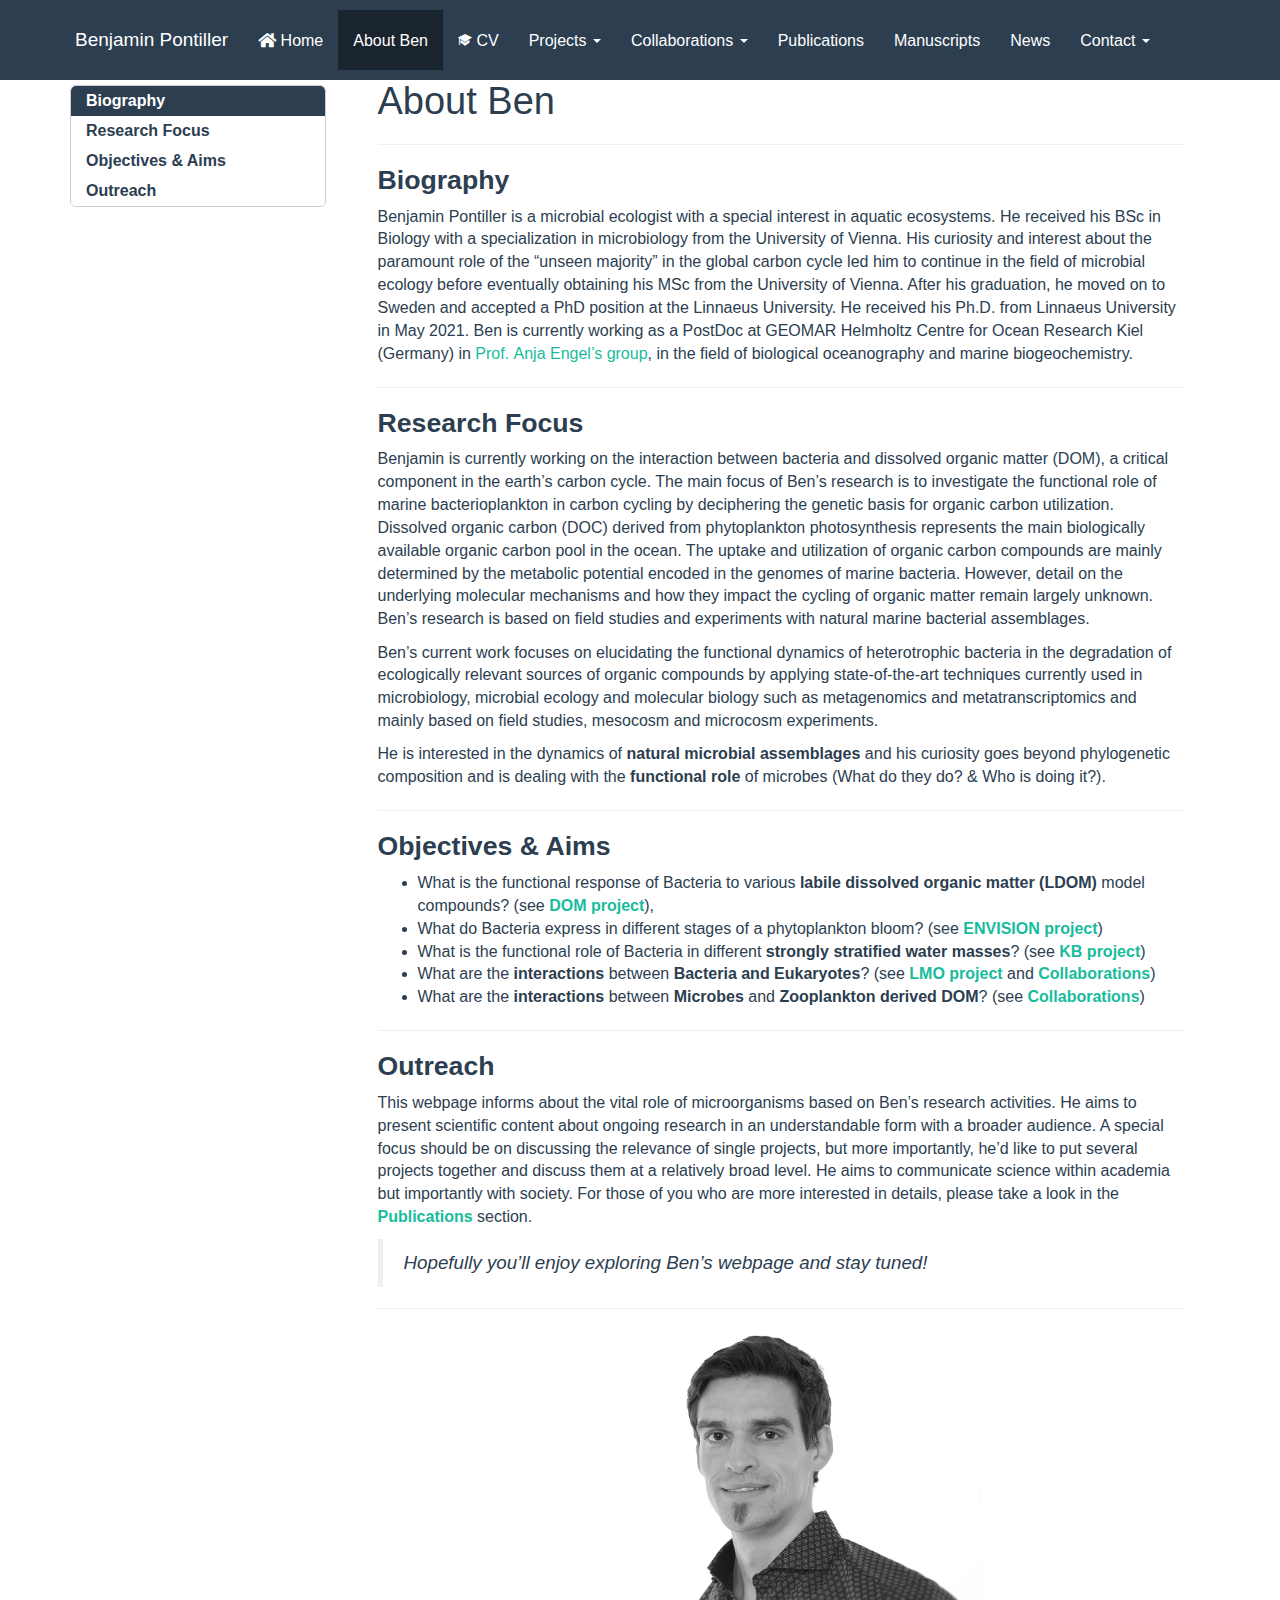
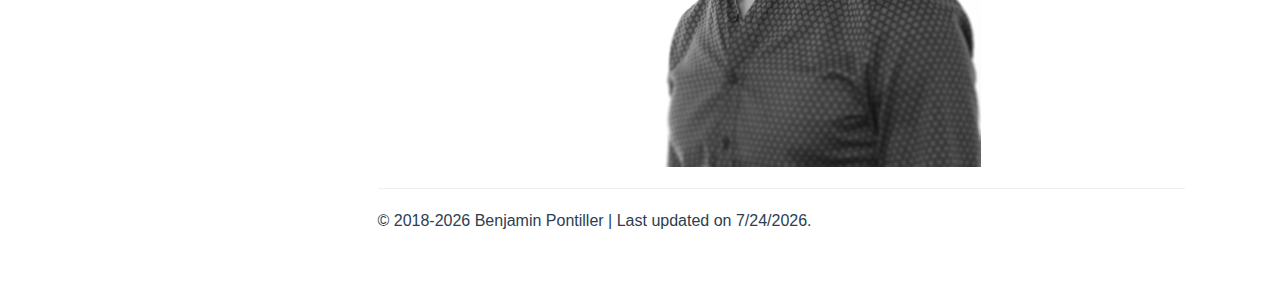
==== commit 13807807: "changed some wording" ====
--- a/about.html
+++ b/about.html
@@ -24,7 +24,6 @@
 <link href="site_libs/tocify-1.9.1/jquery.tocify.css" rel="stylesheet" />
 <script src="site_libs/tocify-1.9.1/jquery.tocify.js"></script>
 <script src="site_libs/navigation-1.1/tabsets.js"></script>
-<script src="site_libs/accessible-code-block-0.0.1/empty-anchor.js"></script>
 <link href="site_libs/anchor-sections-1.0/anchor-sections.css" rel="stylesheet" />
 <script src="site_libs/anchor-sections-1.0/anchor-sections.js"></script>
 <link href="site_libs/font-awesome-5.1.0/css/all.css" rel="stylesheet" />
@@ -417,7 +416,7 @@
   </a>
   <ul class="dropdown-menu" role="menu">
     <li>
-      <a href="mailto:benjamin.pontiller@lnu.se">
+      <a href="mailto:bpontiller@geomar.de">
         <span class="ion ion-email"></span>
          
         Email
@@ -455,7 +454,7 @@
 <hr />
 <div id="biography" class="section level2">
 <h2><strong>Biography</strong></h2>
-<p>Benjamin Pontiller is a microbial ecologist with a special interest in aquatic ecosystems. He received his BSc in Biology with a specialization in microbiology from the University of Vienna. His curiosity and interest about the paramount role of the “unseen majority” in the global carbon cycle led him to continue in the field of microbial ecology before eventually obtaining his MSc from the University of Vienna. After his graduation, he moved on to Sweden and accepted a PhD position at the Linnaeus University. He received his Ph.D. from Linnaeus University in May 2021. Ben is currently working as a PostDoc at GEOMAR Helmholtz Centrum for Ocean Research Kiel (Germany) in <a href="https://www.geomar.de/en/aengel">Prof. Anja Engel’s group</a>, in the field of biological oceanography and marine biogeochemistry.</p>
+<p>Benjamin Pontiller is a microbial ecologist with a special interest in aquatic ecosystems. He received his BSc in Biology with a specialization in microbiology from the University of Vienna. His curiosity and interest about the paramount role of the “unseen majority” in the global carbon cycle led him to continue in the field of microbial ecology before eventually obtaining his MSc from the University of Vienna. After his graduation, he moved on to Sweden and accepted a PhD position at the Linnaeus University. He received his Ph.D. from Linnaeus University in May 2021. Ben is currently working as a PostDoc at GEOMAR Helmholtz Centre for Ocean Research Kiel (Germany) in <a href="https://www.geomar.de/en/aengel">Prof. Anja Engel’s group</a>, in the field of biological oceanography and marine biogeochemistry.</p>
 <hr />
 </div>
 <div id="research-focus" class="section level2">
@@ -478,7 +477,7 @@
 </div>
 <div id="outreach" class="section level2">
 <h2><strong>Outreach</strong></h2>
-<p>This webpage should provide knowledge about the importance of microorganisms based on Ben’s research activities in the frame of his PhD-thesis. He is aiming on presenting scientific content about ongoing research in an understandable form with a broader audience - YOU! A special focus should be on discussing the relevance of single projects but more importantly, he’d like to put several projects together and to discuss them at a relatively broad level. He aims on communicating science within academia but more importantly with society. For those of you who are more interested in details, I kindly refer you to the <a href="publications.html"><strong>Publications</strong></a> section.</p>
+<p>This webpage informs about the vital role of microorganisms based on Ben’s research activities. He aims to present scientific content about ongoing research in an understandable form with a broader audience. A special focus should be on discussing the relevance of single projects, but more importantly, he’d like to put several projects together and discuss them at a relatively broad level. He aims to communicate science within academia but importantly with society. For those of you who are more interested in details, please take a look in the <a href="publications.html"><strong>Publications</strong></a> section.</p>
 <blockquote>
 <p>Hopefully you’ll enjoy exploring Ben’s webpage and stay tuned!</p>
 </blockquote>
--- a/style.css
+++ b/style.css
@@ -24,6 +24,13 @@
   
 }
 
+img#qr{
+  width: 300px;
+  display: block;
+  vertical-align:middle;
+  margin: 0 auto;
+}
+
 img#epi{
   width: 550px;
   display: block;
@@ -37,9 +44,17 @@
 }
 
 
-blockquote {
+blockquote{
   font-style: italic
 }
+
+
+p2{
+  font-family: Arial;
+  text-align: center;
+  font-size: 14pt;
+}
+
 
 /* Whole document: */
 body{
